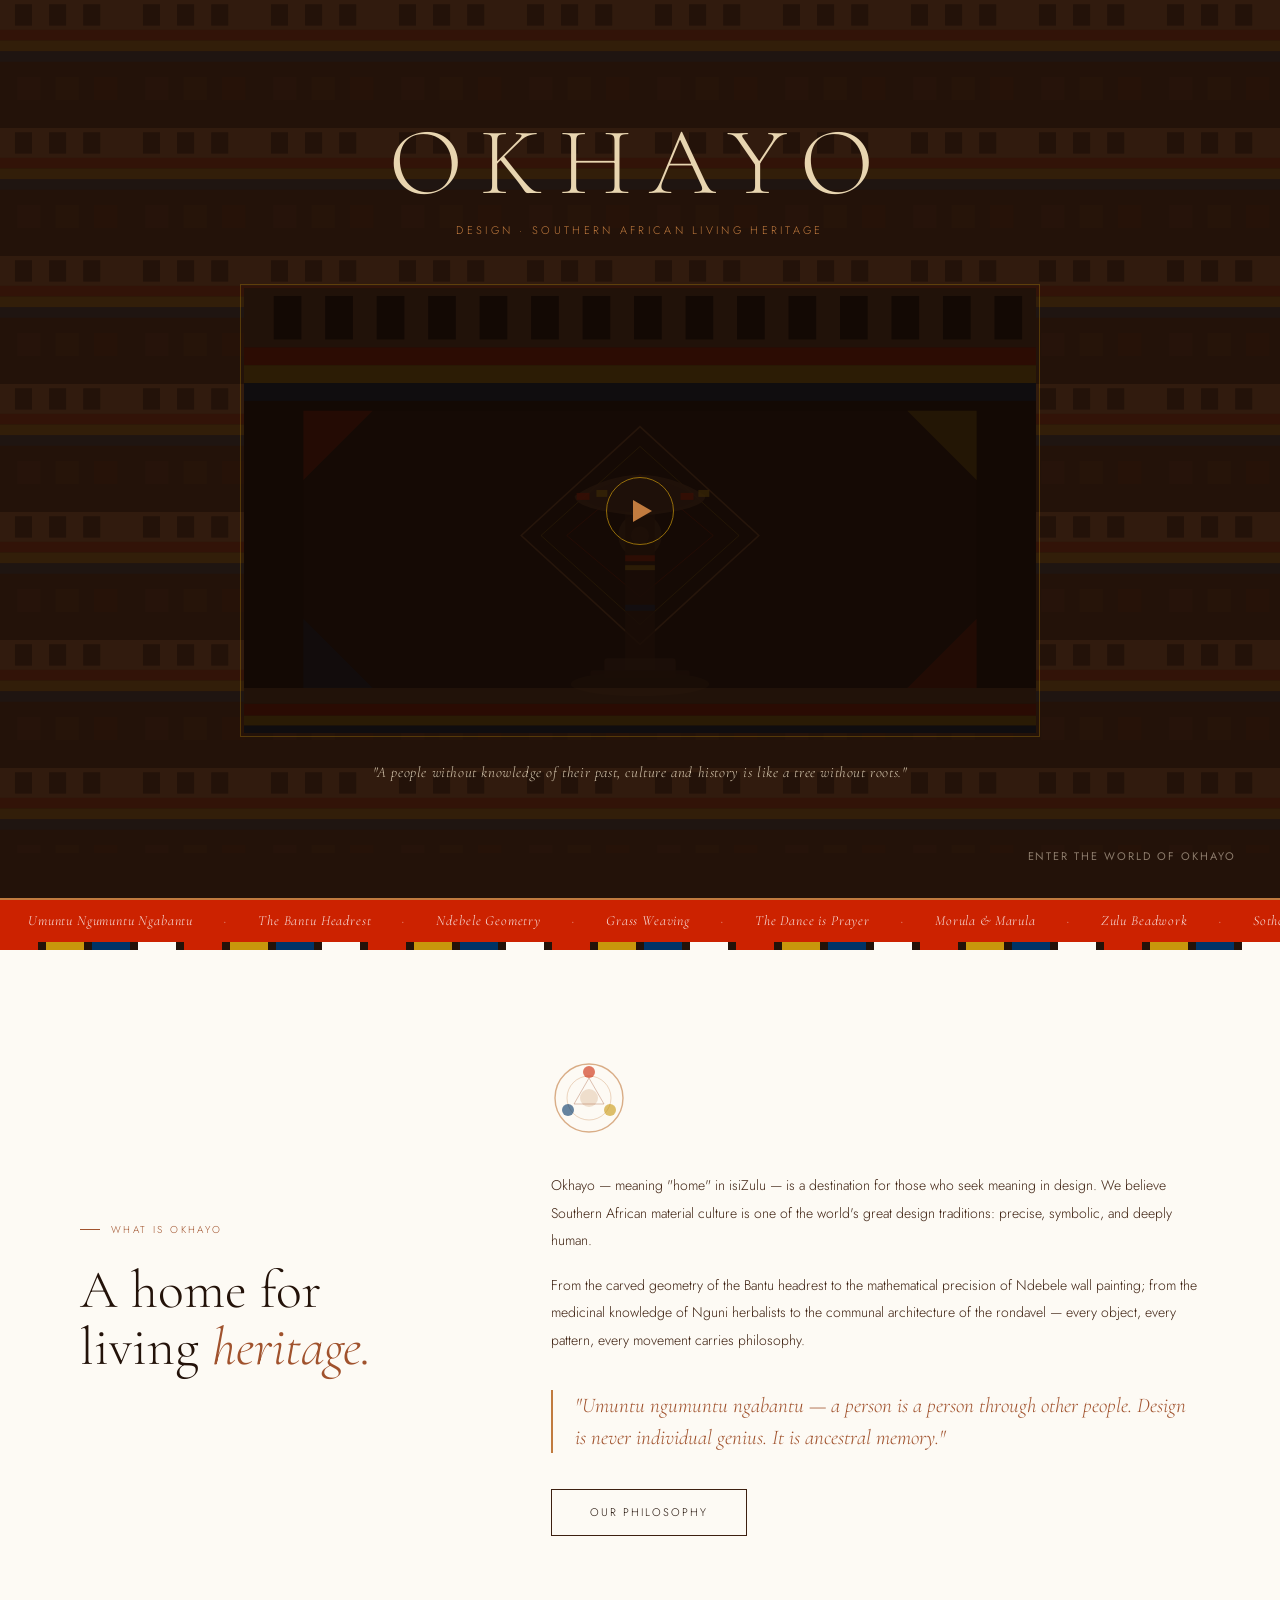
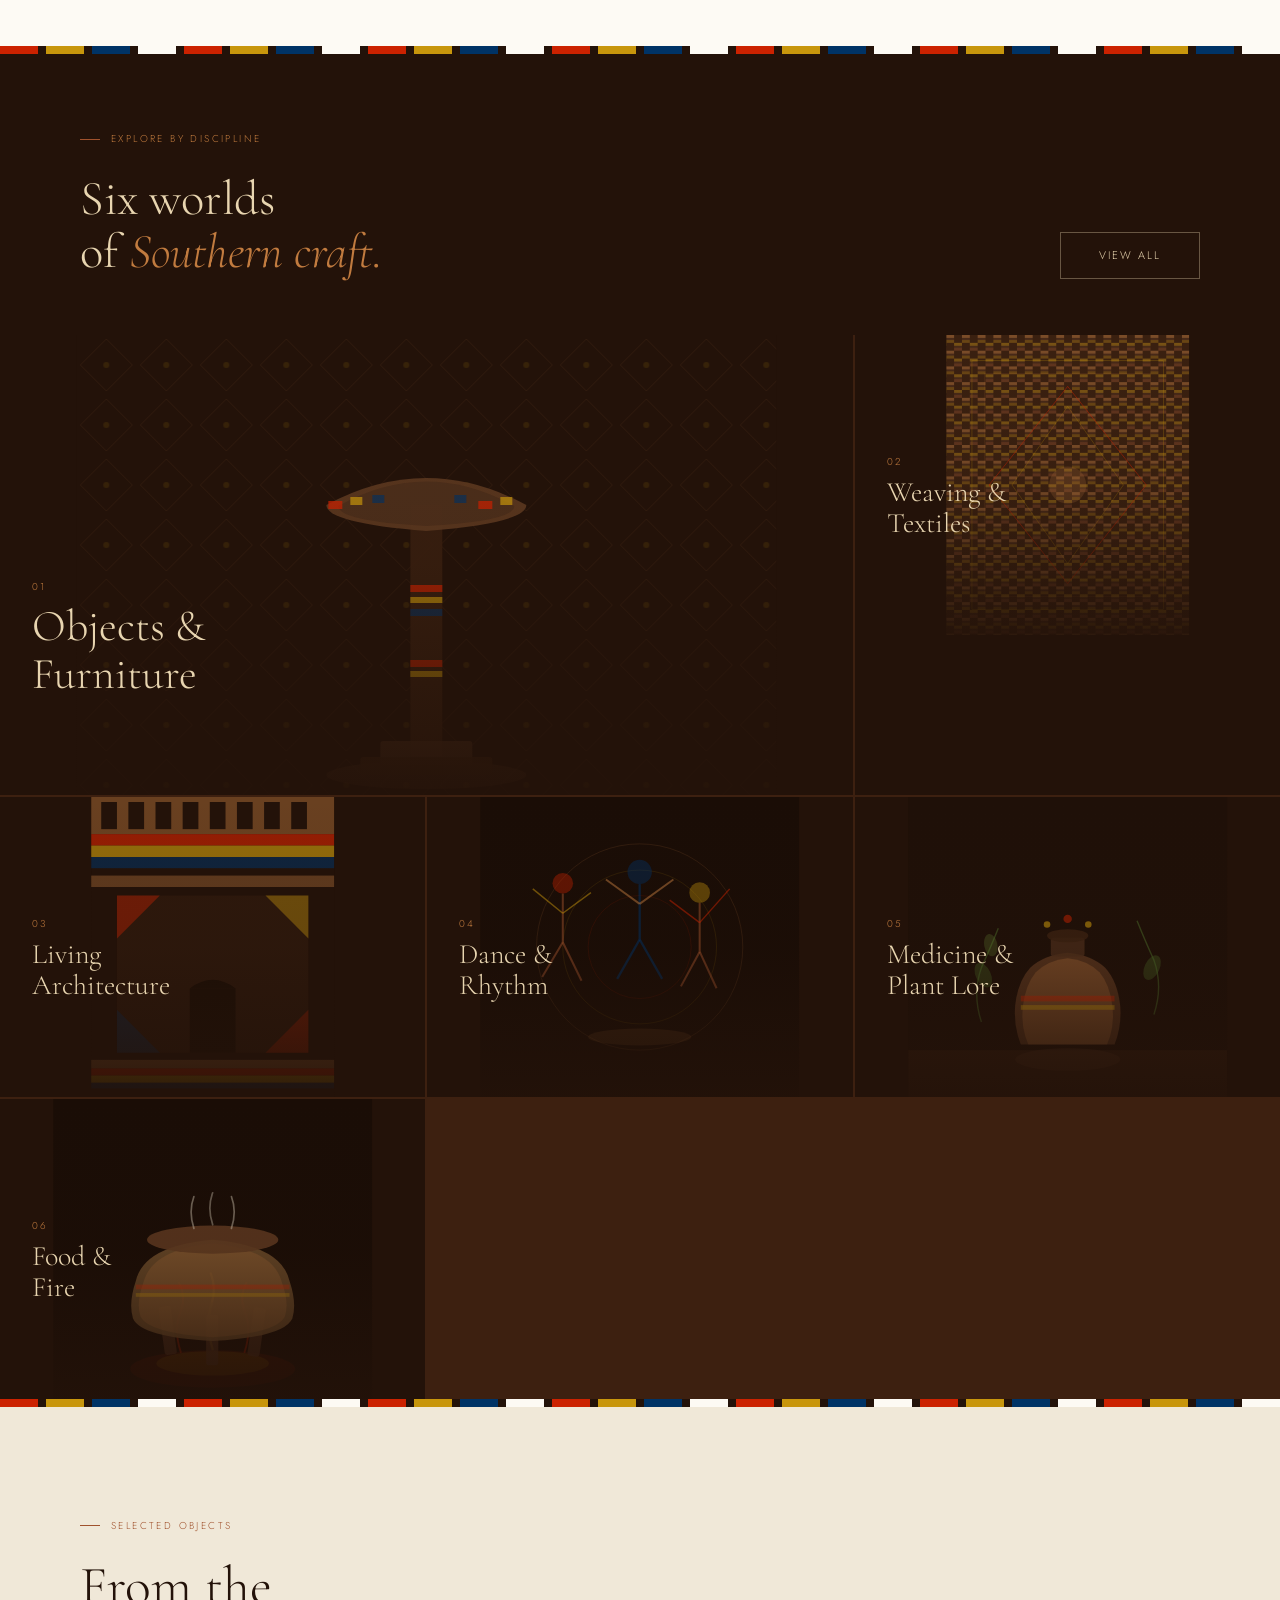
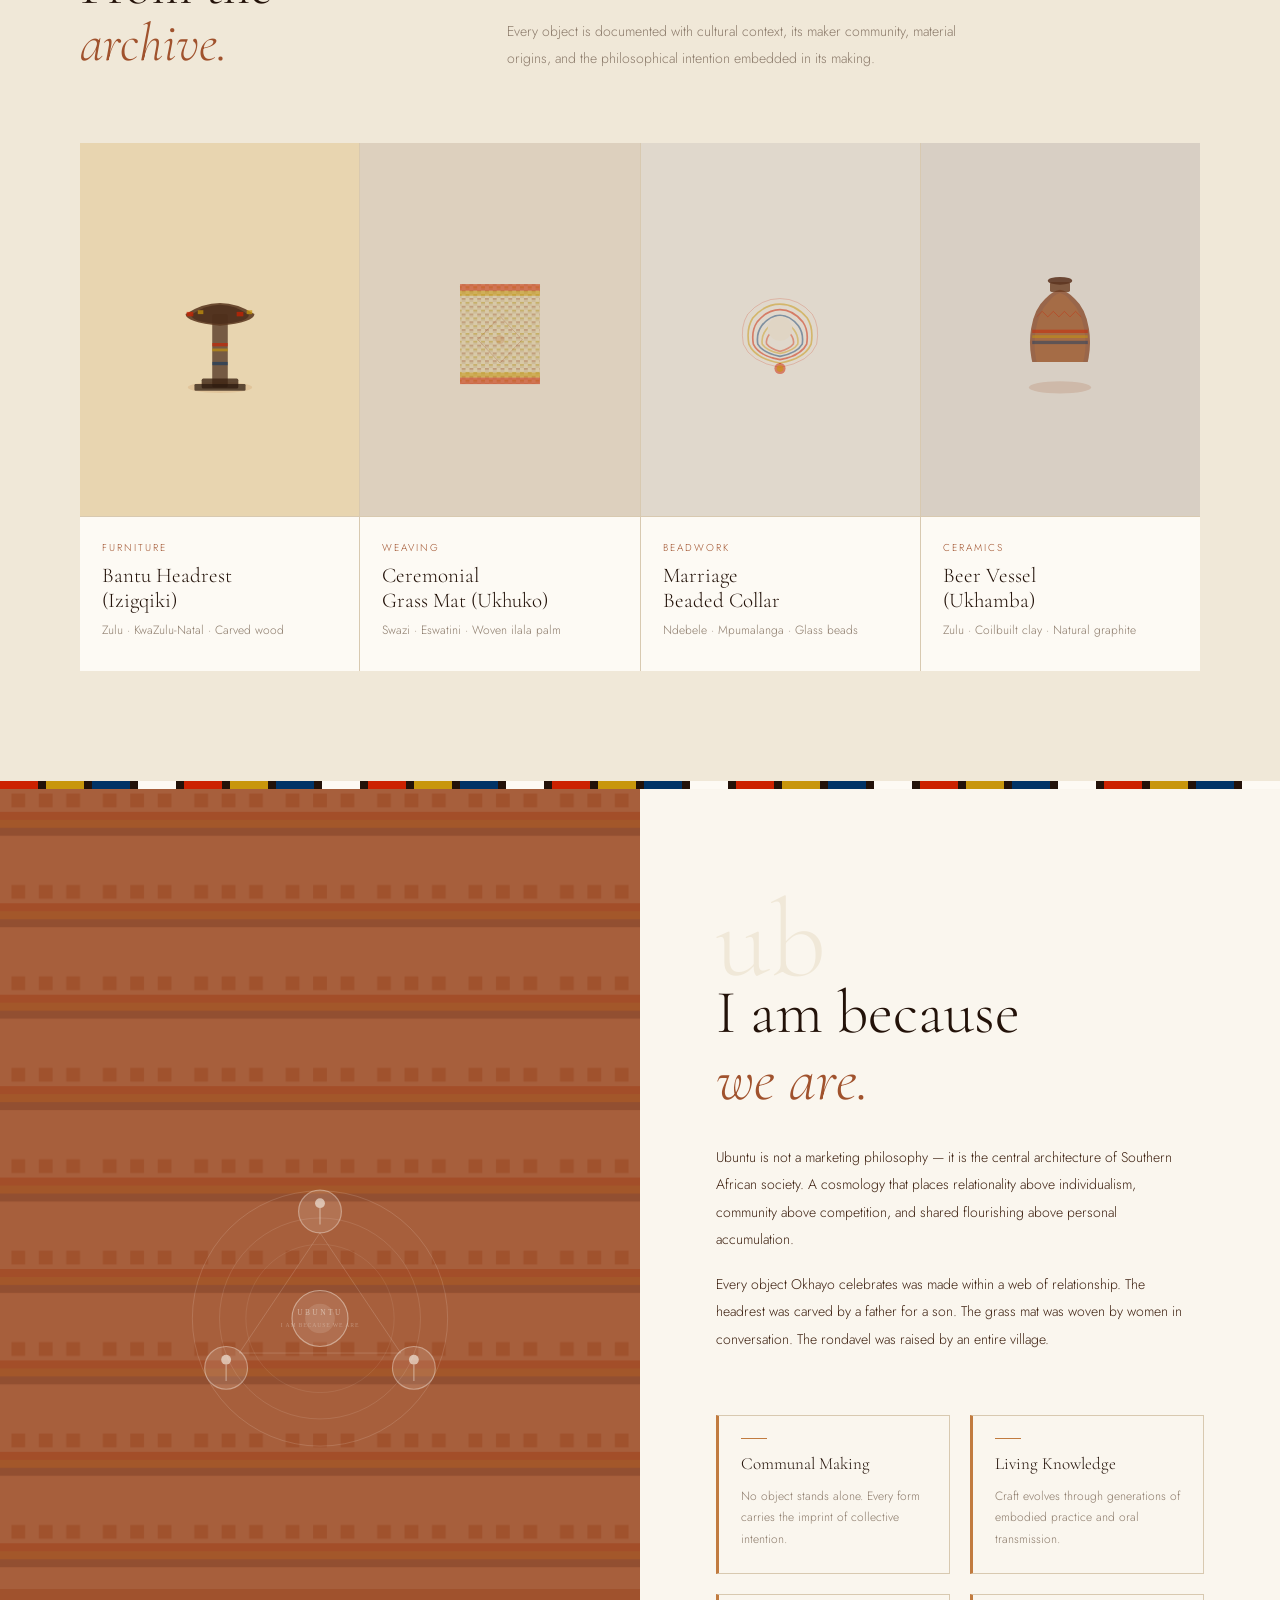
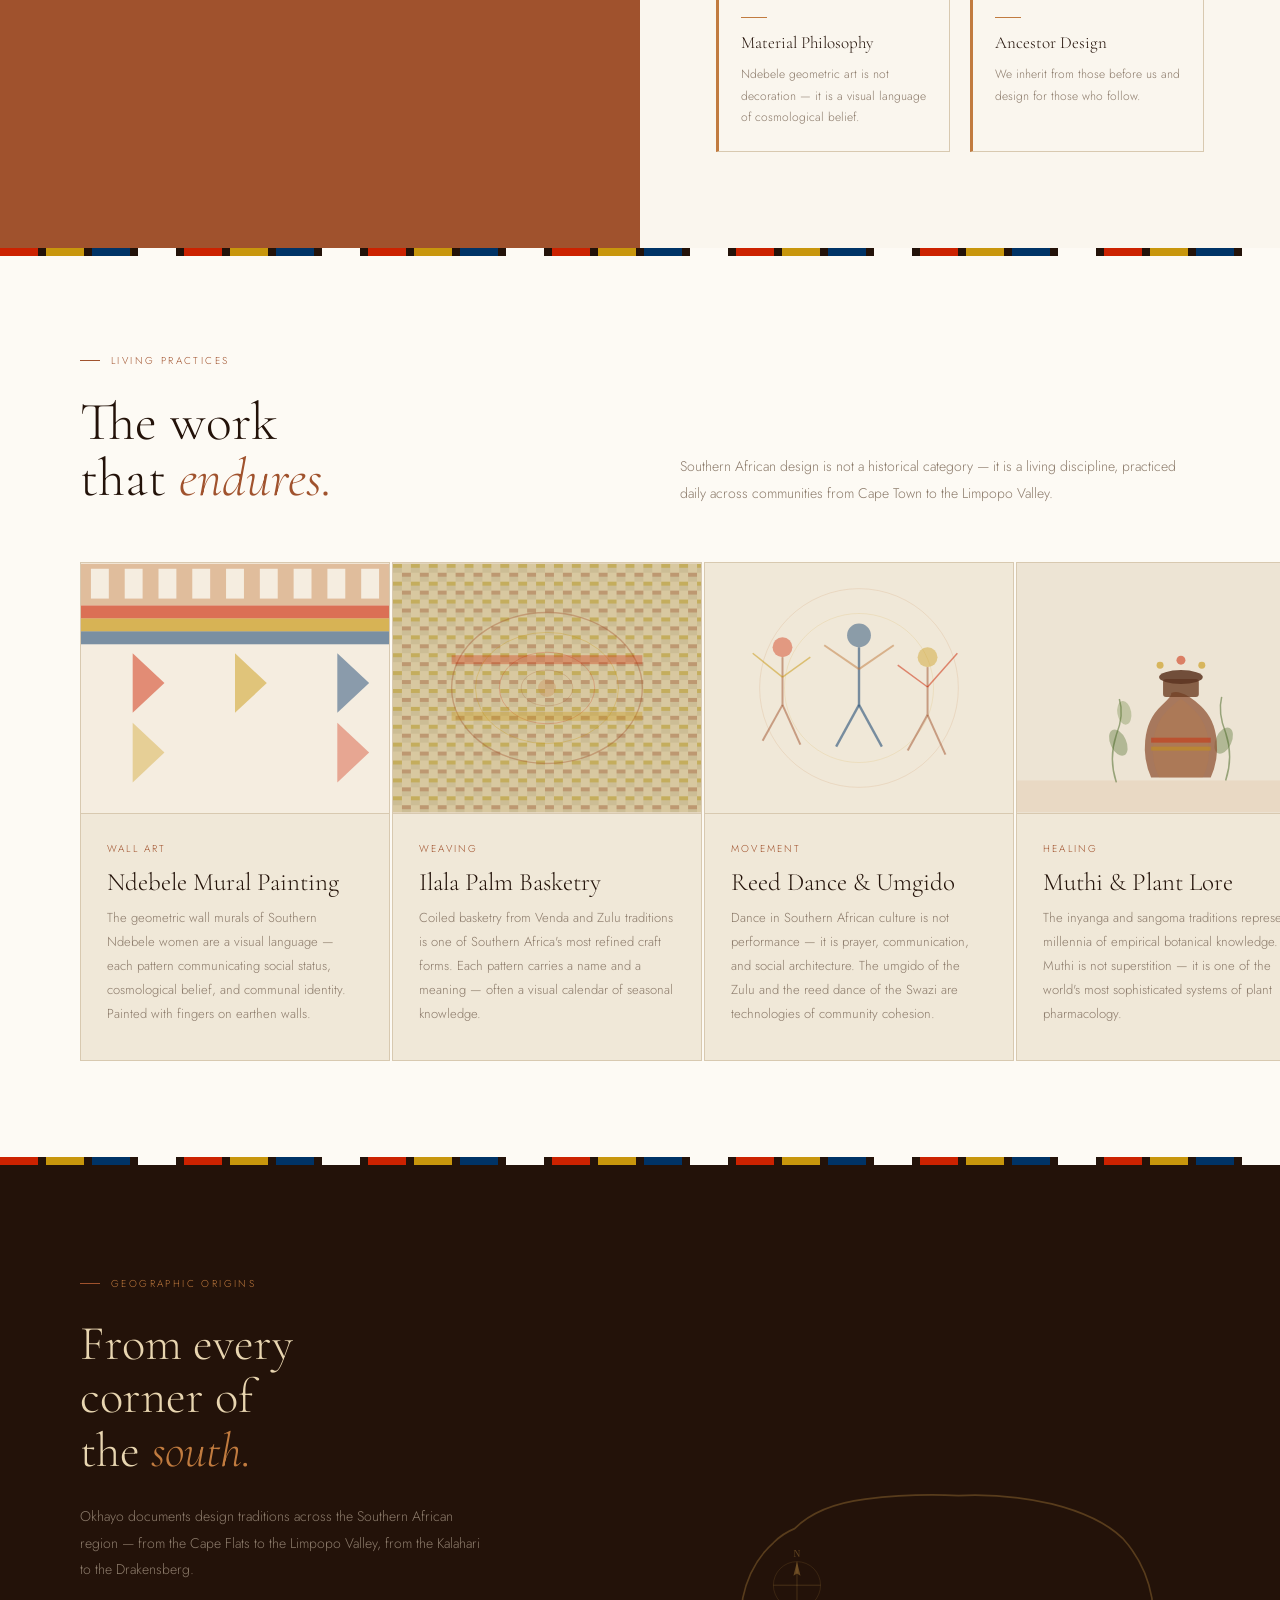
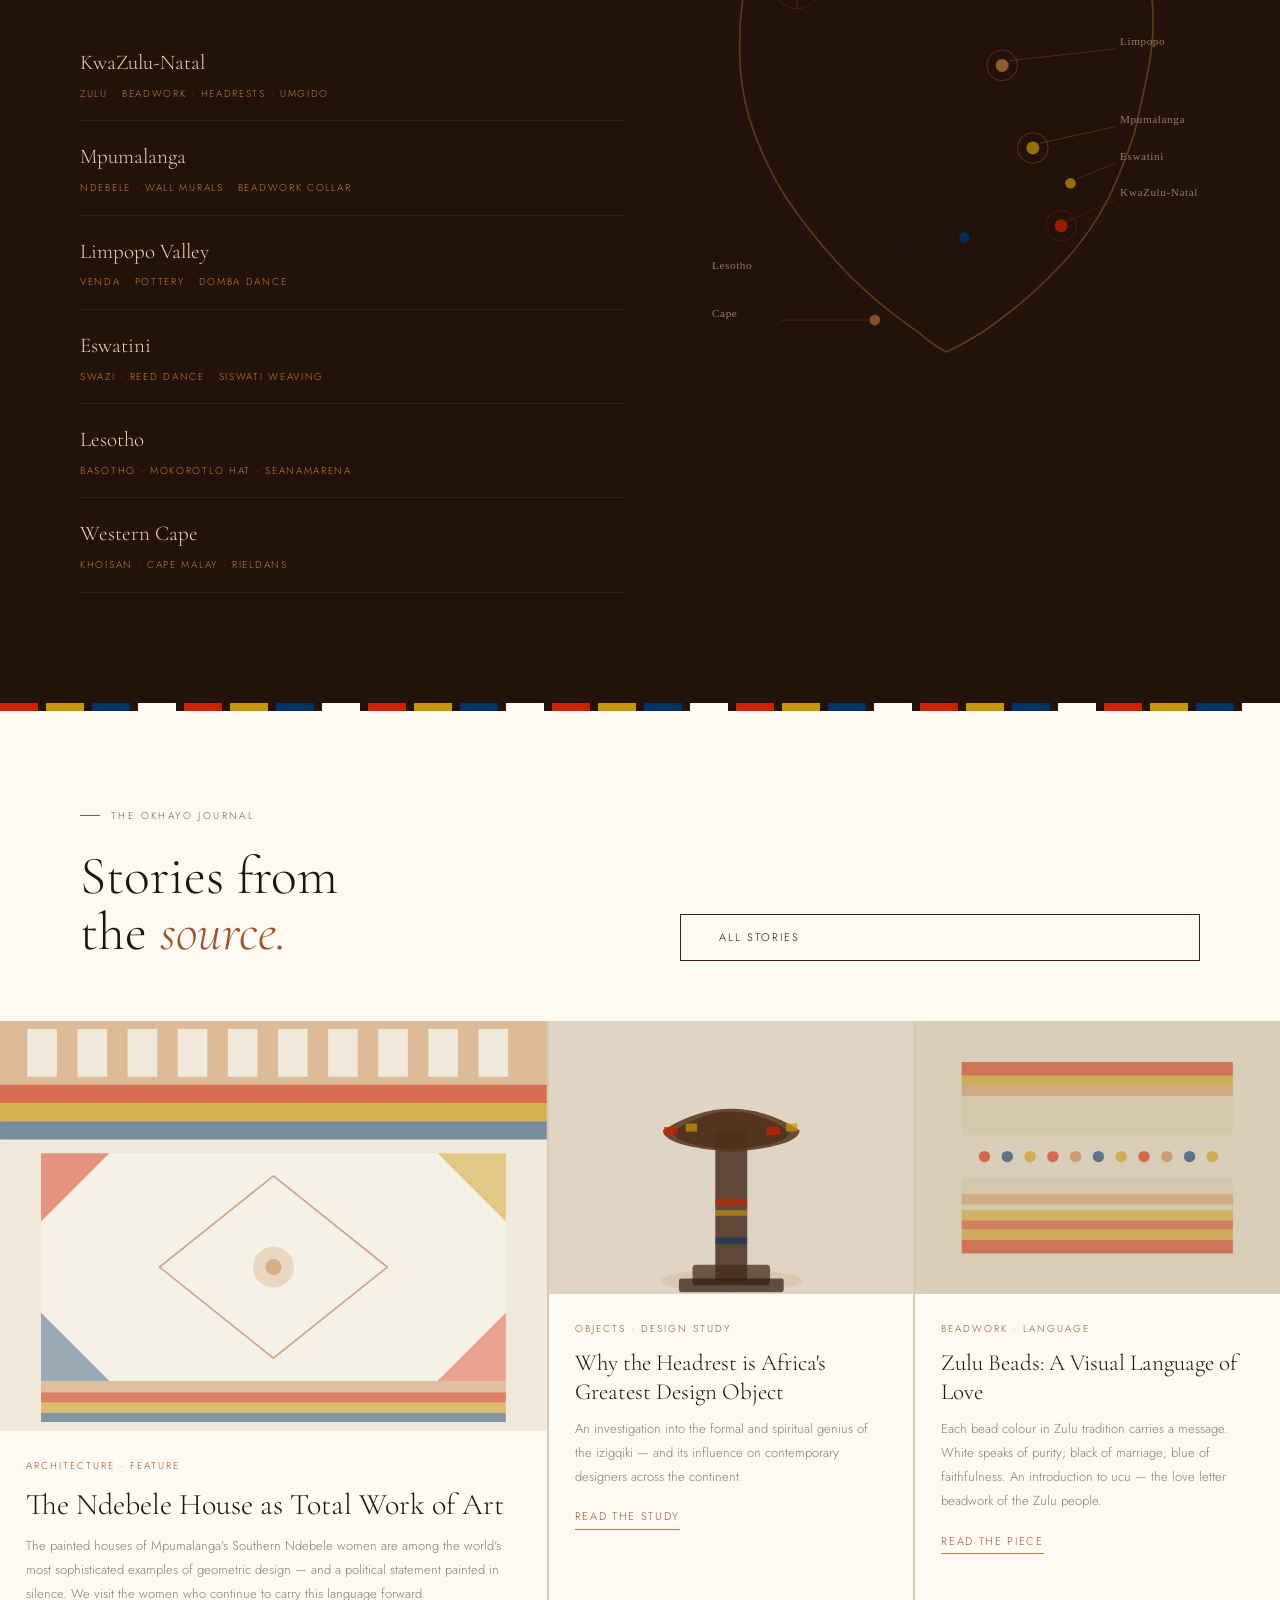
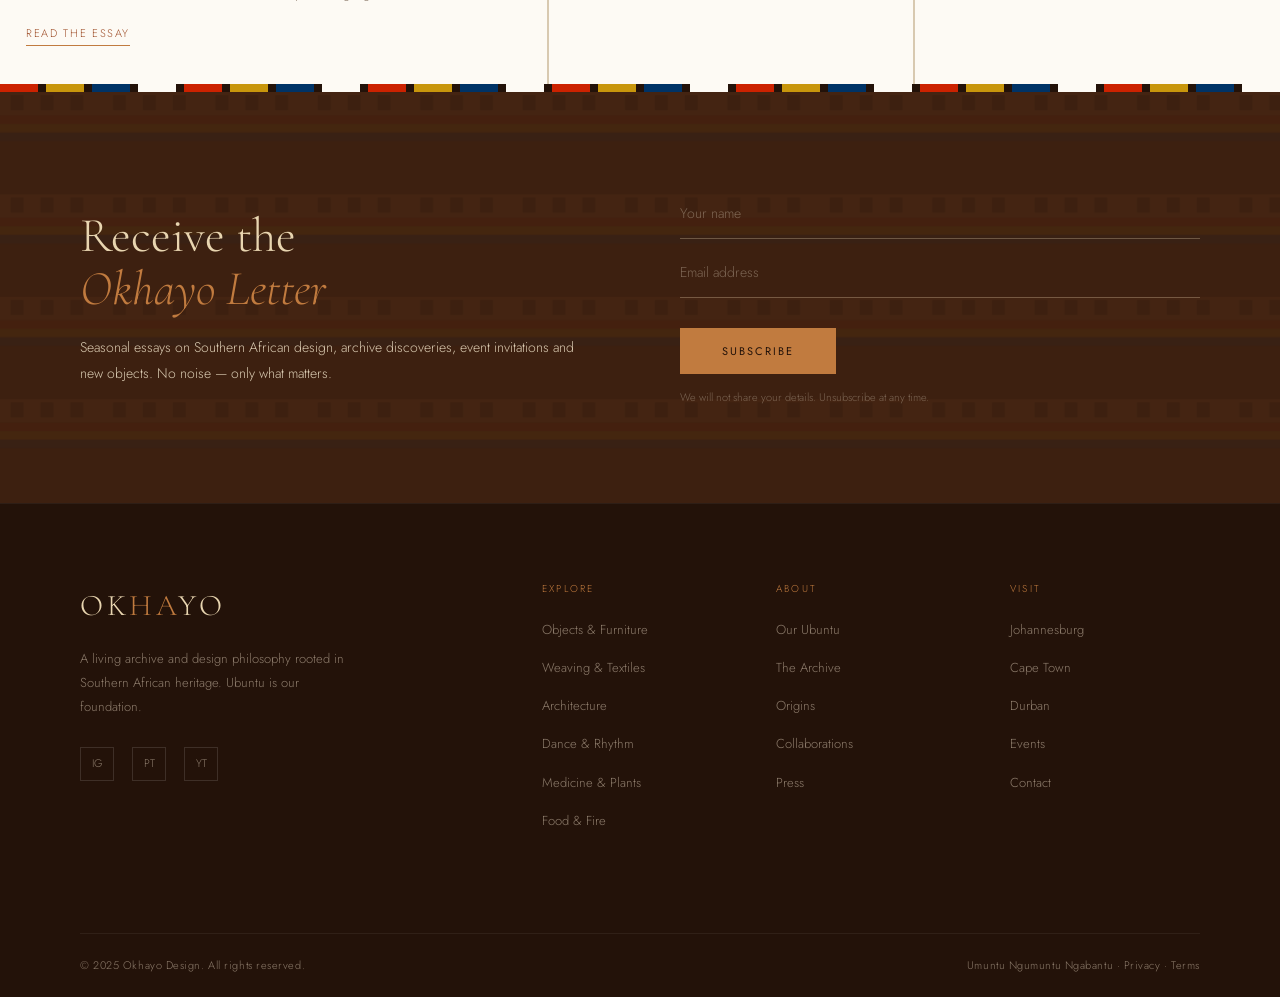
==== index.html @ 0b9585b5 "Initial site" ====
<!DOCTYPE html>
<html lang="en">
<head>
<meta charset="UTF-8">
<meta name="viewport" content="width=device-width, initial-scale=1.0">
<title>Okhayo Design</title>
<link href="https://fonts.googleapis.com/css2?family=Cormorant+Garamond:ital,wght@0,300;0,400;1,300;1,400&family=Jost:wght@200;300;400&display=swap" rel="stylesheet">
<link rel="stylesheet" href="style.css">
</head>
<body>

<!-- ═══════════════════════════════════
     VIDEO OVERLAY
═══════════════════════════════════ -->
<div class="v-overlay" id="vOverlay">
  <div class="v-bar" id="vBar"></div>

  <!-- Ndebele pattern bg -->
  <svg class="v-geo" viewBox="0 0 1200 800" xmlns="http://www.w3.org/2000/svg">
    <defs>
      <pattern id="vgp" x="0" y="0" width="120" height="120" patternUnits="userSpaceOnUse">
        <rect width="120" height="120" fill="transparent"/>
        <rect x="0" y="0" width="120" height="28" fill="#c17b3f"/>
        <rect x="0" y="28" width="120" height="10" fill="#cc2200"/>
        <rect x="0" y="38" width="120" height="10" fill="#c8960c"/>
        <rect x="0" y="48" width="120" height="10" fill="#003366"/>
        <rect x="0" y="58" width="120" height="62" fill="#231209"/>
        <rect x="14" y="4" width="16" height="20" fill="#231209"/>
        <rect x="46" y="4" width="16" height="20" fill="#231209"/>
        <rect x="78" y="4" width="16" height="20" fill="#231209"/>
        <rect x="16" y="72" width="22" height="22" fill="#c17b3f" opacity=".2"/>
        <rect x="52" y="72" width="22" height="22" fill="#c8960c" opacity=".2"/>
        <rect x="88" y="72" width="22" height="22" fill="#cc2200" opacity=".2"/>
      </pattern>
    </defs>
    <rect width="1200" height="800" fill="url(#vgp)"/>
  </svg>

  <div class="v-logo">
    <div class="v-logo-name">Okhayo</div>
    <div class="v-logo-sub">Design · Southern African Living Heritage</div>
  </div>

  <div class="v-frame">
    <div class="v-border">
      <div class="v-screen" id="vScreen">
        <!-- Animated Ndebele scene fills the "video" -->
        <svg class="v-screen-bg" viewBox="0 0 800 450" xmlns="http://www.w3.org/2000/svg" preserveAspectRatio="xMidYMid slice">
          <!-- House wall backdrop -->
          <rect width="800" height="450" fill="#1a0d06"/>
          <rect x="0" y="0" width="800" height="60" fill="#c17b3f" opacity=".4"/>
          <rect x="0" y="60" width="800" height="18" fill="#cc2200" opacity=".65"/>
          <rect x="0" y="78" width="800" height="18" fill="#c8960c" opacity=".65"/>
          <rect x="0" y="96" width="800" height="18" fill="#003366" opacity=".5"/>
          <!-- Window cutouts in top band -->
          <rect x="30" y="8" width="28" height="44" fill="#1a0d06"/>
          <rect x="82" y="8" width="28" height="44" fill="#1a0d06"/>
          <rect x="134" y="8" width="28" height="44" fill="#1a0d06"/>
          <rect x="186" y="8" width="28" height="44" fill="#1a0d06"/>
          <rect x="238" y="8" width="28" height="44" fill="#1a0d06"/>
          <rect x="290" y="8" width="28" height="44" fill="#1a0d06"/>
          <rect x="342" y="8" width="28" height="44" fill="#1a0d06"/>
          <rect x="394" y="8" width="28" height="44" fill="#1a0d06"/>
          <rect x="446" y="8" width="28" height="44" fill="#1a0d06"/>
          <rect x="498" y="8" width="28" height="44" fill="#1a0d06"/>
          <rect x="550" y="8" width="28" height="44" fill="#1a0d06"/>
          <rect x="602" y="8" width="28" height="44" fill="#1a0d06"/>
          <rect x="654" y="8" width="28" height="44" fill="#1a0d06"/>
          <rect x="706" y="8" width="28" height="44" fill="#1a0d06"/>
          <rect x="758" y="8" width="28" height="44" fill="#1a0d06"/>
          <!-- Main wall panel -->
          <rect x="60" y="124" width="680" height="280" fill="#2c1a0e" opacity=".5"/>
          <!-- Diamond grid motif -->
          <polygon points="400,140 520,250 400,360 280,250" fill="none" stroke="#c17b3f" stroke-width="1.5" opacity=".5"/>
          <polygon points="400,160 500,250 400,340 300,250" fill="none" stroke="#c8960c" stroke-width="1" opacity=".4"/>
          <polygon points="400,188 474,250 400,312 326,250" fill="none" stroke="#cc2200" stroke-width="1" opacity=".4"/>
          <circle cx="400" cy="250" r="22" fill="#c17b3f" opacity=".25"/>
          <circle cx="400" cy="250" r="9" fill="#c17b3f" opacity=".5"/>
          <!-- Side step motifs -->
          <polygon points="60,124 130,124 60,194" fill="#cc2200" opacity=".4"/>
          <polygon points="740,124 670,124 740,194" fill="#c8960c" opacity=".4"/>
          <polygon points="60,404 130,404 60,334" fill="#003366" opacity=".35"/>
          <polygon points="740,404 670,404 740,334" fill="#cc2200" opacity=".35"/>
          <!-- Bottom bands -->
          <rect x="0" y="404" width="800" height="16" fill="#c17b3f" opacity=".4"/>
          <rect x="0" y="420" width="800" height="12" fill="#cc2200" opacity=".6"/>
          <rect x="0" y="432" width="800" height="10" fill="#c8960c" opacity=".6"/>
          <rect x="0" y="442" width="800" height="8" fill="#003366" opacity=".5"/>
          <!-- Central headrest silhouette -->
          <g transform="translate(310,100)">
            <ellipse cx="90" cy="300" rx="70" ry="12" fill="#c17b3f" opacity=".12"/>
            <rect x="75" y="110" width="30" height="190" rx="3" fill="#3a2010" opacity=".8"/>
            <rect x="54" y="274" width="72" height="20" rx="3" fill="#4a2c1a" opacity=".75"/>
            <rect x="40" y="286" width="100" height="14" rx="2" fill="#3a2010" opacity=".8"/>
            <rect x="75" y="170" width="30" height="6" fill="#cc2200" opacity=".6"/>
            <rect x="75" y="180" width="30" height="5" fill="#c8960c" opacity=".6"/>
            <rect x="75" y="220" width="30" height="6" fill="#003366" opacity=".5"/>
            <path d="M24 110 Q90 68 156 110 Q156 124 90 130 Q24 124 24 110Z" fill="#5c3820" opacity=".88"/>
            <path d="M34 111 Q90 74 146 111 Q146 123 90 127 Q34 123 34 111Z" fill="#4a2c1a" opacity=".7"/>
            <rect x="26" y="107" width="13" height="7" fill="#cc2200" opacity=".7"/>
            <rect x="46" y="104" width="11" height="7" fill="#c8960c" opacity=".7"/>
            <rect x="131" y="107" width="13" height="7" fill="#cc2200" opacity=".7"/>
            <rect x="149" y="104" width="11" height="7" fill="#c8960c" opacity=".7"/>
          </g>
        </svg>
        <div class="v-play" id="vPlay"></div>
      </div>
    </div>
    <p class="v-caption">"A people without knowledge of their past, culture and history is like a tree without roots."</p>
  </div>

  <button class="v-skip" id="vSkip">Enter the world of Okhayo</button>
</div>

<!-- ═══════════════════════════════════
     NAV
═══════════════════════════════════ -->
<nav id="mainNav">
  <a href="#" class="n-logo">
    <svg class="n-mark" viewBox="0 0 26 26" xmlns="http://www.w3.org/2000/svg">
      <rect x="0" y="0" width="26" height="7" fill="#cc2200" opacity=".8"/>
      <rect x="0" y="8" width="26" height="5" fill="#c8960c" opacity=".8"/>
      <rect x="0" y="14" width="26" height="5" fill="#003366" opacity=".7"/>
      <rect x="4" y="1" width="5" height="5" fill="#231209"/>
      <rect x="12" y="1" width="5" height="5" fill="#231209"/>
      <rect x="20" y="1" width="5" height="5" fill="#231209"/>
    </svg>
    Okhayo
  </a>
  <ul class="n-links">
    <li><a href="#cats">Disciplines</a></li>
    <li><a href="#objects">Objects</a></li>
    <li><a href="#ubuntu">Ubuntu</a></li>
    <li><a href="#origins">Origins</a></li>
    <li><a href="#journal">Journal</a></li>
  </ul>
  <div class="n-right">
    <a href="#">Visits</a>
    <a href="#">Contact</a>
  </div>
</nav>

<!-- ═══════════════════════════════════
     HERO
═══════════════════════════════════ -->
<section class="hero">
  <div class="h-left">
    <!-- Ndebele bg pattern -->
    <svg class="h-ndebele-bg" viewBox="0 0 700 900" xmlns="http://www.w3.org/2000/svg">
      <defs>
        <pattern id="hpat" x="0" y="0" width="140" height="140" patternUnits="userSpaceOnUse">
          <rect width="140" height="140" fill="transparent"/>
          <rect x="0" y="0" width="140" height="30" fill="#c17b3f"/>
          <rect x="0" y="30" width="140" height="11" fill="#cc2200"/>
          <rect x="0" y="41" width="140" height="11" fill="#c8960c"/>
          <rect x="0" y="52" width="140" height="11" fill="#003366"/>
          <rect x="14" y="4" width="16" height="22" fill="#231209"/>
          <rect x="46" y="4" width="16" height="22" fill="#231209"/>
          <rect x="78" y="4" width="16" height="22" fill="#231209"/>
          <rect x="110" y="4" width="16" height="22" fill="#231209"/>
          <rect x="0" y="63" width="140" height="77" fill="#231209"/>
          <rect x="10" y="74" width="22" height="22" fill="#c17b3f" opacity=".2"/>
          <rect x="44" y="74" width="22" height="22" fill="#c8960c" opacity=".2"/>
          <rect x="78" y="74" width="22" height="22" fill="#cc2200" opacity=".2"/>
          <rect x="112" y="74" width="22" height="22" fill="#003366" opacity=".2"/>
        </pattern>
      </defs>
      <rect width="700" height="900" fill="url(#hpat)"/>
    </svg>
    <p class="h-eye">Ubuntu · Ndebele · Zulu · Sotho · Tswana · Venda</p>
    <h1 class="h-title">Design<br>born from<br><em>the earth.</em></h1>
    <p class="h-body">Okhayo — isiZulu for "home" — is a living archive and design philosophy rooted in Southern African heritage. Celebrating the headrest, the grass mat, the dance, the seed, and the story woven into every object our ancestors made.</p>
    <div class="h-btns">
      <a href="#cats" class="btn-p">Explore Disciplines</a>
      <a href="#ubuntu" class="btn-ol">Our Ubuntu</a>
    </div>
  </div>
  <div class="h-right">
    <!-- Hero: Ndebele house-wall art -->
    <svg viewBox="0 0 520 700" xmlns="http://www.w3.org/2000/svg" width="100%" height="100%" style="position:absolute;inset:0">
      <rect width="520" height="700" fill="#f0e8d8"/>
      <!-- Top banded header -->
      <rect x="0" y="0" width="520" height="72" fill="#c17b3f" opacity=".42"/>
      <rect x="0" y="72" width="520" height="20" fill="#cc2200" opacity=".62"/>
      <rect x="0" y="92" width="520" height="20" fill="#c8960c" opacity=".65"/>
      <rect x="0" y="112" width="520" height="20" fill="#003366" opacity=".5"/>
      <rect x="0" y="132" width="520" height="14" fill="#f0e8d8"/>
      <rect x="0" y="146" width="520" height="20" fill="#c17b3f" opacity=".38"/>
      <!-- Window cutouts -->
      <rect x="30" y="8" width="30" height="56" fill="#f0e8d8"/>
      <rect x="80" y="8" width="30" height="56" fill="#f0e8d8"/>
      <rect x="130" y="8" width="30" height="56" fill="#f0e8d8"/>
      <rect x="180" y="8" width="30" height="56" fill="#f0e8d8"/>
      <rect x="230" y="8" width="30" height="56" fill="#f0e8d8"/>
      <rect x="280" y="8" width="30" height="56" fill="#f0e8d8"/>
      <rect x="330" y="8" width="30" height="56" fill="#f0e8d8"/>
      <rect x="380" y="8" width="30" height="56" fill="#f0e8d8"/>
      <rect x="430" y="8" width="30" height="56" fill="#f0e8d8"/>
      <rect x="476" y="8" width="30" height="56" fill="#f0e8d8"/>
      <!-- Main panel -->
      <rect x="36" y="174" width="448" height="400" fill="#faf6ee" opacity=".75"/>
      <rect x="36" y="174" width="448" height="400" fill="none" stroke="#c17b3f" stroke-width="1" opacity=".35"/>
      <!-- Side triangle panels - Ndebele step motifs -->
      <polygon points="36,174 116,174 36,254" fill="#cc2200" opacity=".5"/>
      <polygon points="484,174 404,174 484,254" fill="#c8960c" opacity=".5"/>
      <polygon points="36,574 116,574 36,494" fill="#003366" opacity=".4"/>
      <polygon points="484,574 404,574 484,494" fill="#cc2200" opacity=".4"/>
      <!-- Central large diamond -->
      <polygon points="260,200 380,310 260,420 140,310" fill="none" stroke="#a0522d" stroke-width="1.5" opacity=".55"/>
      <polygon points="260,222 354,310 260,398 166,310" fill="#c17b3f" opacity=".08"/>
      <polygon points="260,250 328,310 260,370 192,310" fill="#c8960c" opacity=".1"/>
      <circle cx="260" cy="310" r="20" fill="#cc2200" opacity=".35"/>
      <circle cx="260" cy="310" r="8" fill="#c17b3f" opacity=".55"/>
      <!-- Step patterns inner sides -->
      <rect x="52" y="310" width="20" height="20" fill="#c8960c" opacity=".42"/>
      <rect x="52" y="334" width="40" height="20" fill="#c8960c" opacity=".35"/>
      <rect x="52" y="358" width="60" height="20" fill="#c8960c" opacity=".28"/>
      <rect x="448" y="310" width="20" height="20" fill="#cc2200" opacity=".42"/>
      <rect x="428" y="334" width="40" height="20" fill="#cc2200" opacity=".35"/>
      <rect x="408" y="358" width="60" height="20" fill="#cc2200" opacity=".28"/>
      <!-- Wordmark -->
      <text x="260" y="466" text-anchor="middle" fill="#2c1a0e" font-family="Georgia,serif" font-size="26" letter-spacing="11" opacity=".5">OKHAYO</text>
      <line x1="130" y1="477" x2="390" y2="477" stroke="#a0522d" stroke-width=".8" opacity=".38"/>
      <text x="260" y="494" text-anchor="middle" fill="#6b4a2a" font-family="Georgia,serif" font-size="10" letter-spacing="4" opacity=".4">DESIGN</text>
      <!-- Bottom bands -->
      <rect x="0" y="574" width="520" height="14" fill="#f0e8d8"/>
      <rect x="0" y="588" width="520" height="24" fill="#003366" opacity=".48"/>
      <rect x="0" y="612" width="520" height="24" fill="#c8960c" opacity=".62"/>
      <rect x="0" y="636" width="520" height="24" fill="#cc2200" opacity=".6"/>
      <rect x="0" y="660" width="520" height="22" fill="#c17b3f" opacity=".38"/>
      <!-- Bottom cutouts -->
      <rect x="30" y="592" width="22" height="18" fill="#f0e8d8"/>
      <rect x="72" y="592" width="22" height="18" fill="#f0e8d8"/>
      <rect x="114" y="592" width="22" height="18" fill="#f0e8d8"/>
      <rect x="156" y="592" width="22" height="18" fill="#f0e8d8"/>
      <rect x="198" y="592" width="22" height="18" fill="#f0e8d8"/>
      <rect x="240" y="592" width="22" height="18" fill="#f0e8d8"/>
      <rect x="282" y="592" width="22" height="18" fill="#f0e8d8"/>
      <rect x="324" y="592" width="22" height="18" fill="#f0e8d8"/>
      <rect x="366" y="592" width="22" height="18" fill="#f0e8d8"/>
      <rect x="408" y="592" width="22" height="18" fill="#f0e8d8"/>
      <rect x="450" y="592" width="22" height="18" fill="#f0e8d8"/>
      <rect x="492" y="592" width="22" height="18" fill="#f0e8d8"/>
    </svg>
    <div class="h-scroll">
      <div class="scroll-ln"></div>
      <span class="scroll-tx">Scroll</span>
    </div>
  </div>
</section>

<!-- MARQUEE -->
<div class="mq">
  <div class="mq-i">
    <span>Umuntu Ngumuntu Ngabantu</span><span class="dot">·</span><span>The Bantu Headrest</span><span class="dot">·</span><span>Ndebele Geometry</span><span class="dot">·</span><span>Grass Weaving</span><span class="dot">·</span><span>The Dance is Prayer</span><span class="dot">·</span><span>Morula &amp; Marula</span><span class="dot">·</span><span>Zulu Beadwork</span><span class="dot">·</span><span>Sotho Blanket</span><span class="dot">·</span><span>Ubuntu is the Root</span><span class="dot">·</span>
    <span>Umuntu Ngumuntu Ngabantu</span><span class="dot">·</span><span>The Bantu Headrest</span><span class="dot">·</span><span>Ndebele Geometry</span><span class="dot">·</span><span>Grass Weaving</span><span class="dot">·</span><span>The Dance is Prayer</span><span class="dot">·</span><span>Morula &amp; Marula</span><span class="dot">·</span><span>Zulu Beadwork</span><span class="dot">·</span><span>Sotho Blanket</span><span class="dot">·</span><span>Ubuntu is the Root</span><span class="dot">·</span>
  </div>
</div>

<div class="ndiv"></div>

<!-- ═══════════════════════════════════
     INTRO
═══════════════════════════════════ -->
<section class="s-intro reveal" id="intro">
  <div>
    <p class="s-label">What is Okhayo</p>
    <h2 class="s-title">A home for<br>living <em>heritage.</em></h2>
  </div>
  <div>
    <!-- Ubuntu symbol -->
    <svg class="ub-sym" viewBox="0 0 76 76" xmlns="http://www.w3.org/2000/svg">
      <circle cx="38" cy="38" r="34" fill="none" stroke="#c17b3f" stroke-width="1.4" opacity=".6"/>
      <circle cx="38" cy="38" r="22" fill="none" stroke="#c17b3f" stroke-width=".9" opacity=".35"/>
      <circle cx="38" cy="38" r="9" fill="#c17b3f" opacity=".22"/>
      <circle cx="38" cy="12" r="6" fill="#cc2200" opacity=".6"/>
      <circle cx="59" cy="50" r="6" fill="#c8960c" opacity=".6"/>
      <circle cx="17" cy="50" r="6" fill="#003366" opacity=".6"/>
      <line x1="38" y1="18" x2="53" y2="44" stroke="#a0522d" stroke-width=".9" opacity=".38"/>
      <line x1="38" y1="18" x2="23" y2="44" stroke="#a0522d" stroke-width=".9" opacity=".38"/>
      <line x1="53" y1="44" x2="23" y2="44" stroke="#a0522d" stroke-width=".9" opacity=".38"/>
    </svg>
    <p class="s-body">Okhayo — meaning "home" in isiZulu — is a destination for those who seek meaning in design. We believe Southern African material culture is one of the world's great design traditions: precise, symbolic, and deeply human.</p>
    <p class="s-body">From the carved geometry of the Bantu headrest to the mathematical precision of Ndebele wall painting; from the medicinal knowledge of Nguni herbalists to the communal architecture of the rondavel — every object, every pattern, every movement carries philosophy.</p>
    <blockquote class="s-quote">"Umuntu ngumuntu ngabantu — a person is a person through other people. Design is never individual genius. It is ancestral memory."</blockquote>
    <a href="#ubuntu" class="btn-dk">Our Philosophy</a>
  </div>
</section>

<div class="ndiv"></div>

<!-- ═══════════════════════════════════
     CATEGORIES / DISCIPLINES
═══════════════════════════════════ -->
<section id="cats">
<div class="s-cats">
  <div class="cats-hd reveal">
    <div>
      <p class="s-label" style="color:var(--clay)">Explore by Discipline</p>
      <h2 class="s-title-lt" style="margin-top:12px">Six worlds<br>of <em>Southern craft.</em></h2>
    </div>
    <a href="#" class="btn-ol">View All</a>
  </div>
  <div class="cats-grid">

    <!-- 1: FURNITURE - spans 2 cols -->
    <div class="cc reveal">
      <div class="cc-vis">
        <svg class="cc-svg" viewBox="0 0 700 460" xmlns="http://www.w3.org/2000/svg">
          <rect width="700" height="460" fill="#231209"/>
          <defs><pattern id="fp" x="0" y="0" width="60" height="60" patternUnits="userSpaceOnUse">
            <polygon points="30,4 56,30 30,56 4,30" fill="none" stroke="#c17b3f" stroke-width=".5" opacity=".18"/>
            <circle cx="30" cy="30" r="3" fill="#c8960c" opacity=".12"/>
          </pattern></defs>
          <rect width="700" height="460" fill="url(#fp)"/>
          <!-- Bantu headrest, large, centred -->
          <g transform="translate(220,40)">
            <ellipse cx="130" cy="400" rx="100" ry="14" fill="#4a2c1a" opacity=".5"/>
            <rect x="114" y="130" width="32" height="270" rx="3" fill="#3a2010" opacity=".9"/>
            <rect x="84" y="366" width="92" height="24" rx="3" fill="#4a2c1a" opacity=".8"/>
            <rect x="64" y="382" width="132" height="18" rx="3" fill="#3a2010" opacity=".85"/>
            <rect x="114" y="210" width="32" height="7" fill="#cc2200" opacity=".7"/>
            <rect x="114" y="222" width="32" height="6" fill="#c8960c" opacity=".7"/>
            <rect x="114" y="234" width="32" height="7" fill="#003366" opacity=".6"/>
            <rect x="114" y="285" width="32" height="7" fill="#cc2200" opacity=".65"/>
            <rect x="114" y="296" width="32" height="6" fill="#c8960c" opacity=".65"/>
            <path d="M30 130 Q130 76 230 130 Q230 148 130 156 Q30 148 30 130Z" fill="#5c3820" opacity=".95"/>
            <path d="M42 131 Q130 82 218 131 Q218 146 130 151 Q42 146 42 131Z" fill="#4a2c1a" opacity=".75"/>
            <rect x="32" y="126" width="14" height="8" fill="#cc2200" opacity=".75"/>
            <rect x="54" y="122" width="12" height="8" fill="#c8960c" opacity=".75"/>
            <rect x="76" y="120" width="12" height="8" fill="#003366" opacity=".65"/>
            <rect x="182" y="126" width="14" height="8" fill="#cc2200" opacity=".75"/>
            <rect x="204" y="122" width="12" height="8" fill="#c8960c" opacity=".75"/>
            <rect x="158" y="120" width="12" height="8" fill="#003366" opacity=".65"/>
          </g>
        </svg>
        <div class="cc-ov"></div>
        <div class="cc-info">
          <p class="cc-num">01</p>
          <h3 class="cc-title">Objects &<br>Furniture</h3>
          <p class="cc-sub">Headrests · Stools · Vessels · Ceremonial objects</p>
          <span class="cc-arr">Explore objects →</span>
        </div>
      </div>
    </div>

    <!-- 2: TEXTILES -->
    <div class="cc reveal">
      <div class="cc-vis">
        <svg class="cc-svg" viewBox="0 0 340 420" xmlns="http://www.w3.org/2000/svg">
          <rect width="340" height="420" fill="#1a0d06"/>
          <defs><pattern id="mp" x="0" y="0" width="22" height="22" patternUnits="userSpaceOnUse">
            <rect width="22" height="22" fill="#3a2010"/>
            <rect x="0" y="0" width="11" height="11" fill="#4a2c1a" opacity=".8"/>
            <rect x="11" y="11" width="11" height="11" fill="#4a2c1a" opacity=".8"/>
            <rect x="0" y="0" width="11" height="4" fill="#c17b3f" opacity=".42"/>
            <rect x="11" y="11" width="11" height="4" fill="#c8960c" opacity=".38"/>
            <rect x="0" y="7" width="11" height="4" fill="#b8860a" opacity=".3"/>
            <rect x="11" y="18" width="11" height="4" fill="#a0522d" opacity=".28"/>
          </pattern></defs>
          <rect width="340" height="420" fill="url(#mp)"/>
          <rect x="36" y="36" width="268" height="348" fill="none" stroke="#c8960c" stroke-width=".9" opacity=".38"/>
          <rect x="54" y="54" width="232" height="312" fill="none" stroke="#c17b3f" stroke-width=".6" opacity=".28"/>
          <polygon points="170,72 280,210 170,348 60,210" fill="none" stroke="#cc2200" stroke-width="1.4" opacity=".48"/>
          <polygon points="170,100 248,210 170,320 92,210" fill="none" stroke="#c8960c" stroke-width=".9" opacity=".38"/>
          <circle cx="170" cy="210" r="26" fill="#c17b3f" opacity=".22"/>
        </svg>
        <div class="cc-ov"></div>
        <div class="cc-info">
          <p class="cc-num">02</p>
          <h3 class="cc-title">Weaving &<br>Textiles</h3>
          <p class="cc-sub">Grass mats · Baskets · Beadwork · Sotho blankets</p>
          <span class="cc-arr">Explore textiles →</span>
        </div>
      </div>
    </div>

    <!-- 3: ARCHITECTURE -->
    <div class="cc reveal">
      <div class="cc-vis">
        <svg class="cc-svg" viewBox="0 0 340 420" xmlns="http://www.w3.org/2000/svg">
          <rect width="340" height="420" fill="#231209"/>
          <rect x="0" y="0" width="340" height="52" fill="#c17b3f" opacity=".44"/>
          <rect x="0" y="52" width="340" height="16" fill="#cc2200" opacity=".68"/>
          <rect x="0" y="68" width="340" height="16" fill="#c8960c" opacity=".68"/>
          <rect x="0" y="84" width="340" height="16" fill="#003366" opacity=".56"/>
          <rect x="0" y="100" width="340" height="10" fill="#231209"/>
          <rect x="0" y="110" width="340" height="16" fill="#c17b3f" opacity=".38"/>
          <rect x="14" y="7" width="22" height="38" fill="#231209"/>
          <rect x="52" y="7" width="22" height="38" fill="#231209"/>
          <rect x="90" y="7" width="22" height="38" fill="#231209"/>
          <rect x="128" y="7" width="22" height="38" fill="#231209"/>
          <rect x="166" y="7" width="22" height="38" fill="#231209"/>
          <rect x="204" y="7" width="22" height="38" fill="#231209"/>
          <rect x="242" y="7" width="22" height="38" fill="#231209"/>
          <rect x="280" y="7" width="22" height="38" fill="#231209"/>
          <rect x="36" y="138" width="268" height="220" fill="#3a2010" opacity=".48"/>
          <polygon points="36,138 96,138 36,198" fill="#cc2200" opacity=".42"/>
          <polygon points="304,138 244,138 304,198" fill="#c8960c" opacity=".42"/>
          <polygon points="36,358 96,358 36,298" fill="#003366" opacity=".35"/>
          <polygon points="304,358 244,358 304,298" fill="#cc2200" opacity=".35"/>
          <rect x="138" y="268" width="64" height="90" fill="#1a0d06" opacity=".8"/>
          <path d="M138,268 Q170,244 202,268" fill="#1a0d06" opacity=".8"/>
          <rect x="0" y="368" width="340" height="12" fill="#c17b3f" opacity=".38"/>
          <rect x="0" y="380" width="340" height="10" fill="#cc2200" opacity=".55"/>
          <rect x="0" y="390" width="340" height="10" fill="#c8960c" opacity=".55"/>
          <rect x="0" y="400" width="340" height="8" fill="#003366" opacity=".48"/>
        </svg>
        <div class="cc-ov"></div>
        <div class="cc-info">
          <p class="cc-num">03</p>
          <h3 class="cc-title">Living<br>Architecture</h3>
          <p class="cc-sub">Rondavel · Ndebele murals · Kraal design</p>
          <span class="cc-arr">Explore spaces →</span>
        </div>
      </div>
    </div>

    <!-- 4: DANCE -->
    <div class="cc reveal">
      <div class="cc-vis">
        <svg class="cc-svg" viewBox="0 0 340 320" xmlns="http://www.w3.org/2000/svg">
          <rect width="340" height="320" fill="#1a0d06"/>
          <circle cx="170" cy="160" r="110" fill="none" stroke="#c17b3f" stroke-width=".7" opacity=".22"/>
          <circle cx="170" cy="160" r="82" fill="none" stroke="#c8960c" stroke-width=".7" opacity=".18"/>
          <circle cx="170" cy="160" r="55" fill="none" stroke="#cc2200" stroke-width=".7" opacity=".18"/>
          <!-- Figure A -->
          <circle cx="88" cy="92" r="11" fill="#cc2200" opacity=".4"/>
          <line x1="88" y1="103" x2="88" y2="155" stroke="#a0522d" stroke-width="2.2" opacity=".52"/>
          <line x1="88" y1="124" x2="56" y2="98" stroke="#c8960c" stroke-width="1.6" opacity=".52"/>
          <line x1="88" y1="124" x2="118" y2="102" stroke="#c8960c" stroke-width="1.6" opacity=".52"/>
          <line x1="88" y1="155" x2="66" y2="192" stroke="#a0522d" stroke-width="2.2" opacity=".52"/>
          <line x1="88" y1="155" x2="108" y2="196" stroke="#a0522d" stroke-width="2.2" opacity=".52"/>
          <!-- Figure B -->
          <circle cx="234" cy="102" r="11" fill="#c8960c" opacity=".4"/>
          <line x1="234" y1="113" x2="234" y2="165" stroke="#a0522d" stroke-width="2.2" opacity=".52"/>
          <line x1="234" y1="134" x2="202" y2="110" stroke="#cc2200" stroke-width="1.6" opacity=".52"/>
          <line x1="234" y1="134" x2="266" y2="98" stroke="#cc2200" stroke-width="1.6" opacity=".52"/>
          <line x1="234" y1="165" x2="214" y2="202" stroke="#a0522d" stroke-width="2.2" opacity=".52"/>
          <line x1="234" y1="165" x2="252" y2="204" stroke="#a0522d" stroke-width="2.2" opacity=".52"/>
          <!-- Figure C centre -->
          <circle cx="170" cy="80" r="13" fill="#003366" opacity=".42"/>
          <line x1="170" y1="93" x2="170" y2="152" stroke="#003366" stroke-width="2.5" opacity=".52"/>
          <line x1="170" y1="114" x2="134" y2="88" stroke="#c17b3f" stroke-width="2" opacity=".52"/>
          <line x1="170" y1="114" x2="206" y2="88" stroke="#c17b3f" stroke-width="2" opacity=".52"/>
          <line x1="170" y1="152" x2="146" y2="194" stroke="#003366" stroke-width="2.5" opacity=".52"/>
          <line x1="170" y1="152" x2="194" y2="194" stroke="#003366" stroke-width="2.5" opacity=".52"/>
          <ellipse cx="170" cy="256" rx="55" ry="9" fill="#c17b3f" opacity=".16"/>
        </svg>
        <div class="cc-ov"></div>
        <div class="cc-info">
          <p class="cc-num">04</p>
          <h3 class="cc-title">Dance &<br>Rhythm</h3>
          <p class="cc-sub">Umgido · Isicathamiya · Reed Dance · Moribane</p>
          <span class="cc-arr">Explore movement →</span>
        </div>
      </div>
    </div>

    <!-- 5: MEDICINE -->
    <div class="cc reveal">
      <div class="cc-vis">
        <svg class="cc-svg" viewBox="0 0 340 320" xmlns="http://www.w3.org/2000/svg">
          <rect width="340" height="320" fill="#1f1008"/>
          <rect x="0" y="270" width="340" height="50" fill="#c17b3f" opacity=".1"/>
          <!-- Clay vessel with plants -->
          <path d="M120 264 Q112 244 114 222 Q117 196 130 182 Q145 168 170 166 Q195 168 210 182 Q223 196 226 222 Q228 244 220 264Z" fill="#5c3820" opacity=".82"/>
          <path d="M128 264 Q120 246 122 224 Q125 200 136 187 Q149 174 170 172 Q191 174 204 187 Q215 200 218 224 Q220 246 212 264Z" fill="#c17b3f" opacity=".28"/>
          <rect x="152" y="150" width="36" height="20" rx="3" fill="#4a2c1a" opacity=".8"/>
          <ellipse cx="170" cy="148" rx="22" ry="7" fill="#3a2010" opacity=".88"/>
          <rect x="120" y="212" width="100" height="6" fill="#cc2200" opacity=".48"/>
          <rect x="120" y="222" width="100" height="5" fill="#c8960c" opacity=".48"/>
          <ellipse cx="170" cy="280" rx="56" ry="12" fill="#4a2c1a" opacity=".5"/>
          <!-- Botanical sprigs -->
          <path d="M78 240 Q68 210 78 182 Q88 160 96 140" stroke="#4a6828" stroke-width="1.5" fill="none" opacity=".55"/>
          <ellipse cx="80" cy="190" rx="8" ry="14" fill="#4a6828" opacity=".38" transform="rotate(-25 80 190)"/>
          <ellipse cx="88" cy="158" rx="7" ry="12" fill="#5c7a30" opacity=".32" transform="rotate(-10 88 158)"/>
          <path d="M262 232 Q272 202 262 174 Q252 152 244 132" stroke="#4a6828" stroke-width="1.5" fill="none" opacity=".55"/>
          <ellipse cx="260" cy="182" rx="8" ry="14" fill="#4a6828" opacity=".38" transform="rotate(25 260 182)"/>
          <circle cx="148" cy="136" r="3.5" fill="#c8960c" opacity=".6"/>
          <circle cx="170" cy="130" r="4.5" fill="#cc2200" opacity=".52"/>
          <circle cx="192" cy="136" r="3.5" fill="#c8960c" opacity=".6"/>
        </svg>
        <div class="cc-ov"></div>
        <div class="cc-info">
          <p class="cc-num">05</p>
          <h3 class="cc-title">Medicine &<br>Plant Lore</h3>
          <p class="cc-sub">Muthi · Nguni herbalism · Sacred plants</p>
          <span class="cc-arr">Explore healing →</span>
        </div>
      </div>
    </div>

    <!-- 6: FOOD -->
    <div class="cc reveal">
      <div class="cc-vis">
        <svg class="cc-svg" viewBox="0 0 340 320" xmlns="http://www.w3.org/2000/svg">
          <rect width="340" height="320" fill="#1a0d06"/>
          <ellipse cx="170" cy="288" rx="88" ry="20" fill="#cc2200" opacity=".12"/>
          <ellipse cx="170" cy="282" rx="60" ry="13" fill="#c8960c" opacity=".16"/>
          <!-- Flames -->
          <path d="M136 270 Q128 246 136 226 Q142 210 134 196" stroke="#cc2200" stroke-width="2" fill="none" opacity=".38" stroke-linecap="round"/>
          <path d="M170 267 Q162 240 169 218 Q174 202 168 186" stroke="#c8960c" stroke-width="2.5" fill="none" opacity=".46" stroke-linecap="round"/>
          <path d="M204 270 Q212 246 204 226 Q198 210 206 196" stroke="#cc2200" stroke-width="2" fill="none" opacity=".38" stroke-linecap="round"/>
          <!-- Three-legged pot -->
          <ellipse cx="170" cy="236" rx="78" ry="19" fill="#3a2010" opacity=".6"/>
          <rect x="112" y="222" width="13" height="52" rx="3" fill="#4a2c1a" opacity=".8" transform="rotate(-8 112 222)"/>
          <rect x="163" y="230" width="13" height="54" rx="3" fill="#4a2c1a" opacity=".8"/>
          <rect x="214" y="222" width="13" height="52" rx="3" fill="#4a2c1a" opacity=".8" transform="rotate(8 214 222)"/>
          <path d="M88 194 Q80 218 85 234 Q94 254 170 258 Q246 254 255 234 Q260 218 252 194 Q243 156 170 150 Q97 156 88 194Z" fill="#6b4a2a" opacity=".88"/>
          <path d="M96 196 Q88 218 93 232 Q102 250 170 254 Q238 250 247 232 Q252 218 244 196 Q235 160 170 154 Q105 160 96 196Z" fill="#c17b3f" opacity=".2"/>
          <ellipse cx="170" cy="150" rx="70" ry="15" fill="#5c3820" opacity=".9"/>
          <path d="M150 138 Q144 120 150 104" stroke="#d8cdb8" stroke-width="1.8" fill="none" opacity=".45" stroke-linecap="round"/>
          <path d="M170 134 Q164 116 170 100" stroke="#d8cdb8" stroke-width="1.8" fill="none" opacity=".4" stroke-linecap="round"/>
          <path d="M190 138 Q196 120 190 104" stroke="#d8cdb8" stroke-width="1.8" fill="none" opacity=".45" stroke-linecap="round"/>
          <rect x="88" y="198" width="164" height="5" fill="#cc2200" opacity=".38"/>
          <rect x="88" y="207" width="164" height="4" fill="#c8960c" opacity=".38"/>
        </svg>
        <div class="cc-ov"></div>
        <div class="cc-info">
          <p class="cc-num">06</p>
          <h3 class="cc-title">Food &<br>Fire</h3>
          <p class="cc-sub">Umngqusho · Morogo · Braai · Umqombothi</p>
          <span class="cc-arr">Explore food →</span>
        </div>
      </div>
    </div>

  </div>
</div>
</section>

<div class="ndiv"></div>

<!-- ═══════════════════════════════════
     OBJECTS
═══════════════════════════════════ -->
<section class="s-obj" id="objects">
  <div class="obj-hd reveal">
    <div>
      <p class="s-label">Selected Objects</p>
      <h2 class="s-title" style="margin-top:10px">From the<br><em>archive.</em></h2>
    </div>
    <p style="font-size:14px;color:var(--ash);line-height:1.9;max-width:460px;align-self:end">Every object is documented with cultural context, its maker community, material origins, and the philosophical intention embedded in its making.</p>
  </div>
  <div class="obj-grid">
    <!-- 1 Headrest -->
    <div class="oc reveal">
      <div class="oc-img ob1">
        <svg viewBox="0 0 180 240" width="100" xmlns="http://www.w3.org/2000/svg">
          <ellipse cx="90" cy="224" rx="58" ry="10" fill="#c17b3f" opacity=".18"/>
          <rect x="76" y="92" width="28" height="132" rx="3" fill="#4a2c1a" opacity=".72"/>
          <rect x="57" y="208" width="66" height="18" rx="3" fill="#3a2010" opacity=".78"/>
          <rect x="44" y="218" width="92" height="12" rx="2" fill="#2c1a0e" opacity=".72"/>
          <rect x="76" y="144" width="28" height="6" fill="#cc2200" opacity=".64"/>
          <rect x="76" y="154" width="28" height="5" fill="#c8960c" opacity=".64"/>
          <rect x="76" y="178" width="28" height="6" fill="#003366" opacity=".52"/>
          <path d="M28 92 Q90 52 152 92 Q152 107 90 113 Q28 107 28 92Z" fill="#5c3820" opacity=".88"/>
          <path d="M38 93 Q90 57 142 93 Q142 106 90 110 Q38 106 38 93Z" fill="#4a2c1a" opacity=".72"/>
          <rect x="30" y="88" width="12" height="8" fill="#cc2200" opacity=".72"/>
          <rect x="50" y="85" width="10" height="7" fill="#c8960c" opacity=".72"/>
          <rect x="120" y="88" width="12" height="8" fill="#cc2200" opacity=".72"/>
          <rect x="138" y="85" width="10" height="7" fill="#c8960c" opacity=".72"/>
        </svg>
      </div>
      <div class="oc-info">
        <p class="oc-cat">Furniture</p>
        <h3 class="oc-name">Bantu Headrest<br>(Izigqiki)</h3>
        <p class="oc-orig">Zulu · KwaZulu-Natal · Carved wood</p>
      </div>
    </div>
    <!-- 2 Grass Mat -->
    <div class="oc reveal">
      <div class="oc-img ob2">
        <svg viewBox="0 0 180 240" width="100" xmlns="http://www.w3.org/2000/svg">
          <defs><pattern id="mato" x="0" y="0" width="14" height="14" patternUnits="userSpaceOnUse">
            <rect width="14" height="14" fill="#d8c9a8"/>
            <rect x="0" y="0" width="7" height="7" fill="#c8b490" opacity=".6"/>
            <rect x="7" y="7" width="7" height="7" fill="#c8b490" opacity=".6"/>
            <rect x="0" y="0" width="7" height="3" fill="#b8960a" opacity=".35"/>
            <rect x="7" y="7" width="7" height="3" fill="#a0522d" opacity=".3"/>
          </pattern></defs>
          <rect x="18" y="38" width="144" height="180" rx="4" fill="url(#mato)"/>
          <rect x="18" y="38" width="144" height="12" fill="#cc2200" opacity=".5"/>
          <rect x="18" y="206" width="144" height="12" fill="#cc2200" opacity=".5"/>
          <rect x="18" y="50" width="144" height="9" fill="#c8960c" opacity=".5"/>
          <rect x="18" y="197" width="144" height="9" fill="#c8960c" opacity=".5"/>
          <polygon points="90,96 130,138 90,180 50,138" fill="none" stroke="#a0522d" stroke-width="1" opacity=".5"/>
          <circle cx="90" cy="138" r="8" fill="#c17b3f" opacity=".28"/>
        </svg>
      </div>
      <div class="oc-info">
        <p class="oc-cat">Weaving</p>
        <h3 class="oc-name">Ceremonial<br>Grass Mat (Ukhuko)</h3>
        <p class="oc-orig">Swazi · Eswatini · Woven ilala palm</p>
      </div>
    </div>
    <!-- 3 Beadwork -->
    <div class="oc reveal">
      <div class="oc-img ob3">
        <svg viewBox="0 0 180 240" width="100" xmlns="http://www.w3.org/2000/svg">
          <path d="M90 64 Q124 64 148 92 Q162 114 156 146 Q144 178 90 188 Q36 178 24 146 Q18 114 32 92 Q56 64 90 64Z" fill="none" stroke="#cc2200" stroke-width=".9" opacity=".4"/>
          <path d="M90 74 Q118 74 139 99 Q151 118 146 146 Q135 172 90 180 Q45 172 34 146 Q29 118 41 99 Q62 74 90 74Z" fill="none" stroke="#c8960c" stroke-width="3" opacity=".5"/>
          <path d="M90 84 Q113 84 131 106 Q142 122 138 146 Q128 167 90 174 Q52 167 42 146 Q38 122 49 106 Q67 84 90 84Z" fill="none" stroke="#cc2200" stroke-width="3" opacity=".5"/>
          <path d="M90 94 Q108 94 123 113 Q133 127 130 146 Q121 162 90 168 Q59 162 50 146 Q47 127 57 113 Q72 94 90 94Z" fill="none" stroke="#003366" stroke-width="3" opacity=".44"/>
          <path d="M90 104 Q103 104 115 120 Q124 132 122 146 Q114 158 90 163 Q66 158 58 146 Q56 132 65 120 Q77 104 90 104Z" fill="none" stroke="#c8960c" stroke-width="3" opacity=".44"/>
          <path d="M90 114 Q100 114 108 127 Q116 137 114 146 Q107 155 90 159 Q73 155 66 146 Q64 137 72 127 Q80 114 90 114Z" fill="none" stroke="#cc2200" stroke-width="3" opacity=".4"/>
          <circle cx="90" cy="118" r="22" fill="#e0d5c4"/>
          <circle cx="90" cy="190" r="10" fill="#cc2200" opacity=".5"/>
          <circle cx="90" cy="190" r="6" fill="#c8960c" opacity=".6"/>
          <line x1="90" y1="180" x2="90" y2="182" stroke="#cc2200" stroke-width="2" opacity=".5"/>
        </svg>
      </div>
      <div class="oc-info">
        <p class="oc-cat">Beadwork</p>
        <h3 class="oc-name">Marriage<br>Beaded Collar</h3>
        <p class="oc-orig">Ndebele · Mpumalanga · Glass beads</p>
      </div>
    </div>
    <!-- 4 Clay Pot -->
    <div class="oc reveal">
      <div class="oc-img ob4">
        <svg viewBox="0 0 180 240" width="100" xmlns="http://www.w3.org/2000/svg">
          <ellipse cx="90" cy="224" rx="56" ry="11" fill="#a0522d" opacity=".18"/>
          <path d="M40 178 Q33 148 38 118 Q44 82 63 65 Q76 50 90 48 Q104 50 117 65 Q136 82 142 118 Q147 148 140 178Z" fill="#8c5030" opacity=".82"/>
          <path d="M48 178 Q41 150 46 121 Q52 86 69 70 Q80 56 90 54 Q100 56 111 70 Q128 86 134 121 Q139 150 132 178Z" fill="#c17b3f" opacity=".28"/>
          <rect x="72" y="34" width="36" height="18" rx="3" fill="#6b3c20" opacity=".8"/>
          <ellipse cx="90" cy="32" rx="22" ry="7" fill="#5c3420" opacity=".88"/>
          <rect x="40" y="120" width="100" height="6" fill="#cc2200" opacity=".5"/>
          <rect x="40" y="130" width="100" height="5" fill="#c8960c" opacity=".5"/>
          <rect x="40" y="140" width="100" height="6" fill="#003366" opacity=".42"/>
          <path d="M48 97 L58 87 L68 97 L78 87 L88 97 L98 87 L108 97 L118 87 L128 97" stroke="#cc2200" stroke-width="1.4" fill="none" opacity=".48"/>
        </svg>
      </div>
      <div class="oc-info">
        <p class="oc-cat">Ceramics</p>
        <h3 class="oc-name">Beer Vessel<br>(Ukhamba)</h3>
        <p class="oc-orig">Zulu · Coilbuilt clay · Natural graphite</p>
      </div>
    </div>
  </div>
</section>

<div class="ndiv"></div>

<!-- ═══════════════════════════════════
     UBUNTU
═══════════════════════════════════ -->
<section class="s-ubuntu" id="ubuntu">
  <div class="ub-vis">
    <svg class="ub-geo" viewBox="0 0 560 700" xmlns="http://www.w3.org/2000/svg">
      <defs><pattern id="ubpat" x="0" y="0" width="80" height="80" patternUnits="userSpaceOnUse">
        <rect x="0" y="0" width="80" height="20" fill="#faf6ee"/>
        <rect x="0" y="20" width="80" height="7" fill="#cc2200"/>
        <rect x="0" y="27" width="80" height="7" fill="#c8960c"/>
        <rect x="0" y="34" width="80" height="7" fill="#003366"/>
        <rect x="0" y="41" width="80" height="39" fill="#faf6ee"/>
        <rect x="10" y="4" width="12" height="12" fill="#a0522d"/>
        <rect x="34" y="4" width="12" height="12" fill="#a0522d"/>
        <rect x="58" y="4" width="12" height="12" fill="#a0522d"/>
      </pattern></defs>
      <rect width="560" height="700" fill="url(#ubpat)"/>
    </svg>
    <!-- Large Ubuntu symbol -->
    <svg viewBox="0 0 340 380" width="280" style="position:relative;z-index:1" xmlns="http://www.w3.org/2000/svg">
      <circle cx="170" cy="190" r="155" fill="none" stroke="rgba(250,246,238,.18)" stroke-width="1"/>
      <circle cx="170" cy="190" r="122" fill="none" stroke="rgba(250,246,238,.14)" stroke-width="1"/>
      <circle cx="170" cy="190" r="90" fill="none" stroke="rgba(250,246,238,.1)" stroke-width="1"/>
      <circle cx="170" cy="60" r="26" fill="rgba(250,246,238,.13)" stroke="rgba(250,246,238,.4)" stroke-width="1.4"/>
      <circle cx="56" cy="250" r="26" fill="rgba(250,246,238,.13)" stroke="rgba(250,246,238,.4)" stroke-width="1.4"/>
      <circle cx="284" cy="250" r="26" fill="rgba(250,246,238,.13)" stroke="rgba(250,246,238,.4)" stroke-width="1.4"/>
      <line x1="170" y1="86" x2="72" y2="232" stroke="rgba(250,246,238,.22)" stroke-width=".9"/>
      <line x1="170" y1="86" x2="268" y2="232" stroke="rgba(250,246,238,.22)" stroke-width=".9"/>
      <line x1="72" y1="232" x2="268" y2="232" stroke="rgba(250,246,238,.22)" stroke-width=".9"/>
      <circle cx="170" cy="190" r="34" fill="rgba(250,246,238,.1)" stroke="rgba(250,246,238,.45)" stroke-width="1.4"/>
      <circle cx="170" cy="190" r="18" fill="rgba(250,246,238,.13)"/>
      <circle cx="170" cy="50" r="6" fill="rgba(250,246,238,.6)"/>
      <line x1="170" y1="56" x2="170" y2="76" stroke="rgba(250,246,238,.45)" stroke-width="1.4"/>
      <circle cx="56" cy="240" r="6" fill="rgba(250,246,238,.6)"/>
      <line x1="56" y1="246" x2="56" y2="266" stroke="rgba(250,246,238,.45)" stroke-width="1.4"/>
      <circle cx="284" cy="240" r="6" fill="rgba(250,246,238,.6)"/>
      <line x1="284" y1="246" x2="284" y2="266" stroke="rgba(250,246,238,.45)" stroke-width="1.4"/>
      <text x="170" y="186" text-anchor="middle" fill="rgba(250,246,238,.5)" font-family="Georgia,serif" font-size="9" letter-spacing="3">UBUNTU</text>
      <text x="170" y="200" text-anchor="middle" fill="rgba(250,246,238,.32)" font-family="Georgia,serif" font-size="7" letter-spacing="1">I AM BECAUSE WE ARE</text>
    </svg>
  </div>
  <div class="ub-txt reveal">
    <div class="ub-big">ub</div>
    <h2 class="ub-head">I am because<br><em>we are.</em></h2>
    <p class="ub-body">Ubuntu is not a marketing philosophy — it is the central architecture of Southern African society. A cosmology that places relationality above individualism, community above competition, and shared flourishing above personal accumulation.</p>
    <p class="ub-body">Every object Okhayo celebrates was made within a web of relationship. The headrest was carved by a father for a son. The grass mat was woven by women in conversation. The rondavel was raised by an entire village.</p>
    <div class="ub-pillars">
      <div class="ub-p"><div class="ub-p-ln"></div><h4 class="ub-p-t">Communal Making</h4><p class="ub-p-b">No object stands alone. Every form carries the imprint of collective intention.</p></div>
      <div class="ub-p"><div class="ub-p-ln"></div><h4 class="ub-p-t">Living Knowledge</h4><p class="ub-p-b">Craft evolves through generations of embodied practice and oral transmission.</p></div>
      <div class="ub-p"><div class="ub-p-ln"></div><h4 class="ub-p-t">Material Philosophy</h4><p class="ub-p-b">Ndebele geometric art is not decoration — it is a visual language of cosmological belief.</p></div>
      <div class="ub-p"><div class="ub-p-ln"></div><h4 class="ub-p-t">Ancestor Design</h4><p class="ub-p-b">We inherit from those before us and design for those who follow.</p></div>
    </div>
  </div>
</section>

<div class="ndiv"></div>

<!-- ═══════════════════════════════════
     DISCIPLINES HORIZONTAL SCROLL
═══════════════════════════════════ -->
<section class="s-disc">
  <div class="disc-hd reveal">
    <div>
      <p class="s-label">Living Practices</p>
      <h2 class="s-title" style="margin-top:10px">The work<br>that <em>endures.</em></h2>
    </div>
    <p style="font-size:14px;color:var(--ash);line-height:1.9;align-self:end">Southern African design is not a historical category — it is a living discipline, practiced daily across communities from Cape Town to the Limpopo Valley.</p>
  </div>
  <div class="disc-scroll">

    <div class="dc">
      <div class="dc-vis" style="background:#f5ede0">
        <svg viewBox="0 0 310 250" width="100%" height="100%" xmlns="http://www.w3.org/2000/svg">
          <rect width="310" height="250" fill="#f5ede0"/>
          <rect x="0" y="0" width="310" height="42" fill="#c17b3f" opacity=".42"/>
          <rect x="0" y="42" width="310" height="13" fill="#cc2200" opacity=".62"/>
          <rect x="0" y="55" width="310" height="13" fill="#c8960c" opacity=".65"/>
          <rect x="0" y="68" width="310" height="13" fill="#003366" opacity=".5"/>
          <rect x="10" y="5" width="18" height="30" fill="#f5ede0"/>
          <rect x="44" y="5" width="18" height="30" fill="#f5ede0"/>
          <rect x="78" y="5" width="18" height="30" fill="#f5ede0"/>
          <rect x="112" y="5" width="18" height="30" fill="#f5ede0"/>
          <rect x="146" y="5" width="18" height="30" fill="#f5ede0"/>
          <rect x="180" y="5" width="18" height="30" fill="#f5ede0"/>
          <rect x="214" y="5" width="18" height="30" fill="#f5ede0"/>
          <rect x="248" y="5" width="18" height="30" fill="#f5ede0"/>
          <rect x="282" y="5" width="18" height="30" fill="#f5ede0"/>
          <polygon points="52,90 84,120 52,150" fill="#cc2200" opacity=".48"/>
          <polygon points="155,90 187,120 155,150" fill="#c8960c" opacity=".48"/>
          <polygon points="258,90 290,120 258,150" fill="#003366" opacity=".44"/>
          <polygon points="52,220 84,190 52,160" fill="#c8960c" opacity=".35"/>
          <polygon points="258,220 290,190 258,160" fill="#cc2200" opacity=".35"/>
        </svg>
      </div>
      <div class="dc-info">
        <p class="dc-tag">Wall Art</p>
        <h3 class="dc-title">Ndebele Mural Painting</h3>
        <p class="dc-desc">The geometric wall murals of Southern Ndebele women are a visual language — each pattern communicating social status, cosmological belief, and communal identity. Painted with fingers on earthen walls.</p>
      </div>
    </div>

    <div class="dc">
      <div class="dc-vis" style="background:#e8dbc8">
        <svg viewBox="0 0 310 250" width="100%" height="100%" xmlns="http://www.w3.org/2000/svg">
          <defs><pattern id="gw" x="0" y="0" width="18" height="18" patternUnits="userSpaceOnUse">
            <rect width="18" height="18" fill="#d8c8a0"/>
            <rect x="0" y="0" width="9" height="9" fill="#c8b890" opacity=".7"/>
            <rect x="9" y="9" width="9" height="9" fill="#c8b890" opacity=".7"/>
            <rect x="0" y="0" width="9" height="4" fill="#b8960a" opacity=".4"/>
            <rect x="9" y="9" width="9" height="4" fill="#a0522d" opacity=".35"/>
          </pattern></defs>
          <rect width="310" height="250" fill="url(#gw)"/>
          <ellipse cx="155" cy="125" rx="96" ry="76" fill="none" stroke="#a0522d" stroke-width="1.4" opacity=".38"/>
          <ellipse cx="155" cy="125" rx="72" ry="56" fill="none" stroke="#c8960c" stroke-width=".9" opacity=".32"/>
          <ellipse cx="155" cy="125" rx="48" ry="36" fill="none" stroke="#cc2200" stroke-width=".8" opacity=".28"/>
          <ellipse cx="155" cy="125" rx="26" ry="18" fill="none" stroke="#a0522d" stroke-width=".8" opacity=".28"/>
          <circle cx="155" cy="125" r="9" fill="#c17b3f" opacity=".28"/>
          <rect x="59" y="92" width="192" height="9" fill="#cc2200" opacity=".32"/>
          <rect x="59" y="149" width="192" height="9" fill="#c8960c" opacity=".32"/>
        </svg>
      </div>
      <div class="dc-info">
        <p class="dc-tag">Weaving</p>
        <h3 class="dc-title">Ilala Palm Basketry</h3>
        <p class="dc-desc">Coiled basketry from Venda and Zulu traditions is one of Southern Africa's most refined craft forms. Each pattern carries a name and a meaning — often a visual calendar of seasonal knowledge.</p>
      </div>
    </div>

    <div class="dc">
      <div class="dc-vis" style="background:#f0e8d8">
        <svg viewBox="0 0 310 250" width="100%" height="100%" xmlns="http://www.w3.org/2000/svg">
          <rect width="310" height="250" fill="#f0e8d8"/>
          <circle cx="155" cy="125" r="100" fill="none" stroke="#c17b3f" stroke-width=".7" opacity=".22"/>
          <circle cx="155" cy="125" r="75" fill="none" stroke="#c8960c" stroke-width=".7" opacity=".18"/>
          <!-- Dancer B -->
          <circle cx="78" cy="84" r="10" fill="#cc2200" opacity=".4"/>
          <line x1="78" y1="94" x2="78" y2="142" stroke="#a0522d" stroke-width="2" opacity=".5"/>
          <line x1="78" y1="114" x2="48" y2="90" stroke="#c8960c" stroke-width="1.5" opacity=".5"/>
          <line x1="78" y1="114" x2="106" y2="94" stroke="#c8960c" stroke-width="1.5" opacity=".5"/>
          <line x1="78" y1="142" x2="58" y2="178" stroke="#a0522d" stroke-width="2" opacity=".5"/>
          <line x1="78" y1="142" x2="96" y2="182" stroke="#a0522d" stroke-width="2" opacity=".5"/>
          <!-- Dancer C -->
          <circle cx="224" cy="94" r="10" fill="#c8960c" opacity=".4"/>
          <line x1="224" y1="104" x2="224" y2="152" stroke="#a0522d" stroke-width="2" opacity=".5"/>
          <line x1="224" y1="124" x2="194" y2="102" stroke="#cc2200" stroke-width="1.5" opacity=".5"/>
          <line x1="224" y1="124" x2="254" y2="90" stroke="#cc2200" stroke-width="1.5" opacity=".5"/>
          <line x1="224" y1="152" x2="204" y2="188" stroke="#a0522d" stroke-width="2" opacity=".5"/>
          <line x1="224" y1="152" x2="242" y2="192" stroke="#a0522d" stroke-width="2" opacity=".5"/>
          <!-- Lead dancer -->
          <circle cx="155" cy="72" r="12" fill="#003366" opacity=".42"/>
          <line x1="155" y1="84" x2="155" y2="142" stroke="#003366" stroke-width="2.4" opacity=".5"/>
          <line x1="155" y1="106" x2="120" y2="82" stroke="#c17b3f" stroke-width="2" opacity=".5"/>
          <line x1="155" y1="106" x2="190" y2="82" stroke="#c17b3f" stroke-width="2" opacity=".5"/>
          <line x1="155" y1="142" x2="132" y2="184" stroke="#003366" stroke-width="2.4" opacity=".5"/>
          <line x1="155" y1="142" x2="178" y2="184" stroke="#003366" stroke-width="2.4" opacity=".5"/>
        </svg>
      </div>
      <div class="dc-info">
        <p class="dc-tag">Movement</p>
        <h3 class="dc-title">Reed Dance & Umgido</h3>
        <p class="dc-desc">Dance in Southern African culture is not performance — it is prayer, communication, and social architecture. The umgido of the Zulu and the reed dance of the Swazi are technologies of community cohesion.</p>
      </div>
    </div>

    <div class="dc">
      <div class="dc-vis" style="background:#ede4d4">
        <svg viewBox="0 0 310 250" width="100%" height="100%" xmlns="http://www.w3.org/2000/svg">
          <rect width="310" height="250" fill="#ede4d4"/>
          <rect x="0" y="218" width="310" height="32" fill="#c17b3f" opacity=".1"/>
          <path d="M100 220 Q92 196 100 172 Q108 152 103 136" stroke="#4a6828" stroke-width="1.5" fill="none" opacity=".52"/>
          <ellipse cx="102" cy="180" rx="8" ry="14" fill="#4a6828" opacity=".36" transform="rotate(-25 102 180)"/>
          <ellipse cx="108" cy="150" rx="7" ry="12" fill="#5c7a30" opacity=".3" transform="rotate(-10 108 150)"/>
          <path d="M210 218 Q218 194 210 170 Q202 150 206 134" stroke="#4a6828" stroke-width="1.5" fill="none" opacity=".52"/>
          <ellipse cx="208" cy="178" rx="8" ry="14" fill="#4a6828" opacity=".36" transform="rotate(25 208 178)"/>
          <!-- Vessel -->
          <path d="M135 215 Q127 197 129 178 Q131 156 145 143 Q157 132 155 130 Q160 128 165 130 Q173 132 185 143 Q199 156 201 178 Q203 197 195 215Z" fill="#8c5030" opacity=".72"/>
          <path d="M143 215 Q135 199 137 180 Q139 160 151 148 Q161 138 165 136 Q169 138 179 148 Q191 160 193 180 Q195 199 187 215Z" fill="#c17b3f" opacity=".22"/>
          <rect x="147" y="116" width="36" height="18" rx="3" fill="#6b3c20" opacity=".78"/>
          <ellipse cx="165" cy="114" rx="22" ry="7" fill="#5c3420" opacity=".85"/>
          <rect x="135" y="175" width="60" height="5" fill="#cc2200" opacity=".45"/>
          <rect x="135" y="184" width="60" height="4" fill="#c8960c" opacity=".45"/>
          <circle cx="144" cy="102" r="3.5" fill="#c8960c" opacity=".6"/>
          <circle cx="165" cy="97" r="4.5" fill="#cc2200" opacity=".52"/>
          <circle cx="186" cy="102" r="3.5" fill="#c8960c" opacity=".6"/>
        </svg>
      </div>
      <div class="dc-info">
        <p class="dc-tag">Healing</p>
        <h3 class="dc-title">Muthi & Plant Lore</h3>
        <p class="dc-desc">The inyanga and sangoma traditions represent millennia of empirical botanical knowledge. Muthi is not superstition — it is one of the world's most sophisticated systems of plant pharmacology.</p>
      </div>
    </div>

    <div class="dc">
      <div class="dc-vis" style="background:#f0e8d8">
        <svg viewBox="0 0 310 250" width="100%" height="100%" xmlns="http://www.w3.org/2000/svg">
          <rect width="310" height="250" fill="#f0e8d8"/>
          <ellipse cx="155" cy="234" rx="86" ry="18" fill="#cc2200" opacity=".1"/>
          <path d="M126 222 Q118 200 126 182 Q132 166 124 152" stroke="#cc2200" stroke-width="2" fill="none" opacity=".36" stroke-linecap="round"/>
          <path d="M155 219 Q147 196 154 174 Q159 158 153 142" stroke="#c8960c" stroke-width="2.4" fill="none" opacity=".44" stroke-linecap="round"/>
          <path d="M184 222 Q192 200 184 182 Q178 166 186 152" stroke="#cc2200" stroke-width="2" fill="none" opacity=".36" stroke-linecap="round"/>
          <ellipse cx="155" cy="192" rx="76" ry="18" fill="#3a2010" opacity=".55"/>
          <rect x="106" y="178" width="12" height="50" rx="3" fill="#4a2c1a" opacity=".78" transform="rotate(-8 106 178)"/>
          <rect x="149" y="186" width="12" height="52" rx="3" fill="#4a2c1a" opacity=".78"/>
          <rect x="192" y="178" width="12" height="50" rx="3" fill="#4a2c1a" opacity=".78" transform="rotate(8 192 178)"/>
          <path d="M80 152 Q72 174 77 188 Q86 206 155 210 Q224 206 233 188 Q238 174 230 152 Q221 117 155 112 Q89 117 80 152Z" fill="#6b4a2a" opacity=".85"/>
          <path d="M88 154 Q80 174 85 187 Q94 204 155 207 Q216 204 225 187 Q230 174 222 154 Q213 120 155 116 Q97 120 88 154Z" fill="#c17b3f" opacity=".19"/>
          <ellipse cx="155" cy="112" rx="68" ry="14" fill="#5c3820" opacity=".88"/>
          <path d="M138 100 Q132 84 138 70" stroke="#d8cdb8" stroke-width="1.7" fill="none" opacity=".42" stroke-linecap="round"/>
          <path d="M155 97 Q149 81 155 67" stroke="#d8cdb8" stroke-width="1.7" fill="none" opacity=".38" stroke-linecap="round"/>
          <path d="M172 100 Q178 84 172 70" stroke="#d8cdb8" stroke-width="1.7" fill="none" opacity=".42" stroke-linecap="round"/>
          <rect x="80" y="155" width="150" height="5" fill="#cc2200" opacity=".36"/>
          <rect x="80" y="164" width="150" height="4" fill="#c8960c" opacity=".36"/>
        </svg>
      </div>
      <div class="dc-info">
        <p class="dc-tag">Food Culture</p>
        <h3 class="dc-title">The Three-Legged Pot</h3>
        <p class="dc-desc">Umngqusho, morogo, umqombothi — Southern African food culture is a living archive of agricultural knowledge and communal ritual. The three-legged pot is the centre of the home.</p>
      </div>
    </div>

  </div>
</section>

<div class="ndiv"></div>

<!-- ═══════════════════════════════════
     ORIGINS
═══════════════════════════════════ -->
<section class="s-orig reveal" id="origins">
  <div>
    <p class="s-label" style="color:var(--clay)">Geographic Origins</p>
    <h2 class="s-title-lt" style="margin-top:12px">From every<br>corner of<br>the <em>south.</em></h2>
    <p style="font-size:14px;color:var(--ash);line-height:1.9;margin-top:26px;max-width:400px">Okhayo documents design traditions across the Southern African region — from the Cape Flats to the Limpopo Valley, from the Kalahari to the Drakensberg.</p>
    <div class="orig-list">
      <div class="orig-it"><div><div class="orig-nm">KwaZulu-Natal</div><div class="orig-rg">Zulu · Beadwork · Headrests · Umgido</div></div><span class="orig-ar">→</span></div>
      <div class="orig-it"><div><div class="orig-nm">Mpumalanga</div><div class="orig-rg">Ndebele · Wall murals · Beadwork collar</div></div><span class="orig-ar">→</span></div>
      <div class="orig-it"><div><div class="orig-nm">Limpopo Valley</div><div class="orig-rg">Venda · Pottery · Domba dance</div></div><span class="orig-ar">→</span></div>
      <div class="orig-it"><div><div class="orig-nm">Eswatini</div><div class="orig-rg">Swazi · Reed dance · Siswati weaving</div></div><span class="orig-ar">→</span></div>
      <div class="orig-it"><div><div class="orig-nm">Lesotho</div><div class="orig-rg">Basotho · Mokorotlo hat · Seanamarena</div></div><span class="orig-ar">→</span></div>
      <div class="orig-it"><div><div class="orig-nm">Western Cape</div><div class="orig-rg">Khoisan · Cape Malay · Rieldans</div></div><span class="orig-ar">→</span></div>
    </div>
  </div>
  <!-- Stylised map -->
  <svg viewBox="0 0 420 500" width="100%" xmlns="http://www.w3.org/2000/svg">
    <path d="M76 76 Q96 56 136 51 Q176 46 215 48 Q254 46 294 55 Q334 65 354 84 Q374 106 379 135 Q382 165 376 195 Q370 225 364 250 Q354 280 342 305 Q329 330 312 350 Q292 373 272 390 Q252 407 234 419 Q216 430 205 435 Q194 430 182 419 Q164 407 144 390 Q124 373 104 350 Q84 327 68 303 Q52 277 42 250 Q32 223 30 195 Q28 165 32 135 Q38 106 58 88 Q66 80 76 76Z" fill="none" stroke="rgba(200,150,70,.32)" stroke-width="1.4"/>
    <!-- Region markers -->
    <circle cx="302" cy="328" r="5.5" fill="#cc2200" opacity=".7"/>
    <circle cx="302" cy="328" r="13" fill="none" stroke="#cc2200" stroke-width=".7" opacity=".38"/>
    <line x1="308" y1="324" x2="348" y2="306" stroke="#cc2200" stroke-width=".6" opacity=".38"/>
    <text x="352" y="303" fill="rgba(232,213,176,.55)" font-family="Georgia,serif" font-size="9.5" letter-spacing=".5">KwaZulu-Natal</text>
    <circle cx="278" cy="262" r="5.5" fill="#c8960c" opacity=".7"/>
    <circle cx="278" cy="262" r="13" fill="none" stroke="#c8960c" stroke-width=".7" opacity=".38"/>
    <line x1="284" y1="258" x2="348" y2="244" stroke="#c8960c" stroke-width=".6" opacity=".38"/>
    <text x="352" y="241" fill="rgba(232,213,176,.55)" font-family="Georgia,serif" font-size="9.5" letter-spacing=".5">Mpumalanga</text>
    <circle cx="252" cy="192" r="5.5" fill="#c17b3f" opacity=".7"/>
    <circle cx="252" cy="192" r="13" fill="none" stroke="#c17b3f" stroke-width=".7" opacity=".38"/>
    <line x1="258" y1="188" x2="348" y2="178" stroke="#c17b3f" stroke-width=".6" opacity=".38"/>
    <text x="352" y="175" fill="rgba(232,213,176,.55)" font-family="Georgia,serif" font-size="9.5" letter-spacing=".5">Limpopo</text>
    <circle cx="220" cy="338" r="4.5" fill="#003366" opacity=".8"/>
    <circle cx="220" cy="338" r="11" fill="none" stroke="#003366" stroke-width=".7" opacity=".38"/>
    <line x1="214" y1="338" x2="64" y2="368" stroke="#003366" stroke-width=".6" opacity=".32"/>
    <text x="6" y="365" fill="rgba(232,213,176,.55)" font-family="Georgia,serif" font-size="9.5" letter-spacing=".5">Lesotho</text>
    <circle cx="310" cy="292" r="4.5" fill="#c8960c" opacity=".7"/>
    <line x1="316" y1="288" x2="348" y2="275" stroke="#c8960c" stroke-width=".6" opacity=".32"/>
    <text x="352" y="272" fill="rgba(232,213,176,.55)" font-family="Georgia,serif" font-size="9.5" letter-spacing=".5">Eswatini</text>
    <circle cx="144" cy="408" r="4.5" fill="#c17b3f" opacity=".6"/>
    <line x1="138" y1="408" x2="64" y2="408" stroke="#c17b3f" stroke-width=".6" opacity=".32"/>
    <text x="6" y="405" fill="rgba(232,213,176,.55)" font-family="Georgia,serif" font-size="9.5" letter-spacing=".5">Cape</text>
    <!-- Compass -->
    <circle cx="78" cy="124" r="20" fill="none" stroke="rgba(200,150,70,.18)" stroke-width=".7"/>
    <line x1="78" y1="104" x2="78" y2="144" stroke="rgba(200,150,70,.28)" stroke-width=".7"/>
    <line x1="58" y1="124" x2="98" y2="124" stroke="rgba(200,150,70,.28)" stroke-width=".7"/>
    <polygon points="78,104 75,116 78,114 81,116" fill="rgba(200,150,70,.4)"/>
    <text x="75" y="100" fill="rgba(200,150,70,.38)" font-family="Georgia,serif" font-size="8">N</text>
  </svg>
</section>

<div class="ndiv"></div>

<!-- ═══════════════════════════════════
     EDITORIAL
═══════════════════════════════════ -->
<section class="s-ed" id="journal">
  <div class="ed-hd reveal">
    <div>
      <p class="s-label">The Okhayo Journal</p>
      <h2 class="s-title" style="margin-top:10px">Stories from<br>the <em>source.</em></h2>
    </div>
    <a href="#" class="btn-dk" style="align-self:end">All Stories</a>
  </div>
  <div class="ed-grid">
    <div class="edc reveal">
      <div class="edc-vis ed1">
        <svg viewBox="0 0 480 360" width="100%" height="100%" xmlns="http://www.w3.org/2000/svg">
          <rect width="480" height="360" fill="#f0e8d8"/>
          <rect x="0" y="0" width="480" height="56" fill="#c17b3f" opacity=".42"/>
          <rect x="0" y="56" width="480" height="16" fill="#cc2200" opacity=".62"/>
          <rect x="0" y="72" width="480" height="16" fill="#c8960c" opacity=".65"/>
          <rect x="0" y="88" width="480" height="16" fill="#003366" opacity=".5"/>
          <rect x="24" y="7" width="26" height="42" fill="#f0e8d8"/>
          <rect x="68" y="7" width="26" height="42" fill="#f0e8d8"/>
          <rect x="112" y="7" width="26" height="42" fill="#f0e8d8"/>
          <rect x="156" y="7" width="26" height="42" fill="#f0e8d8"/>
          <rect x="200" y="7" width="26" height="42" fill="#f0e8d8"/>
          <rect x="244" y="7" width="26" height="42" fill="#f0e8d8"/>
          <rect x="288" y="7" width="26" height="42" fill="#f0e8d8"/>
          <rect x="332" y="7" width="26" height="42" fill="#f0e8d8"/>
          <rect x="376" y="7" width="26" height="42" fill="#f0e8d8"/>
          <rect x="420" y="7" width="26" height="42" fill="#f0e8d8"/>
          <rect x="36" y="116" width="408" height="200" fill="#faf6ee" opacity=".7"/>
          <polygon points="36,116 96,116 36,176" fill="#cc2200" opacity=".45"/>
          <polygon points="444,116 384,116 444,176" fill="#c8960c" opacity=".45"/>
          <polygon points="36,316 96,316 36,256" fill="#003366" opacity=".38"/>
          <polygon points="444,316 384,316 444,256" fill="#cc2200" opacity=".38"/>
          <polygon points="240,136 340,216 240,296 140,216" fill="none" stroke="#a0522d" stroke-width="1.4" opacity=".5"/>
          <circle cx="240" cy="216" r="18" fill="#c17b3f" opacity=".22"/>
          <circle cx="240" cy="216" r="7" fill="#c17b3f" opacity=".45"/>
          <rect x="36" y="316" width="408" height="10" fill="#c17b3f" opacity=".38"/>
          <rect x="36" y="326" width="408" height="9" fill="#cc2200" opacity=".52"/>
          <rect x="36" y="335" width="408" height="9" fill="#c8960c" opacity=".52"/>
          <rect x="36" y="344" width="408" height="8" fill="#003366" opacity=".46"/>
        </svg>
      </div>
      <div class="edc-info">
        <p class="edc-tag">Architecture · Feature</p>
        <h3 class="edc-title">The Ndebele House as Total Work of Art</h3>
        <p class="edc-ex">The painted houses of Mpumalanga's Southern Ndebele women are among the world's most sophisticated examples of geometric design — and a political statement painted in silence. We visit the women who continue to carry this language forward.</p>
        <a href="#" class="ed-link">Read the essay</a>
      </div>
    </div>
    <div class="edc reveal">
      <div class="edc-vis ed2">
        <svg viewBox="0 0 310 240" width="100%" height="100%" xmlns="http://www.w3.org/2000/svg">
          <rect width="310" height="240" fill="#e0d5c4"/>
          <g transform="translate(78,18)">
            <ellipse cx="77" cy="210" rx="62" ry="10" fill="#c17b3f" opacity=".16"/>
            <rect x="63" y="78" width="28" height="132" rx="3" fill="#3a2010" opacity=".78"/>
            <rect x="43" y="196" width="68" height="18" rx="3" fill="#4a2c1a" opacity=".75"/>
            <rect x="31" y="208" width="92" height="12" rx="2" fill="#2c1a0e" opacity=".7"/>
            <rect x="63" y="138" width="28" height="6" fill="#cc2200" opacity=".64"/>
            <rect x="63" y="148" width="28" height="5" fill="#c8960c" opacity=".64"/>
            <rect x="63" y="172" width="28" height="6" fill="#003366" opacity=".52"/>
            <path d="M17 78 Q77 40 137 78 Q137 92 77 97 Q17 92 17 78Z" fill="#5c3820" opacity=".88"/>
            <path d="M26 79 Q77 44 128 79 Q128 91 77 95 Q26 91 26 79Z" fill="#4a2c1a" opacity=".72"/>
            <rect x="18" y="75" width="12" height="7" fill="#cc2200" opacity=".72"/>
            <rect x="37" y="72" width="10" height="7" fill="#c8960c" opacity=".72"/>
            <rect x="108" y="75" width="12" height="7" fill="#cc2200" opacity=".72"/>
            <rect x="125" y="72" width="10" height="7" fill="#c8960c" opacity=".72"/>
          </g>
        </svg>
      </div>
      <div class="edc-info">
        <p class="edc-tag">Objects · Design Study</p>
        <h3 class="edc-title">Why the Headrest is Africa's Greatest Design Object</h3>
        <p class="edc-ex">An investigation into the formal and spiritual genius of the izigqiki — and its influence on contemporary designers across the continent.</p>
        <a href="#" class="ed-link">Read the study</a>
      </div>
    </div>
    <div class="edc reveal">
      <div class="edc-vis ed3">
        <svg viewBox="0 0 310 240" width="100%" height="100%" xmlns="http://www.w3.org/2000/svg">
          <rect width="310" height="240" fill="#d8cdb8"/>
          <rect x="36" y="36" width="238" height="168" fill="#c8b890" opacity=".28"/>
          <rect x="36" y="36" width="238" height="12" fill="#cc2200" opacity=".5"/>
          <rect x="36" y="192" width="238" height="12" fill="#cc2200" opacity=".5"/>
          <rect x="36" y="48" width="238" height="9" fill="#c8960c" opacity=".5"/>
          <rect x="36" y="183" width="238" height="9" fill="#c8960c" opacity=".5"/>
          <rect x="36" y="100" width="238" height="38" fill="#d8cdb8"/>
          <circle cx="56" cy="119" r="5" fill="#cc2200" opacity=".58"/>
          <circle cx="76" cy="119" r="5" fill="#003366" opacity=".58"/>
          <circle cx="96" cy="119" r="5" fill="#c8960c" opacity=".58"/>
          <circle cx="116" cy="119" r="5" fill="#cc2200" opacity=".58"/>
          <circle cx="136" cy="119" r="5" fill="#c17b3f" opacity=".58"/>
          <circle cx="156" cy="119" r="5" fill="#003366" opacity=".58"/>
          <circle cx="176" cy="119" r="5" fill="#c8960c" opacity=".58"/>
          <circle cx="196" cy="119" r="5" fill="#cc2200" opacity=".58"/>
          <circle cx="216" cy="119" r="5" fill="#c17b3f" opacity=".58"/>
          <circle cx="236" cy="119" r="5" fill="#003366" opacity=".58"/>
          <circle cx="256" cy="119" r="5" fill="#c8960c" opacity=".58"/>
          <rect x="36" y="57" width="238" height="9" fill="#c17b3f" opacity=".38"/>
          <rect x="36" y="152" width="238" height="9" fill="#c17b3f" opacity=".38"/>
          <rect x="36" y="166" width="238" height="9" fill="#c8960c" opacity=".44"/>
          <rect x="36" y="175" width="238" height="8" fill="#cc2200" opacity=".44"/>
        </svg>
      </div>
      <div class="edc-info">
        <p class="edc-tag">Beadwork · Language</p>
        <h3 class="edc-title">Zulu Beads: A Visual Language of Love</h3>
        <p class="edc-ex">Each bead colour in Zulu tradition carries a message. White speaks of purity; black of marriage; blue of faithfulness. An introduction to ucu — the love letter beadwork of the Zulu people.</p>
        <a href="#" class="ed-link">Read the piece</a>
      </div>
    </div>
  </div>
</section>

<div class="ndiv"></div>

<!-- ═══════════════════════════════════
     NEWSLETTER
═══════════════════════════════════ -->
<section class="s-nl reveal">
  <svg class="nl-bg" viewBox="0 0 1200 380" xmlns="http://www.w3.org/2000/svg">
    <defs><pattern id="nlp" x="0" y="0" width="96" height="96" patternUnits="userSpaceOnUse">
      <rect x="0" y="0" width="96" height="22" fill="#c17b3f"/>
      <rect x="0" y="22" width="96" height="8" fill="#cc2200"/>
      <rect x="0" y="30" width="96" height="8" fill="#c8960c"/>
      <rect x="0" y="38" width="96" height="8" fill="#003366"/>
      <rect x="10" y="3" width="12" height="14" fill="#3d2010"/>
      <rect x="38" y="3" width="12" height="14" fill="#3d2010"/>
      <rect x="66" y="3" width="12" height="14" fill="#3d2010"/>
    </pattern></defs>
    <rect width="1200" height="380" fill="url(#nlp)"/>
  </svg>
  <div>
    <h2 class="nl-title">Receive the<br><em>Okhayo Letter</em></h2>
    <p class="nl-body">Seasonal essays on Southern African design, archive discoveries, event invitations and new objects. No noise — only what matters.</p>
  </div>
  <div class="nl-form">
    <input type="text" class="nl-in" placeholder="Your name">
    <input type="email" class="nl-in" placeholder="Email address" style="margin-top:4px">
    <button class="nl-btn">Subscribe</button>
    <p class="nl-legal">We will not share your details. Unsubscribe at any time.</p>
  </div>
</section>

<!-- ═══════════════════════════════════
     FOOTER
═══════════════════════════════════ -->
<footer>
  <div>
    <div class="f-brand">Ok<span>ha</span>yo</div>
    <p class="f-tag">A living archive and design philosophy rooted in Southern African heritage. Ubuntu is our foundation.</p>
    <div class="f-soc">
      <a href="#" class="f-sl">IG</a>
      <a href="#" class="f-sl">PT</a>
      <a href="#" class="f-sl">YT</a>
    </div>
  </div>
  <div class="f-col">
    <p class="f-ct">Explore</p>
    <ul>
      <li><a href="#">Objects & Furniture</a></li>
      <li><a href="#">Weaving & Textiles</a></li>
      <li><a href="#">Architecture</a></li>
      <li><a href="#">Dance & Rhythm</a></li>
      <li><a href="#">Medicine & Plants</a></li>
      <li><a href="#">Food & Fire</a></li>
    </ul>
  </div>
  <div class="f-col">
    <p class="f-ct">About</p>
    <ul>
      <li><a href="#">Our Ubuntu</a></li>
      <li><a href="#">The Archive</a></li>
      <li><a href="#">Origins</a></li>
      <li><a href="#">Collaborations</a></li>
      <li><a href="#">Press</a></li>
    </ul>
  </div>
  <div class="f-col">
    <p class="f-ct">Visit</p>
    <ul>
      <li><a href="#">Johannesburg</a></li>
      <li><a href="#">Cape Town</a></li>
      <li><a href="#">Durban</a></li>
      <li><a href="#">Events</a></li>
      <li><a href="#">Contact</a></li>
    </ul>
  </div>
  <div class="f-bot">
    <p>© 2025 Okhayo Design. All rights reserved.</p>
    <p>Umuntu Ngumuntu Ngabantu · Privacy · Terms</p>
  </div>
</footer>

<script src="script.js"></script>
</body>
</html>
---- style.css ----
*,*::before,*::after{box-sizing:border-box;margin:0;padding:0}
:root{
  --soil:#231209;--bark:#3d2010;--terra:#a0522d;--clay:#c17b3f;
  --ochre:#c8960c;--sand:#e8d5b0;--linen:#f0e8d8;--cream:#faf6ee;
  --warm:#fdfaf4;--ash:#8c7b6b;--mist:#d8c9b0;--gold:#b8960a;
  --nred:#cc2200;--nblue:#003366;--ngold:#c8960c;
  --fd:'Cormorant Garamond',Georgia,serif;--fb:'Jost',system-ui,sans-serif;
}
html{scroll-behavior:smooth;overflow-x:hidden}
body{font-family:var(--fb);background:var(--warm);color:var(--soil);font-size:15px;line-height:1.75;font-weight:300;overflow-x:hidden}

/* ── VIDEO OVERLAY ── */
.v-overlay{position:fixed;inset:0;z-index:2000;background:var(--soil);display:flex;flex-direction:column;align-items:center;justify-content:center;transition:opacity 1.4s,visibility 1.4s}
.v-overlay.gone{opacity:0;visibility:hidden;pointer-events:none}
.v-geo{position:absolute;inset:0;opacity:.09;pointer-events:none}
.v-logo{position:relative;z-index:2;text-align:center;margin-bottom:44px;animation:fadeUp .9s ease .2s both}
.v-logo-name{font-family:var(--fd);font-size:clamp(44px,8vw,96px);font-weight:300;letter-spacing:.18em;color:var(--sand);text-transform:uppercase;line-height:1}
.v-logo-sub{font-family:var(--fb);font-size:11px;letter-spacing:.3em;text-transform:uppercase;color:var(--clay);margin-top:10px}
.v-frame{position:relative;z-index:2;width:min(800px,88vw);animation:fadeUp .9s ease .55s both}
.v-border{border:1px solid rgba(200,150,12,.3);padding:3px}
.v-screen{background:#110804;aspect-ratio:16/9;position:relative;overflow:hidden;display:flex;align-items:center;justify-content:center;cursor:pointer}
.v-screen-bg{position:absolute;inset:0;width:100%;height:100%;opacity:.22}
.v-play{width:68px;height:68px;border:1.5px solid rgba(200,150,12,.7);border-radius:50%;display:flex;align-items:center;justify-content:center;transition:all .3s;position:relative;z-index:2}
.v-play:hover{background:rgba(200,150,12,.15);border-color:var(--clay)}
.v-play::after{content:'';width:0;height:0;border-top:11px solid transparent;border-bottom:11px solid transparent;border-left:19px solid var(--clay);margin-left:4px}
.v-caption{font-family:var(--fd);font-style:italic;font-size:15px;color:var(--mist);margin-top:22px;text-align:center;position:relative;z-index:2;letter-spacing:.04em}
.v-skip{position:absolute;bottom:36px;right:44px;font-family:var(--fb);font-size:11px;letter-spacing:.18em;text-transform:uppercase;color:var(--ash);cursor:pointer;z-index:3;border:none;background:transparent;transition:color .3s;animation:fadeUp .9s ease 1.6s both}
.v-skip:hover{color:var(--sand)}
.v-bar{position:absolute;bottom:0;left:0;height:2px;background:var(--clay);animation:bar 8s linear .5s forwards}
@keyframes bar{from{width:0}to{width:100%}}

/* ── NAV ── */
nav{position:fixed;top:0;left:0;right:0;z-index:500;background:var(--warm);border-bottom:1px solid var(--mist);height:60px;display:flex;align-items:center;justify-content:space-between;padding:0 48px;transition:background .4s,border-color .4s}
nav.dark{background:var(--soil);border-color:rgba(255,255,255,.07)}
.n-logo{font-family:var(--fd);font-size:21px;font-weight:300;letter-spacing:.15em;text-transform:uppercase;color:var(--soil);text-decoration:none;display:flex;align-items:center;gap:9px}
nav.dark .n-logo{color:var(--sand)}
.n-mark{width:26px;height:26px;flex-shrink:0}
.n-links{display:flex;gap:38px;list-style:none}
.n-links a{font-size:11px;letter-spacing:.16em;text-transform:uppercase;color:var(--ash);text-decoration:none;transition:color .3s}
.n-links a:hover{color:var(--terra)}
nav.dark .n-links a{color:var(--mist)}
nav.dark .n-links a:hover{color:var(--clay)}
.n-right{display:flex;gap:24px;align-items:center}
.n-right a{font-size:11px;letter-spacing:.14em;text-transform:uppercase;color:var(--ash);text-decoration:none;transition:color .3s}
nav.dark .n-right a{color:var(--mist)}

/* ── HERO ── */
.hero{margin-top:60px;display:grid;grid-template-columns:56% 44%;min-height:calc(100vh - 60px)}
.h-left{background:var(--soil);display:flex;flex-direction:column;justify-content:flex-end;padding:80px 68px;position:relative;overflow:hidden}
.h-ndebele-bg{position:absolute;inset:0;opacity:.07;pointer-events:none}
.h-eye{font-size:10px;letter-spacing:.26em;text-transform:uppercase;color:var(--clay);margin-bottom:26px;position:relative;z-index:1;display:flex;align-items:center;gap:13px;animation:fadeUp .9s ease .3s both}
.h-eye::before{content:'';width:26px;height:1px;background:var(--clay)}
.h-title{font-family:var(--fd);font-size:clamp(56px,7.2vw,100px);font-weight:300;line-height:.95;color:var(--sand);margin-bottom:34px;position:relative;z-index:1;animation:fadeUp .9s ease .5s both}
.h-title em{font-style:italic;color:var(--clay)}
.h-body{font-size:14px;color:var(--mist);line-height:1.9;max-width:400px;margin-bottom:52px;position:relative;z-index:1;animation:fadeUp .9s ease .7s both}
.h-btns{display:flex;gap:14px;position:relative;z-index:1;animation:fadeUp .9s ease .9s both}
.btn-p{display:inline-block;padding:14px 38px;background:var(--clay);color:var(--soil);font-family:var(--fb);font-size:11px;font-weight:400;letter-spacing:.18em;text-transform:uppercase;text-decoration:none;transition:background .3s;cursor:pointer;border:none}
.btn-p:hover{background:var(--ochre)}
.btn-ol{display:inline-block;padding:13px 38px;border:1px solid rgba(232,213,176,.35);color:var(--sand);font-family:var(--fb);font-size:11px;letter-spacing:.18em;text-transform:uppercase;text-decoration:none;transition:all .3s;cursor:pointer;background:transparent}
.btn-ol:hover{background:rgba(232,213,176,.1);border-color:var(--sand)}
.btn-dk{display:inline-block;padding:13px 38px;border:1px solid var(--bark);color:var(--soil);font-family:var(--fb);font-size:11px;letter-spacing:.18em;text-transform:uppercase;text-decoration:none;transition:all .3s;cursor:pointer;background:transparent}
.btn-dk:hover{background:var(--soil);color:var(--cream)}
.h-right{background:var(--linen);position:relative;overflow:hidden;display:flex;align-items:center;justify-content:center}
.h-scroll{position:absolute;bottom:36px;left:50%;transform:translateX(-50%);display:flex;flex-direction:column;align-items:center;gap:9px;z-index:2;animation:fadeUp .9s ease 1.2s both}
.scroll-ln{width:1px;height:44px;background:var(--ash);position:relative;overflow:hidden}
.scroll-ln::after{content:'';position:absolute;top:-100%;left:0;width:100%;height:100%;background:var(--clay);animation:scrollD 2.2s ease-in-out infinite}
@keyframes scrollD{0%{top:-100%}100%{top:100%}}
.scroll-tx{font-size:9px;letter-spacing:.22em;text-transform:uppercase;color:var(--ash);writing-mode:vertical-rl}

/* ── MARQUEE ── */
.mq{background:var(--nred);overflow:hidden;white-space:nowrap;height:42px;display:flex;align-items:center}
.mq-i{display:inline-flex;align-items:center;animation:mq 32s linear infinite}
.mq-i span{font-family:var(--fd);font-size:14px;font-style:italic;color:rgba(255,255,255,.88);letter-spacing:.06em;margin:0 28px}
.mq-i .dot{font-style:normal;color:rgba(255,255,255,.35);font-size:18px;margin:0 2px}
@keyframes mq{0%{transform:translateX(0)}100%{transform:translateX(-50%)}}

/* ── NDEBELE DIVIDER ── */
.ndiv{height:8px;background:repeating-linear-gradient(90deg,var(--nred) 0,var(--nred) 38px,var(--soil) 38px,var(--soil) 46px,var(--ngold) 46px,var(--ngold) 84px,var(--soil) 84px,var(--soil) 92px,var(--nblue) 92px,var(--nblue) 130px,var(--soil) 130px,var(--soil) 138px,var(--warm) 138px,var(--warm) 176px,var(--soil) 176px,var(--soil) 184px)}

/* ── INTRO ── */
.s-intro{padding:110px 80px;background:var(--warm);display:grid;grid-template-columns:1fr 1.7fr;gap:90px;align-items:center}
.s-label{font-size:10px;letter-spacing:.24em;text-transform:uppercase;color:var(--terra);display:flex;align-items:center;gap:11px;margin-bottom:24px}
.s-label::before{content:'';width:20px;height:1px;background:var(--terra)}
.s-title{font-family:var(--fd);font-size:clamp(38px,4.2vw,58px);font-weight:300;line-height:1.05;color:var(--soil)}
.s-title em{font-style:italic;color:var(--terra)}
.ub-sym{width:76px;height:76px;margin-bottom:28px}
.s-body{font-size:14px;color:var(--bark);line-height:1.95;margin-bottom:18px}
.s-quote{font-family:var(--fd);font-size:21px;font-style:italic;color:var(--terra);border-left:2px solid var(--clay);padding-left:22px;margin:36px 0;line-height:1.5}

/* ── CATEGORIES ── */
.s-cats{background:var(--soil)}
.cats-hd{padding:76px 80px 56px;display:flex;align-items:flex-end;justify-content:space-between}
.s-title-lt{font-family:var(--fd);font-size:clamp(36px,3.8vw,52px);font-weight:300;color:var(--sand);line-height:1.1}
.s-title-lt em{color:var(--clay);font-style:italic}
.cats-grid{display:grid;grid-template-columns:repeat(3,1fr);grid-template-rows:auto auto;gap:2px;background:var(--bark)}
.cc{background:var(--soil);overflow:hidden;position:relative;cursor:pointer}
.cc:nth-child(1){grid-column:span 2}
.cc-vis{min-height:300px;display:flex;align-items:center;justify-content:center;position:relative;overflow:hidden}
.cc:nth-child(1) .cc-vis{min-height:460px}
.cc-ov{position:absolute;inset:0;background:linear-gradient(to top,rgba(35,18,9,.88) 0%,rgba(35,18,9,.1) 50%,transparent 100%);z-index:1;transition:background .5s}
.cc:hover .cc-ov{background:linear-gradient(to top,rgba(35,18,9,.96) 0%,rgba(35,18,9,.35) 60%,rgba(35,18,9,.06) 100%)}
.cc-svg{position:absolute;inset:0;width:100%;height:100%}
.cc-info{position:absolute;bottom:0;left:0;right:0;padding:32px;z-index:2;transform:translateY(0);transition:transform .4s}
.cc:hover .cc-info{transform:translateY(-6px)}
.cc-num{font-size:10px;letter-spacing:.2em;text-transform:uppercase;color:var(--clay);margin-bottom:6px}
.cc-title{font-family:var(--fd);font-size:28px;font-weight:300;color:var(--sand);line-height:1.1;margin-bottom:8px}
.cc:nth-child(1) .cc-title{font-size:44px}
.cc-sub{font-size:12px;color:var(--mist);letter-spacing:.05em;opacity:0;transform:translateY(7px);transition:all .4s .04s}
.cc:hover .cc-sub{opacity:1;transform:translateY(0)}
.cc-arr{display:inline-block;margin-top:14px;font-size:11px;letter-spacing:.14em;text-transform:uppercase;color:var(--clay);opacity:0;transition:opacity .4s}
.cc:hover .cc-arr{opacity:1}

/* ── OBJECTS ── */
.s-obj{padding:110px 80px;background:var(--linen)}
.obj-hd{display:grid;grid-template-columns:1fr 2fr;gap:80px;margin-bottom:72px;align-items:end}
.obj-grid{display:grid;grid-template-columns:repeat(4,1fr);gap:1px;background:var(--mist)}
.oc{background:var(--warm);overflow:hidden;cursor:pointer;transition:transform .4s}
.oc:hover{transform:translateY(-5px)}
.oc-img{aspect-ratio:3/4;display:flex;align-items:center;justify-content:center;position:relative;overflow:hidden}
.ob1{background:#e8d5b0}.ob2{background:#ddd0be}.ob3{background:#e0d8cc}.ob4{background:#d8cfc4}
.oc-info{padding:22px 22px 30px;border-top:1px solid var(--mist)}
.oc-cat{font-size:10px;letter-spacing:.2em;text-transform:uppercase;color:var(--terra);margin-bottom:7px}
.oc-name{font-family:var(--fd);font-size:21px;font-weight:300;color:var(--soil);margin-bottom:7px;line-height:1.2}
.oc-orig{font-size:12px;color:var(--ash);line-height:1.7}

/* ── UBUNTU ── */
.s-ubuntu{display:grid;grid-template-columns:1fr 1fr;min-height:88vh}
.ub-vis{background:var(--terra);position:relative;overflow:hidden;display:flex;align-items:center;justify-content:center;padding:80px}
.ub-geo{position:absolute;inset:0;opacity:.08}
.ub-txt{background:var(--cream);padding:96px 76px;display:flex;flex-direction:column;justify-content:center}
.ub-big{font-family:var(--fd);font-size:110px;font-weight:300;color:var(--linen);line-height:1;margin-bottom:-16px}
.ub-head{font-family:var(--fd);font-size:clamp(40px,4.8vw,62px);font-weight:300;color:var(--soil);line-height:1.1;margin-bottom:30px}
.ub-head em{font-style:italic;color:var(--terra)}
.ub-body{font-size:14px;color:var(--bark);line-height:1.95;margin-bottom:18px;max-width:480px}
.ub-pillars{display:grid;grid-template-columns:1fr 1fr;gap:20px;margin-top:44px}
.ub-p{padding:22px;border:1px solid var(--mist);border-left:3px solid var(--clay)}
.ub-p-ln{width:26px;height:1px;background:var(--clay);margin-bottom:10px}
.ub-p-t{font-family:var(--fd);font-size:17px;font-weight:300;color:var(--soil);margin-bottom:7px}
.ub-p-b{font-size:12px;color:var(--ash);line-height:1.8}

/* ── DISCIPLINES SCROLL ── */
.s-disc{padding:0;background:var(--warm)}
.disc-hd{padding:96px 80px 56px;display:grid;grid-template-columns:1fr 1fr;gap:80px;align-items:end}
.disc-scroll{display:flex;gap:2px;overflow-x:auto;scrollbar-width:none;padding:0 80px 96px}
.disc-scroll::-webkit-scrollbar{display:none}
.dc{flex:0 0 310px;background:var(--linen);border:1px solid var(--mist);overflow:hidden;cursor:pointer;transition:transform .4s}
.dc:hover{transform:translateY(-7px)}
.dc-vis{height:250px;display:flex;align-items:center;justify-content:center;position:relative;overflow:hidden}
.dc-info{padding:26px 26px 34px;border-top:1px solid var(--mist)}
.dc-tag{font-size:10px;letter-spacing:.22em;text-transform:uppercase;color:var(--terra);margin-bottom:9px}
.dc-title{font-family:var(--fd);font-size:25px;font-weight:300;color:var(--soil);margin-bottom:9px;line-height:1.2}
.dc-desc{font-size:13px;color:var(--ash);line-height:1.85}

/* ── ORIGINS ── */
.s-orig{background:var(--soil);padding:110px 80px;display:grid;grid-template-columns:1.1fr 1fr;gap:80px;align-items:center}
.orig-list{display:flex;flex-direction:column;gap:0;margin-top:44px}
.orig-it{display:grid;grid-template-columns:1fr auto;align-items:center;padding:18px 0;border-bottom:1px solid rgba(255,255,255,.07);cursor:pointer;transition:padding .3s}
.orig-it:hover{padding-left:10px}
.orig-nm{font-family:var(--fd);font-size:21px;font-weight:300;color:var(--sand)}
.orig-rg{font-size:10px;letter-spacing:.17em;text-transform:uppercase;color:var(--clay);margin-top:3px}
.orig-ar{color:var(--clay);font-size:17px;opacity:0;transition:opacity .3s}
.orig-it:hover .orig-ar{opacity:1}

/* ── EDITORIAL ── */
.s-ed{background:var(--warm);padding:0}
.ed-hd{padding:96px 80px 0;display:grid;grid-template-columns:1fr 1fr;gap:80px;align-items:end;margin-bottom:60px}
.ed-grid{display:grid;grid-template-columns:1.5fr 1fr 1fr;gap:2px;background:var(--mist)}
.edc{background:var(--warm);overflow:hidden;cursor:pointer}
.edc-vis{aspect-ratio:4/3;display:flex;align-items:center;justify-content:center;overflow:hidden;position:relative}
.ed1{background:var(--linen)}.ed2{background:#e0d5c4}.ed3{background:#d8cdb8}
.edc-info{padding:26px 26px 38px}
.edc-tag{font-size:10px;letter-spacing:.2em;text-transform:uppercase;color:var(--terra);margin-bottom:11px}
.edc-title{font-family:var(--fd);font-size:23px;font-weight:300;color:var(--soil);line-height:1.25;margin-bottom:11px}
.edc:first-child .edc-title{font-size:30px}
.edc-ex{font-size:13px;color:var(--ash);line-height:1.85}
.ed-link{display:inline-block;margin-top:18px;font-size:11px;letter-spacing:.15em;text-transform:uppercase;color:var(--terra);text-decoration:none;border-bottom:1px solid var(--clay);padding-bottom:2px;transition:color .3s}
.ed-link:hover{color:var(--bark)}

/* ── NEWSLETTER ── */
.s-nl{background:var(--bark);padding:96px 80px;display:grid;grid-template-columns:1fr 1fr;gap:80px;align-items:center;position:relative;overflow:hidden}
.nl-bg{position:absolute;inset:0;opacity:.05;pointer-events:none}
.nl-title{font-family:var(--fd);font-size:clamp(34px,3.8vw,50px);font-weight:300;color:var(--sand);line-height:1.1;position:relative;z-index:1}
.nl-title em{color:var(--clay);font-style:italic}
.nl-body{font-size:14px;color:var(--mist);line-height:1.9;margin-top:18px;position:relative;z-index:1}
.nl-form{display:flex;flex-direction:column;position:relative;z-index:1}
.nl-in{background:transparent;border:none;border-bottom:1px solid rgba(232,213,176,.3);padding:15px 0;font-family:var(--fb);font-size:14px;font-weight:300;color:var(--sand);outline:none;transition:border-color .3s;margin-bottom:4px}
.nl-in::placeholder{color:rgba(200,185,165,.45)}
.nl-in:focus{border-color:var(--clay)}
.nl-btn{margin-top:26px;padding:15px 42px;background:var(--clay);color:var(--soil);font-family:var(--fb);font-size:11px;font-weight:400;letter-spacing:.18em;text-transform:uppercase;border:none;cursor:pointer;transition:background .3s;align-self:flex-start}
.nl-btn:hover{background:var(--ochre)}
.nl-legal{font-size:11px;color:rgba(200,185,165,.45);margin-top:14px;line-height:1.7}

/* ── FOOTER ── */
footer{background:var(--soil);padding:76px 80px 0;display:grid;grid-template-columns:2.2fr 1fr 1fr 1fr;gap:44px;border-top:1px solid rgba(255,255,255,.05)}
.f-brand{font-family:var(--fd);font-size:30px;font-weight:300;letter-spacing:.12em;color:var(--sand);text-transform:uppercase;margin-bottom:14px}
.f-brand span{color:var(--clay)}
.f-tag{font-size:13px;color:var(--ash);line-height:1.85;max-width:270px;margin-bottom:28px}
.f-soc{display:flex;gap:18px}
.f-sl{width:34px;height:34px;border:1px solid rgba(255,255,255,.12);display:flex;align-items:center;justify-content:center;cursor:pointer;transition:border-color .3s;font-size:11px;color:var(--ash);text-decoration:none}
.f-sl:hover{border-color:var(--clay);color:var(--clay)}
.f-ct{font-size:10px;letter-spacing:.22em;text-transform:uppercase;color:var(--clay);margin-bottom:18px}
.f-col ul{list-style:none;display:flex;flex-direction:column;gap:12px}
.f-col ul li a{font-size:13px;color:var(--ash);text-decoration:none;transition:color .3s}
.f-col ul li a:hover{color:var(--sand)}
.f-bot{margin-top:56px;border-top:1px solid rgba(255,255,255,.06);padding:22px 0;display:flex;justify-content:space-between;align-items:center;grid-column:1/-1}
.f-bot p{font-size:11px;color:var(--ash);letter-spacing:.05em}

/* ── ANIMATIONS ── */
@keyframes fadeUp{from{opacity:0;transform:translateY(26px)}to{opacity:1;transform:translateY(0)}}
.reveal{opacity:0;transform:translateY(28px);transition:opacity .85s ease,transform .85s ease}
.reveal.vis{opacity:1;transform:translateY(0)}

/* ── RESPONSIVE ── */
@media (max-width: 900px) {
  nav { padding: 0 24px; }
  .n-links { display: none; }
  .hero { grid-template-columns: 1fr; }
  .h-right { display: none; }
  .s-intro, .s-ubuntu, .s-orig, .s-nl { grid-template-columns: 1fr; }
  .ed-grid, .obj-grid { grid-template-columns: 1fr; }
  .cats-grid { grid-template-columns: 1fr; }
  .cc:nth-child(1) { grid-column: span 1; }
  footer { grid-template-columns: 1fr 1fr; }
  .s-intro, .s-obj, .s-ubuntu, .s-disc, .s-orig, .s-ed, .s-nl, .cats-hd, .obj-hd, .disc-hd, .ed-hd { padding-left: 24px !important; padding-right: 24px !important; }
}
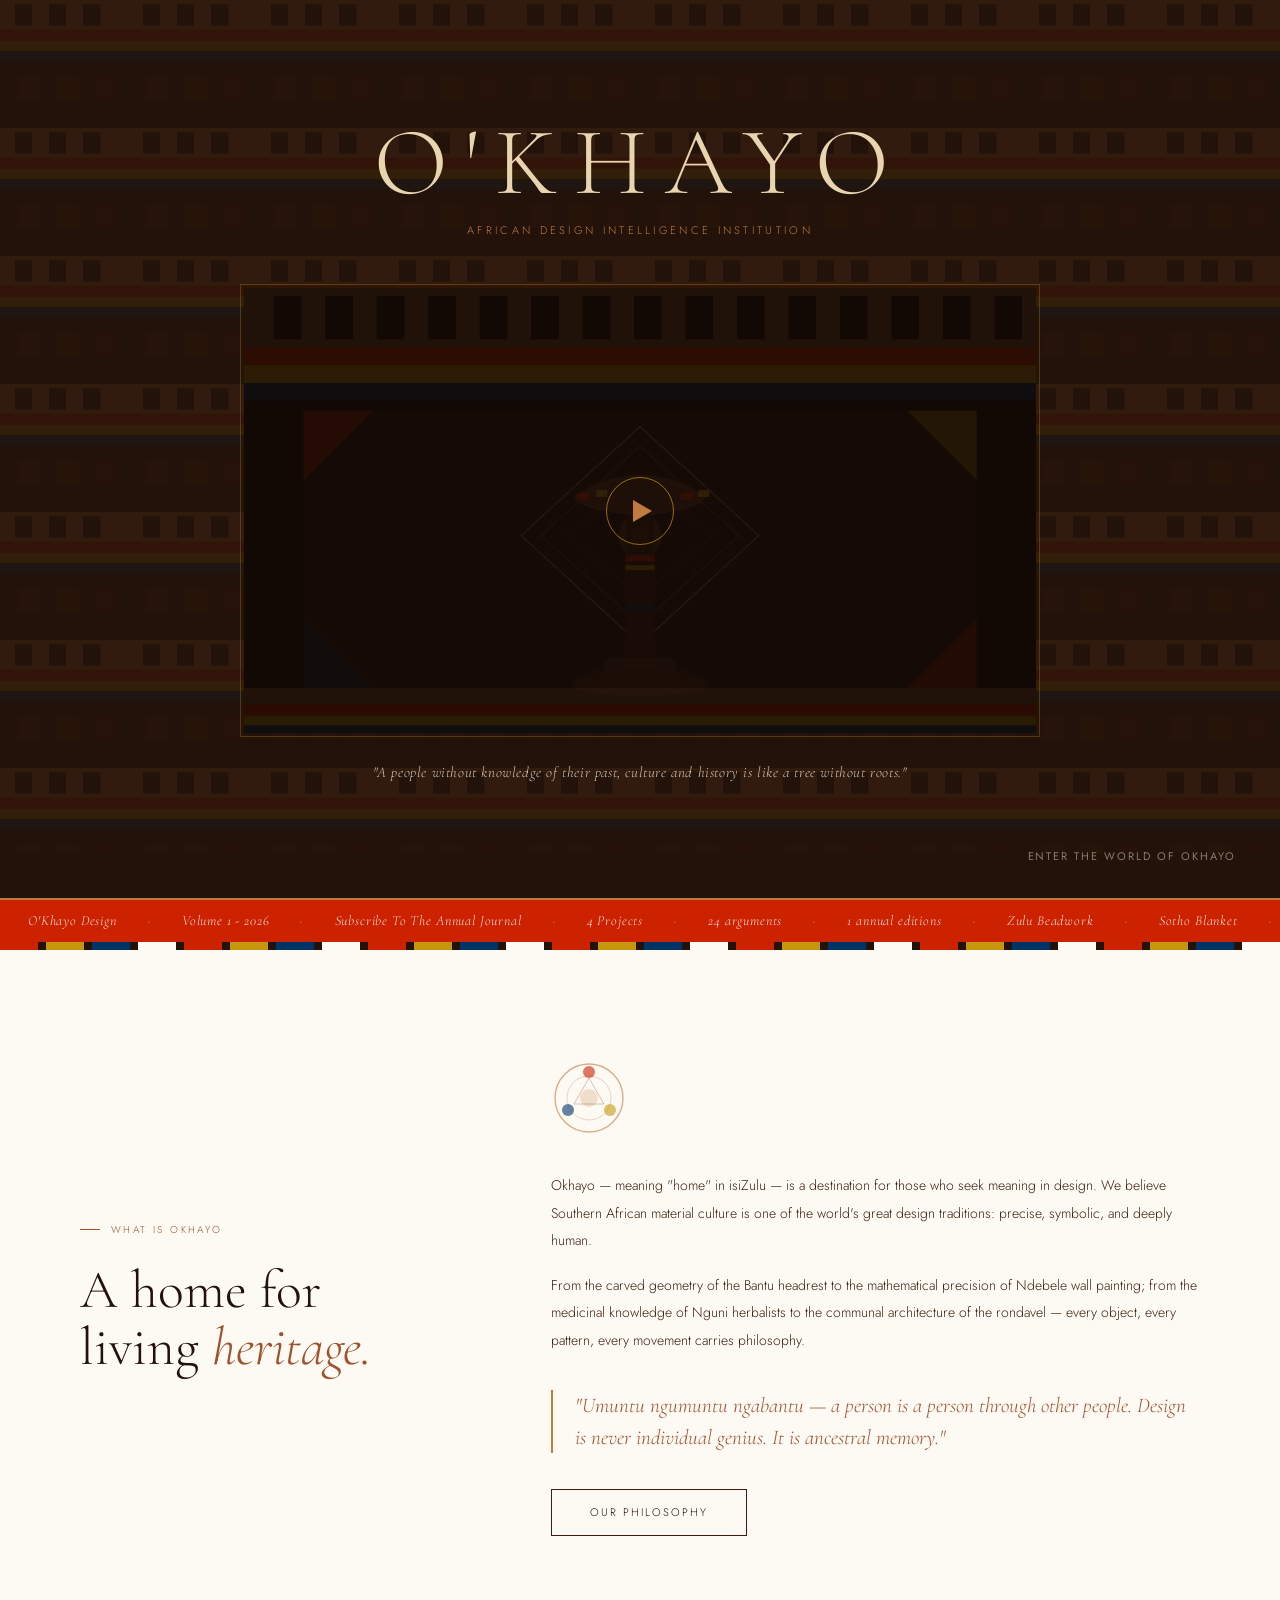
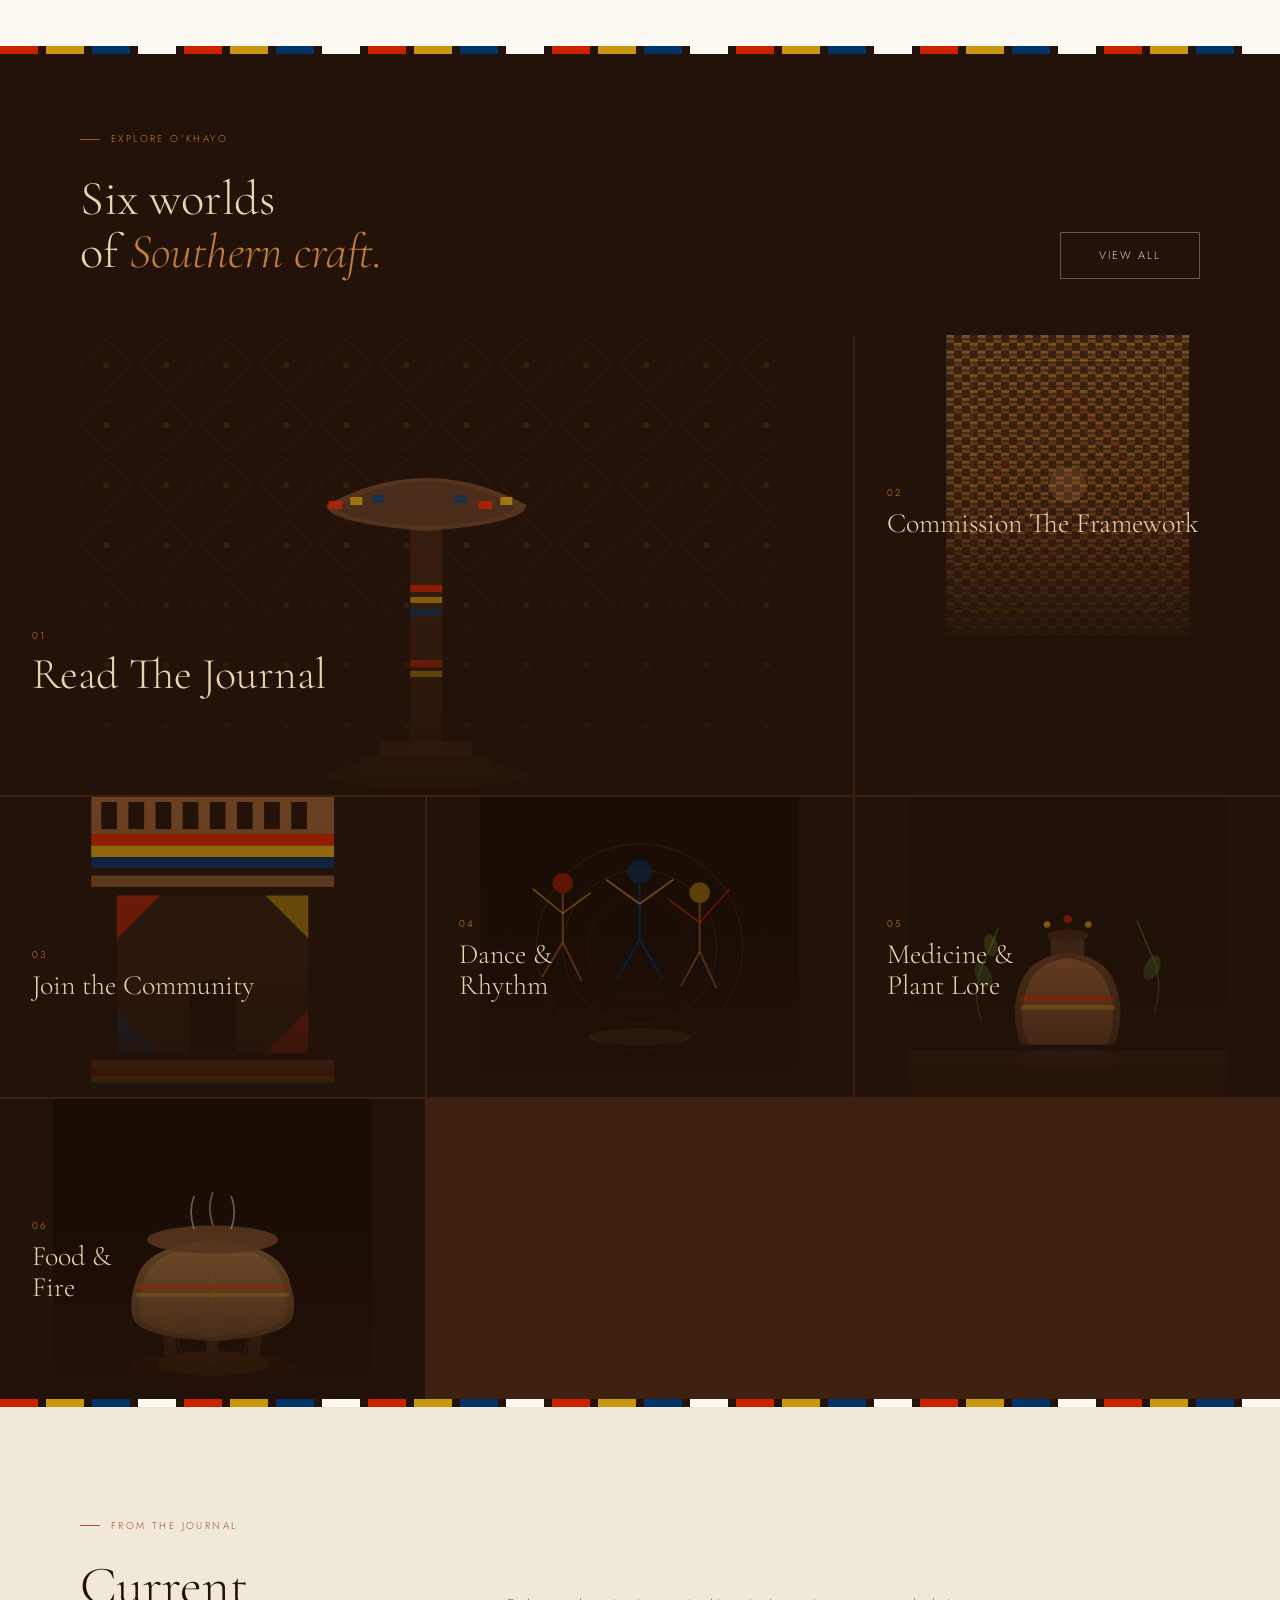
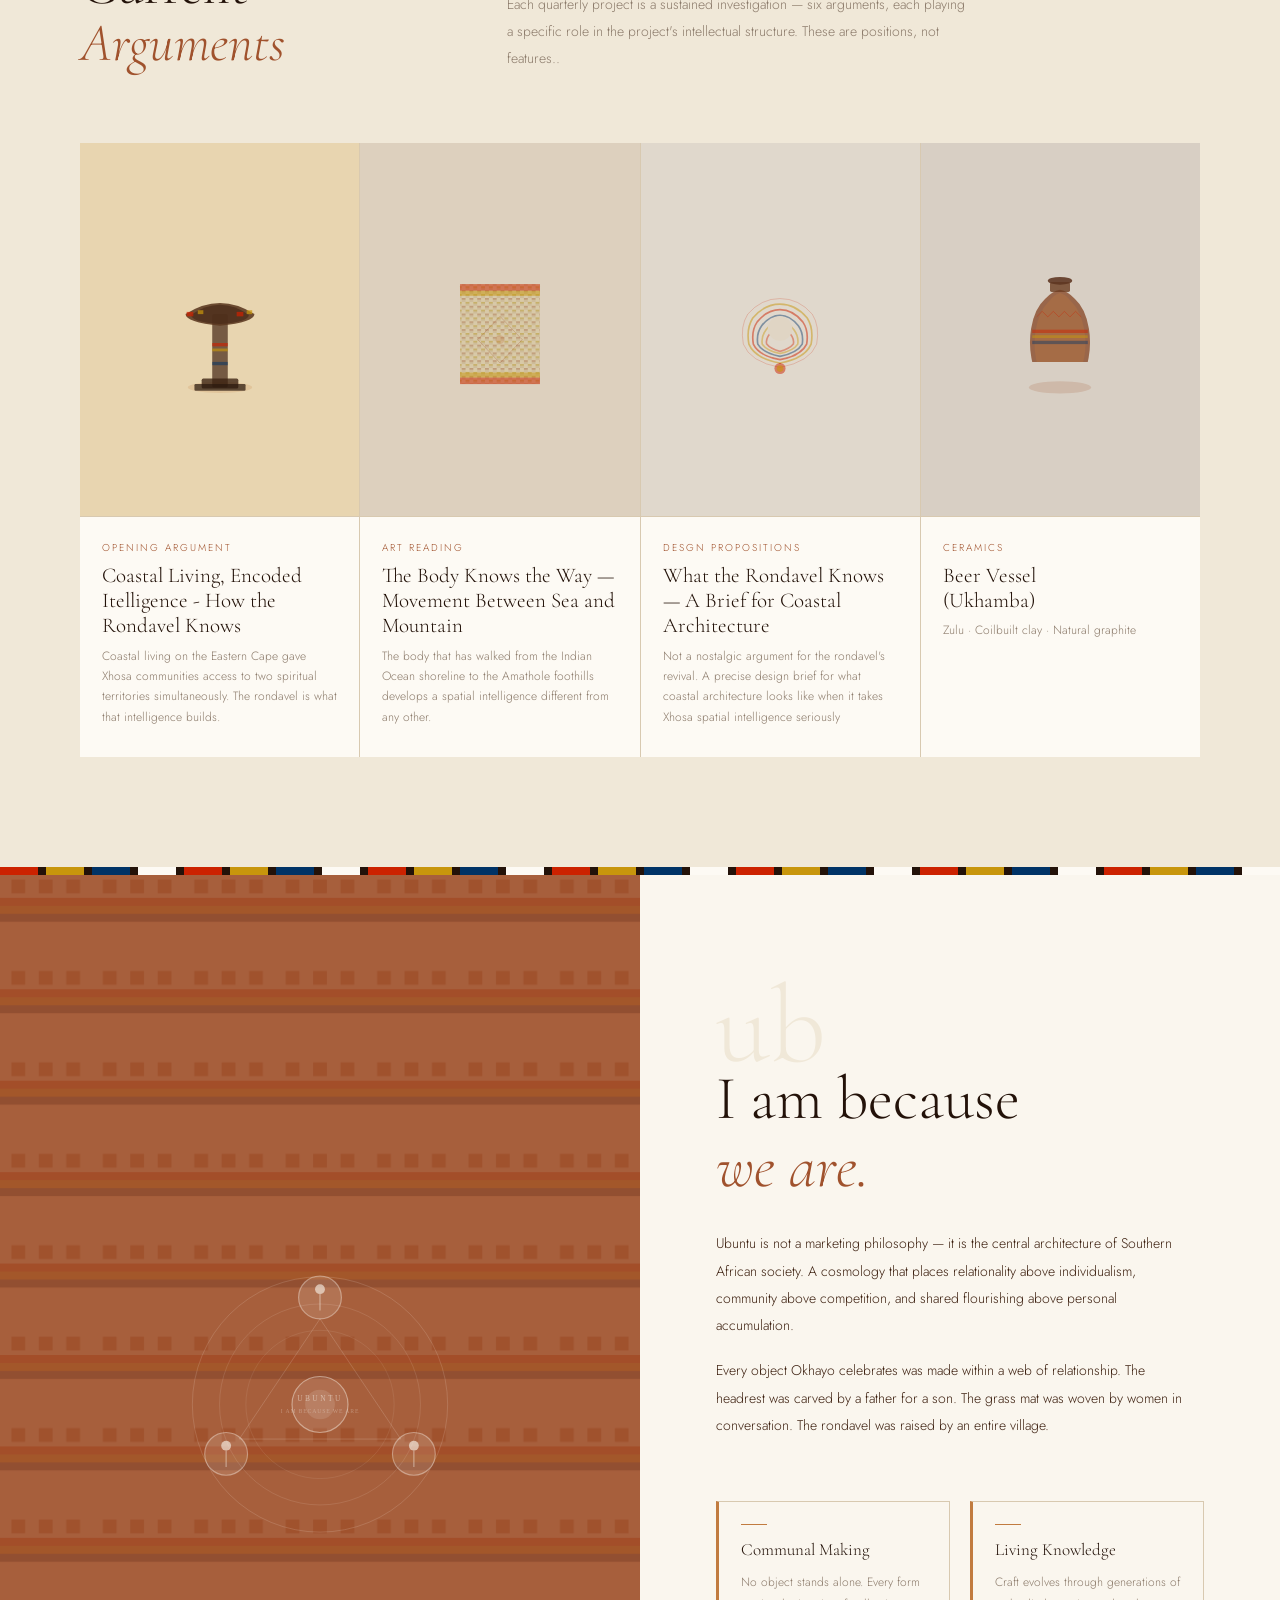
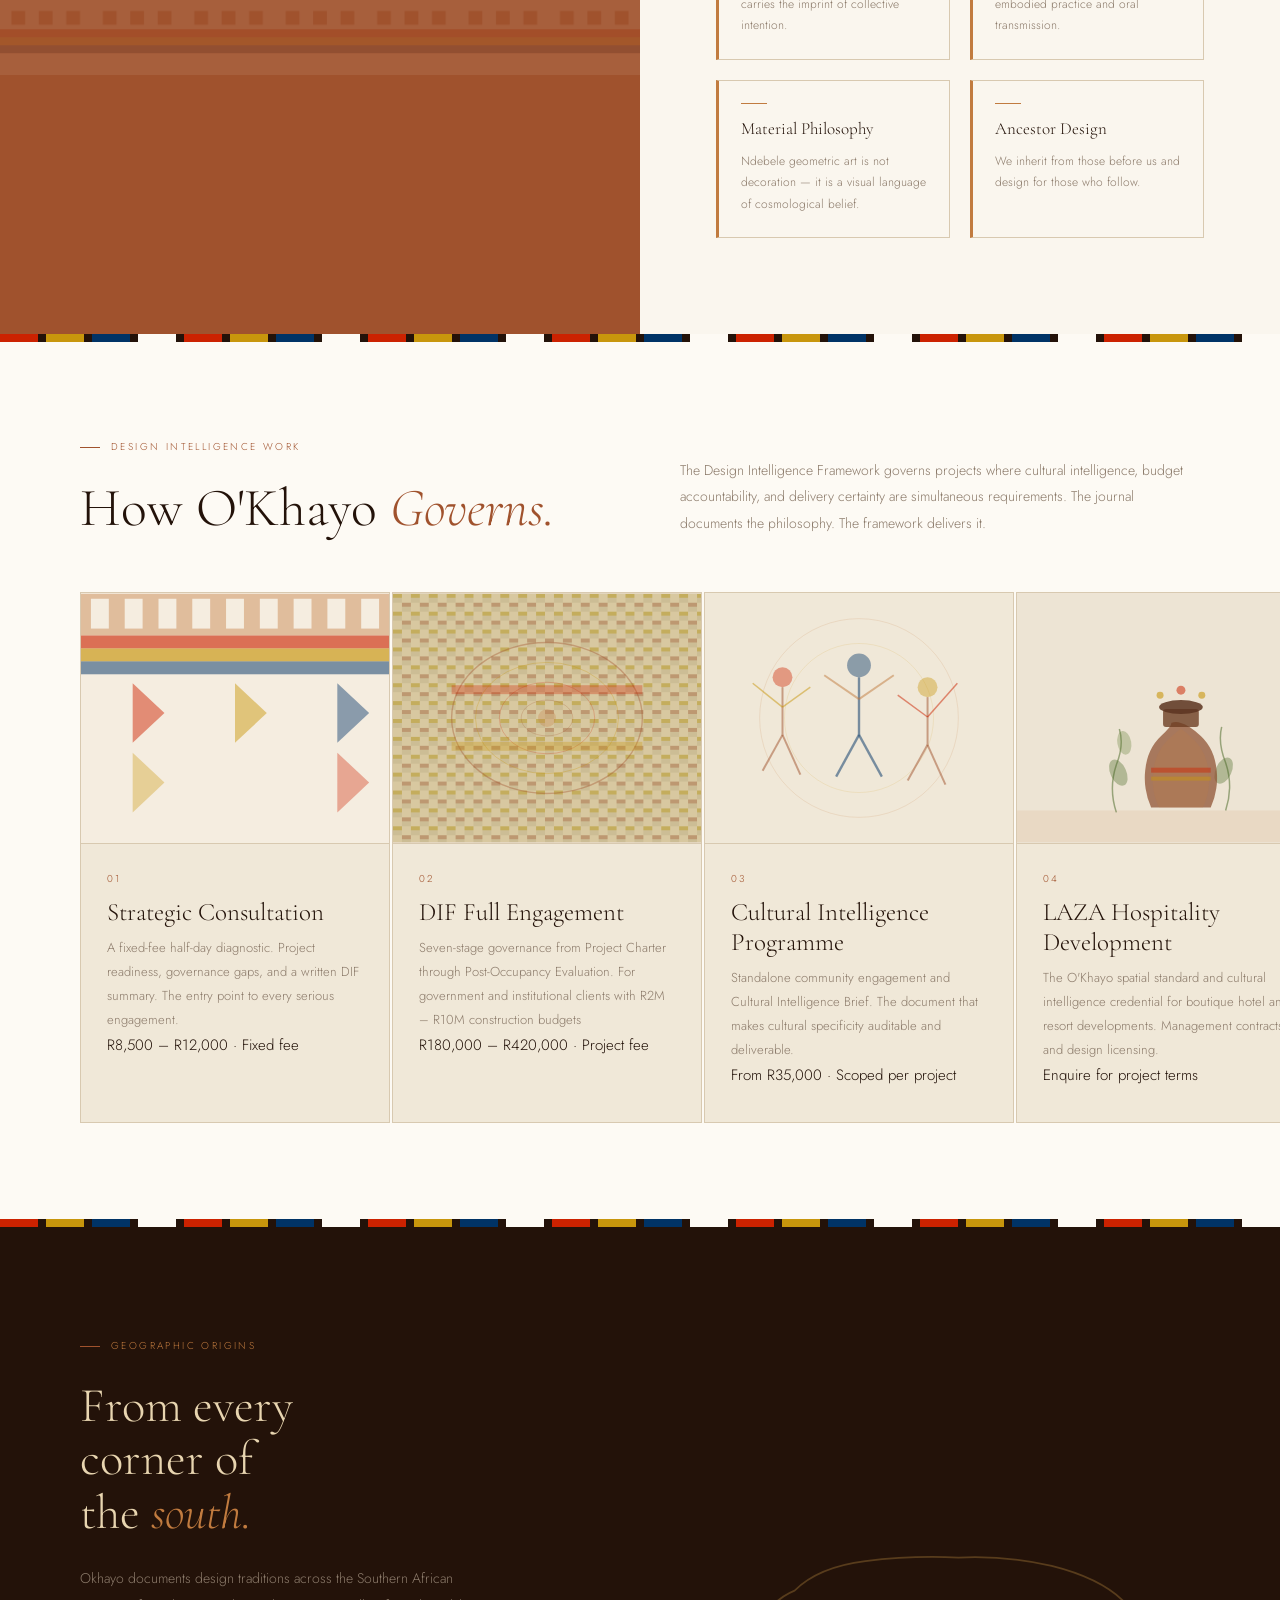
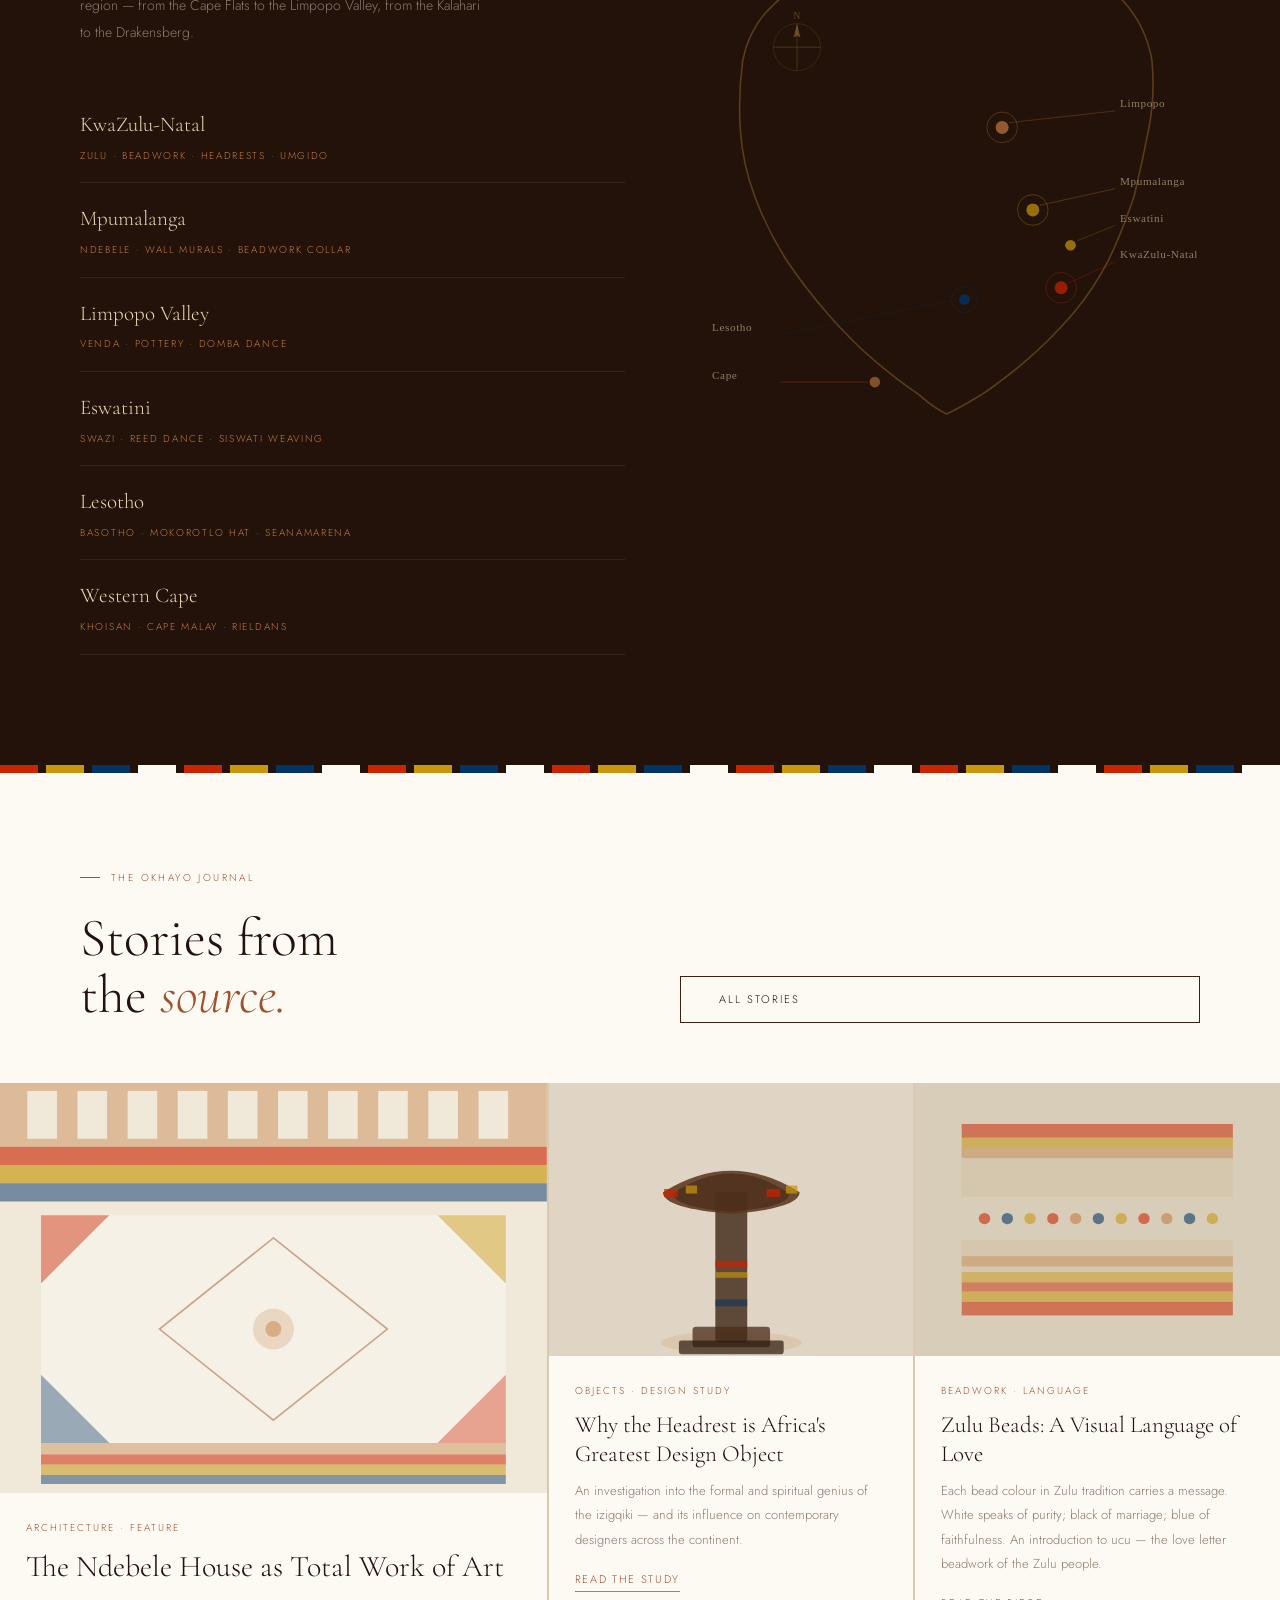
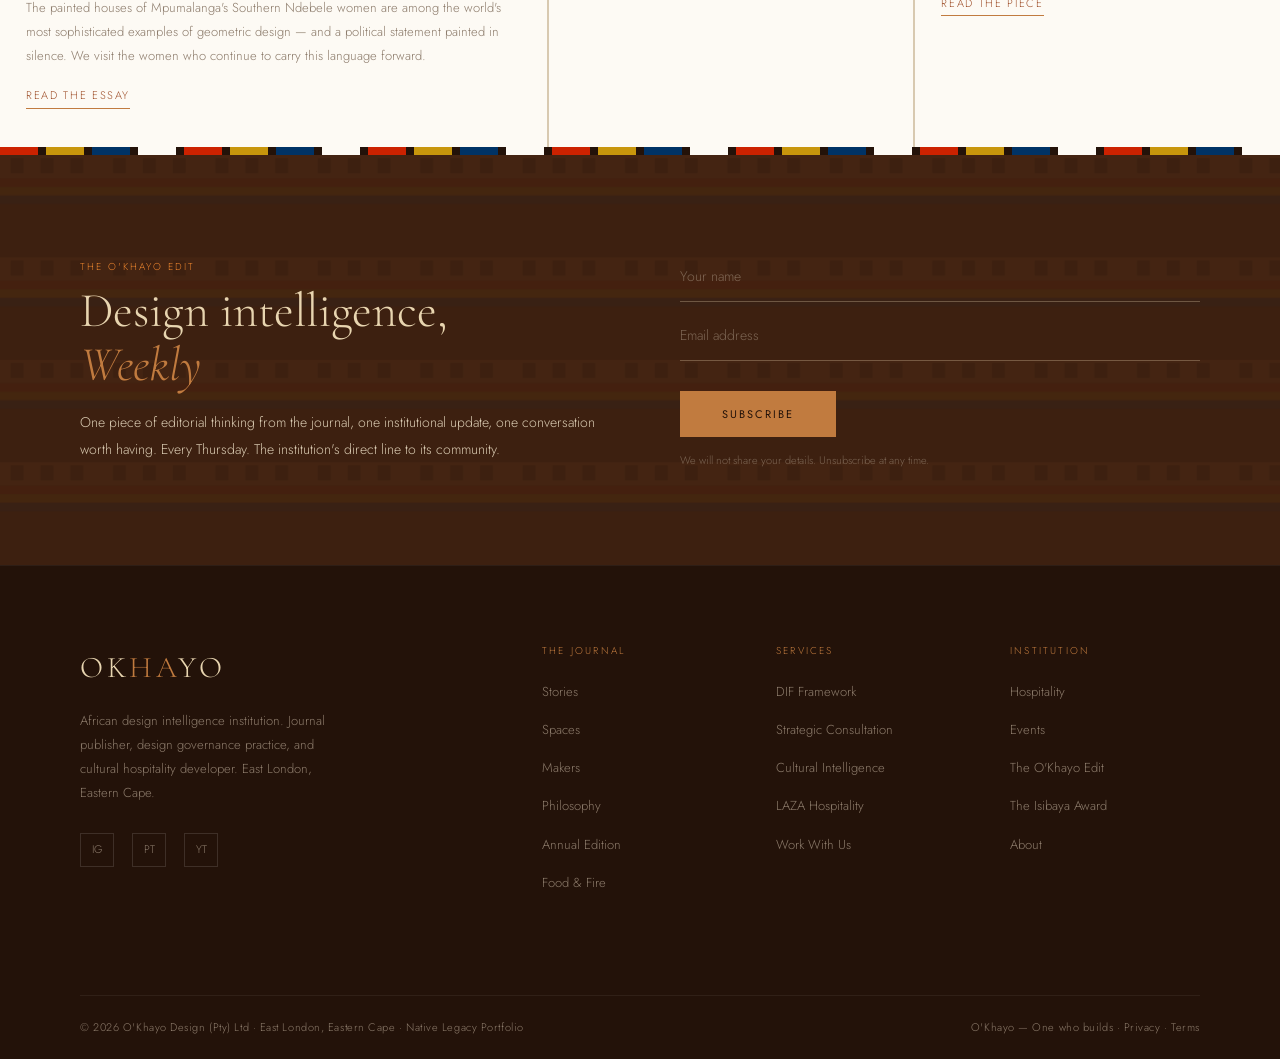
==== commit 2e2e9c2a: "Add Decap CMS admin panel and content folders" ====
--- a/index.html
+++ b/index.html
@@ -37,8 +37,8 @@
   </svg>
 
   <div class="v-logo">
-    <div class="v-logo-name">Okhayo</div>
-    <div class="v-logo-sub">Design · Southern African Living Heritage</div>
+    <div class="v-logo-name">O'Khayo </div>
+    <div class="v-logo-sub">African Design Intelligence Institution</div>
   </div>
 
   <div class="v-frame">
@@ -125,18 +125,18 @@
       <rect x="12" y="1" width="5" height="5" fill="#231209"/>
       <rect x="20" y="1" width="5" height="5" fill="#231209"/>
     </svg>
-    Okhayo
+    O'Khayo
   </a>
   <ul class="n-links">
-    <li><a href="#cats">Disciplines</a></li>
-    <li><a href="#objects">Objects</a></li>
-    <li><a href="#ubuntu">Ubuntu</a></li>
-    <li><a href="#origins">Origins</a></li>
-    <li><a href="#journal">Journal</a></li>
+    <li><a href="#cats">Journal</a></li>
+    <li><a href="#objects">Spaces</a></li>
+    <li><a href="#ubuntu">Makers</a></li>
+    <li><a href="#origins">Philsophy</a></li>
+    <li><a href="#journal">Hospitality</a></li>
+    <li><a href="#journal">Community</a></li>
   </ul>
   <div class="n-right">
-    <a href="#">Visits</a>
-    <a href="#">Contact</a>
+    <a href="#">Work With Us</a>
   </div>
 </nav>
 
@@ -167,12 +167,12 @@
       </defs>
       <rect width="700" height="900" fill="url(#hpat)"/>
     </svg>
-    <p class="h-eye">Ubuntu · Ndebele · Zulu · Sotho · Tswana · Venda</p>
-    <h1 class="h-title">Design<br>born from<br><em>the earth.</em></h1>
-    <p class="h-body">Okhayo — isiZulu for "home" — is a living archive and design philosophy rooted in Southern African heritage. Celebrating the headrest, the grass mat, the dance, the seed, and the story woven into every object our ancestors made.</p>
+    <p class="h-eye">African Design Intelligence Institution</p>
+    <h1 class="h-title">We publish.<br>We govern.<br><em>We build.</em></h1>
+    <p class="h-body">O'Khayo is the institution documenting, governing, and developing African spatial intelligence - through editorial, methodology, and hospitality.</p>
     <div class="h-btns">
-      <a href="#cats" class="btn-p">Explore Disciplines</a>
-      <a href="#ubuntu" class="btn-ol">Our Ubuntu</a>
+      <a href="#cats" class="btn-p">Read The Journal</a>
+      <a href="#ubuntu" class="btn-ol">Work With Us</a>
     </div>
   </div>
   <div class="h-right">
@@ -252,10 +252,10 @@
 <!-- MARQUEE -->
 <div class="mq">
   <div class="mq-i">
-    <span>Umuntu Ngumuntu Ngabantu</span><span class="dot">·</span><span>The Bantu Headrest</span><span class="dot">·</span><span>Ndebele Geometry</span><span class="dot">·</span><span>Grass Weaving</span><span class="dot">·</span><span>The Dance is Prayer</span><span class="dot">·</span><span>Morula &amp; Marula</span><span class="dot">·</span><span>Zulu Beadwork</span><span class="dot">·</span><span>Sotho Blanket</span><span class="dot">·</span><span>Ubuntu is the Root</span><span class="dot">·</span>
-    <span>Umuntu Ngumuntu Ngabantu</span><span class="dot">·</span><span>The Bantu Headrest</span><span class="dot">·</span><span>Ndebele Geometry</span><span class="dot">·</span><span>Grass Weaving</span><span class="dot">·</span><span>The Dance is Prayer</span><span class="dot">·</span><span>Morula &amp; Marula</span><span class="dot">·</span><span>Zulu Beadwork</span><span class="dot">·</span><span>Sotho Blanket</span><span class="dot">·</span><span>Ubuntu is the Root</span><span class="dot">·</span>
-  </div>
-</div>
+    <span>O'Khayo Design</span><span class="dot">·</span><span>Volume 1 - 2026</span><span class="dot">·</span><span>Subscribe To The Annual Journal</span><span class="dot">·</span><span>4 Projects</span><span class="dot">·</span><span>24 arguments</span><span class="dot">·</span><span>1 annual editions</span><span class="dot">·</span><span>Zulu Beadwork</span><span class="dot">·</span><span>Sotho Blanket</span><span class="dot">·</span><span>Ubuntu is the Root</span><span class="dot">·</span>
+    <span>O'Khayo Design</span><span class="dot">·</span><span>Volume 1 - 2026</span><span class="dot">·</span><span>Subscribe To The Annual Journal</span><span class="dot">·</span><span>4 Projects</span><span class="dot">·</span><span>24 arguments</span><span class="dot">·</span><span> 1 annual editions</span><span class="dot">·</span><span>Zulu Beadwork</span><span class="dot">·</span><span>Sotho Blanket</span><span class="dot">·</span><span>Ubuntu is the Root</span><span class="dot">·</span>
+  </div>
+</div> 
 
 <div class="ndiv"></div>
 
@@ -296,7 +296,7 @@
 <div class="s-cats">
   <div class="cats-hd reveal">
     <div>
-      <p class="s-label" style="color:var(--clay)">Explore by Discipline</p>
+      <p class="s-label" style="color:var(--clay)">Explore O'Khayo</p>
       <h2 class="s-title-lt" style="margin-top:12px">Six worlds<br>of <em>Southern craft.</em></h2>
     </div>
     <a href="#" class="btn-ol">View All</a>
@@ -337,9 +337,9 @@
         <div class="cc-ov"></div>
         <div class="cc-info">
           <p class="cc-num">01</p>
-          <h3 class="cc-title">Objects &<br>Furniture</h3>
-          <p class="cc-sub">Headrests · Stools · Vessels · Ceremonial objects</p>
-          <span class="cc-arr">Explore objects →</span>
+          <h3 class="cc-title">Read The Journal</h3>
+          <p class="cc-sub">Design · Art · Science · Communal Spaces</p>
+          <span class="cc-arr">Browse Current Project  →</span>
         </div>
       </div>
     </div>
@@ -368,9 +368,9 @@
         <div class="cc-ov"></div>
         <div class="cc-info">
           <p class="cc-num">02</p>
-          <h3 class="cc-title">Weaving &<br>Textiles</h3>
-          <p class="cc-sub">Grass mats · Baskets · Beadwork · Sotho blankets</p>
-          <span class="cc-arr">Explore textiles →</span>
+          <h3 class="cc-title">Commission The Framework</h3>
+          <p class="cc-sub">Hospitality · Cultural · Design Intellegence · Civic</p>
+          <span class="cc-arr">View The Dif →</span>
         </div>
       </div>
     </div>
@@ -409,9 +409,9 @@
         <div class="cc-ov"></div>
         <div class="cc-info">
           <p class="cc-num">03</p>
-          <h3 class="cc-title">Living<br>Architecture</h3>
-          <p class="cc-sub">Rondavel · Ndebele murals · Kraal design</p>
-          <span class="cc-arr">Explore spaces →</span>
+          <h3 class="cc-title">Join the Community</h3>
+          <p class="cc-sub">isiGcawu · Design Salons · Intellectual Community</p>
+          <span class="cc-arr">Upcoming Events →</span>
         </div>
       </div>
     </div>
@@ -538,10 +538,10 @@
 <section class="s-obj" id="objects">
   <div class="obj-hd reveal">
     <div>
-      <p class="s-label">Selected Objects</p>
-      <h2 class="s-title" style="margin-top:10px">From the<br><em>archive.</em></h2>
-    </div>
-    <p style="font-size:14px;color:var(--ash);line-height:1.9;max-width:460px;align-self:end">Every object is documented with cultural context, its maker community, material origins, and the philosophical intention embedded in its making.</p>
+      <p class="s-label">From The Journal </p>
+      <h2 class="s-title" style="margin-top:10px">Current<br><em>Arguments</em></h2>
+    </div>
+    <p style="font-size:14px;color:var(--ash);line-height:1.9;max-width:460px;align-self:end">Each quarterly project is a sustained investigation — six arguments, each playing a specific role in the project's intellectual structure. These are positions, not features..</p>
   </div>
   <div class="obj-grid">
     <!-- 1 Headrest -->
@@ -564,9 +564,9 @@
         </svg>
       </div>
       <div class="oc-info">
-        <p class="oc-cat">Furniture</p>
-        <h3 class="oc-name">Bantu Headrest<br>(Izigqiki)</h3>
-        <p class="oc-orig">Zulu · KwaZulu-Natal · Carved wood</p>
+        <p class="oc-cat">Opening Argument</p>
+        <h3 class="oc-name">Coastal Living, Encoded Itelligence - How the Rondavel Knows</h3>
+        <p class="oc-orig">Coastal living on the Eastern Cape gave Xhosa communities access to two spiritual territories simultaneously. The rondavel is what that intelligence builds.</p>
       </div>
     </div>
     <!-- 2 Grass Mat -->
@@ -590,9 +590,9 @@
         </svg>
       </div>
       <div class="oc-info">
-        <p class="oc-cat">Weaving</p>
-        <h3 class="oc-name">Ceremonial<br>Grass Mat (Ukhuko)</h3>
-        <p class="oc-orig">Swazi · Eswatini · Woven ilala palm</p>
+        <p class="oc-cat">Art Reading</p>
+        <h3 class="oc-name">The Body Knows the Way — Movement Between Sea and Mountain</h3>
+        <p class="oc-orig">The body that has walked from the Indian Ocean shoreline to the Amathole foothills develops a spatial intelligence different from any other.</p>
       </div>
     </div>
     <!-- 3 Beadwork -->
@@ -612,9 +612,9 @@
         </svg>
       </div>
       <div class="oc-info">
-        <p class="oc-cat">Beadwork</p>
-        <h3 class="oc-name">Marriage<br>Beaded Collar</h3>
-        <p class="oc-orig">Ndebele · Mpumalanga · Glass beads</p>
+        <p class="oc-cat">Desgn Propositions</p>
+        <h3 class="oc-name">What the Rondavel Knows — A Brief for Coastal Architecture</h3>
+        <p class="oc-orig">Not a nostalgic argument for the rondavel's revival. A precise design brief for what coastal architecture looks like when it takes Xhosa spatial intelligence seriously</p>
       </div>
     </div>
     <!-- 4 Clay Pot -->
@@ -706,10 +706,10 @@
 <section class="s-disc">
   <div class="disc-hd reveal">
     <div>
-      <p class="s-label">Living Practices</p>
-      <h2 class="s-title" style="margin-top:10px">The work<br>that <em>endures.</em></h2>
-    </div>
-    <p style="font-size:14px;color:var(--ash);line-height:1.9;align-self:end">Southern African design is not a historical category — it is a living discipline, practiced daily across communities from Cape Town to the Limpopo Valley.</p>
+      <p class="s-label">Design Intelligence Work</p>
+      <h2 class="s-title" style="margin-top:10px">How O'Khayo <em>Governs.</em></h2>
+    </div>
+    <p style="font-size:14px;color:var(--ash);line-height:1.9;align-self:end">The Design Intelligence Framework governs projects where cultural intelligence, budget accountability, and delivery certainty are simultaneous requirements. The journal documents the philosophy. The framework delivers it.</p>
   </div>
   <div class="disc-scroll">
 
@@ -738,9 +738,10 @@
         </svg>
       </div>
       <div class="dc-info">
-        <p class="dc-tag">Wall Art</p>
-        <h3 class="dc-title">Ndebele Mural Painting</h3>
-        <p class="dc-desc">The geometric wall murals of Southern Ndebele women are a visual language — each pattern communicating social status, cosmological belief, and communal identity. Painted with fingers on earthen walls.</p>
+        <p class="dc-tag">01</p>
+        <h3 class="dc-title">Strategic Consultation</h3>
+        <p class="dc-desc">A fixed-fee half-day diagnostic. Project readiness, governance gaps, and a written DIF summary. The entry point to every serious engagement.</p>
+        <span class="svc-fee">R8,500 – R12,000 · Fixed fee</span>
       </div>
     </div>
 
@@ -765,9 +766,10 @@
         </svg>
       </div>
       <div class="dc-info">
-        <p class="dc-tag">Weaving</p>
-        <h3 class="dc-title">Ilala Palm Basketry</h3>
-        <p class="dc-desc">Coiled basketry from Venda and Zulu traditions is one of Southern Africa's most refined craft forms. Each pattern carries a name and a meaning — often a visual calendar of seasonal knowledge.</p>
+        <p class="dc-tag">02</p>
+        <h3 class="dc-title">DIF Full Engagement</h3>
+        <p class="dc-desc">Seven-stage governance from Project Charter through Post-Occupancy Evaluation. For government and institutional clients with R2M – R10M construction budgets</p>
+        <span class="svc-fee">R180,000 – R420,000 · Project fee</span>
       </div>
     </div>
 
@@ -801,9 +803,10 @@
         </svg>
       </div>
       <div class="dc-info">
-        <p class="dc-tag">Movement</p>
-        <h3 class="dc-title">Reed Dance & Umgido</h3>
-        <p class="dc-desc">Dance in Southern African culture is not performance — it is prayer, communication, and social architecture. The umgido of the Zulu and the reed dance of the Swazi are technologies of community cohesion.</p>
+        <p class="dc-tag">03</p>
+        <h3 class="dc-title">Cultural Intelligence Programme</h3>
+        <p class="dc-desc">Standalone community engagement and Cultural Intelligence Brief. The document that makes cultural specificity auditable and deliverable.</p>
+        <span class="svc-fee">From R35,000 · Scoped per project</span>
       </div>
     </div>
 
@@ -830,9 +833,10 @@
         </svg>
       </div>
       <div class="dc-info">
-        <p class="dc-tag">Healing</p>
-        <h3 class="dc-title">Muthi & Plant Lore</h3>
-        <p class="dc-desc">The inyanga and sangoma traditions represent millennia of empirical botanical knowledge. Muthi is not superstition — it is one of the world's most sophisticated systems of plant pharmacology.</p>
+        <p class="dc-tag">04</p>
+        <h3 class="dc-title">LAZA Hospitality Development</h3>
+        <p class="dc-desc">The O'Khayo spatial standard and cultural intelligence credential for boutique hotel and resort developments. Management contracts and design licensing.</p>
+         <span class="svc-fee">Enquire for project terms</span>
       </div>
     </div>
 
@@ -859,10 +863,12 @@
         </svg>
       </div>
       <div class="dc-info">
-        <p class="dc-tag">Food Culture</p>
-        <h3 class="dc-title">The Three-Legged Pot</h3>
-        <p class="dc-desc">Umngqusho, morogo, umqombothi — Southern African food culture is a living archive of agricultural knowledge and communal ritual. The three-legged pot is the centre of the home.</p>
-      </div>
+        <p class="dc-tag">04</p>
+        <h3 class="dc-title">LAZA Hospitality Development</h3>
+        <p class="dc-desc">The O'Khayo spatial standard and cultural intelligence credential for boutique hotel and resort developments. Management contracts and design licensing.</p>
+         <span class="svc-fee">Enquire for project terms</span>
+        
+    </div>
     </div>
 
   </div>
@@ -1059,8 +1065,9 @@
     <rect width="1200" height="380" fill="url(#nlp)"/>
   </svg>
   <div>
-    <h2 class="nl-title">Receive the<br><em>Okhayo Letter</em></h2>
-    <p class="nl-body">Seasonal essays on Southern African design, archive discoveries, event invitations and new objects. No noise — only what matters.</p>
+    <p class="nl-eye">The O'Khayo Edit</p>
+    <h2 class="nl-title"> Design intelligence,<br><em>Weekly</em></h2>
+    <p class="nl-body">One piece of editorial thinking from the journal, one institutional update, one conversation worth having. Every Thursday. The institution's direct line to its community.</p>
   </div>
   <div class="nl-form">
     <input type="text" class="nl-in" placeholder="Your name">
@@ -1076,7 +1083,7 @@
 <footer>
   <div>
     <div class="f-brand">Ok<span>ha</span>yo</div>
-    <p class="f-tag">A living archive and design philosophy rooted in Southern African heritage. Ubuntu is our foundation.</p>
+    <p class="f-tag">African design intelligence institution. Journal publisher, design governance practice, and cultural hospitality developer. East London, Eastern Cape.</p>
     <div class="f-soc">
       <a href="#" class="f-sl">IG</a>
       <a href="#" class="f-sl">PT</a>
@@ -1084,39 +1091,39 @@
     </div>
   </div>
   <div class="f-col">
-    <p class="f-ct">Explore</p>
+    <p class="f-ct">The Journal</p>
     <ul>
-      <li><a href="#">Objects & Furniture</a></li>
-      <li><a href="#">Weaving & Textiles</a></li>
-      <li><a href="#">Architecture</a></li>
-      <li><a href="#">Dance & Rhythm</a></li>
-      <li><a href="#">Medicine & Plants</a></li>
+      <li><a href="#">Stories</a></li>
+      <li><a href="#">Spaces</a></li>
+      <li><a href="#">Makers</a></li>
+      <li><a href="#">Philosophy</a></li>
+      <li><a href="#">Annual Edition</a></li>
       <li><a href="#">Food & Fire</a></li>
     </ul>
   </div>
   <div class="f-col">
-    <p class="f-ct">About</p>
+    <p class="f-ct">Services</p>
     <ul>
-      <li><a href="#">Our Ubuntu</a></li>
-      <li><a href="#">The Archive</a></li>
-      <li><a href="#">Origins</a></li>
-      <li><a href="#">Collaborations</a></li>
-      <li><a href="#">Press</a></li>
+      <li><a href="#">DIF Framework</a></li>
+      <li><a href="#">Strategic Consultation</a></li>
+      <li><a href="#">Cultural Intelligence</a></li>
+      <li><a href="#">LAZA Hospitality</a></li>
+      <li><a href="#">Work With Us</a></li>
     </ul>
   </div>
   <div class="f-col">
-    <p class="f-ct">Visit</p>
+    <p class="f-ct">Institution</p>
     <ul>
-      <li><a href="#">Johannesburg</a></li>
-      <li><a href="#">Cape Town</a></li>
-      <li><a href="#">Durban</a></li>
+      <li><a href="#">Hospitality</a></li>
       <li><a href="#">Events</a></li>
-      <li><a href="#">Contact</a></li>
+      <li><a href="#">The O'Khayo Edit</a></li>
+      <li><a href="#">The Isibaya Award</a></li>
+      <li><a href="#">About</a></li>
     </ul>
   </div>
   <div class="f-bot">
-    <p>© 2025 Okhayo Design. All rights reserved.</p>
-    <p>Umuntu Ngumuntu Ngabantu · Privacy · Terms</p>
+    <p>© 2026 O'Khayo Design (Pty) Ltd · East London, Eastern Cape · Native Legacy Portfolio</p>
+    <p>O'Khayo — One who builds · Privacy · Terms</p>
   </div>
 </footer>
 
--- a/style.css
+++ b/style.css
@@ -178,6 +178,7 @@
 
 /* ── NEWSLETTER ── */
 .s-nl{background:var(--bark);padding:96px 80px;display:grid;grid-template-columns:1fr 1fr;gap:80px;align-items:center;position:relative;overflow:hidden}
+.nl-eye{font-size:10px;letter-spacing:.2em;color:#F2882F;text-transform:uppercase;margin-bottom:9px}
 .nl-bg{position:absolute;inset:0;opacity:.05;pointer-events:none}
 .nl-title{font-family:var(--fd);font-size:clamp(34px,3.8vw,50px);font-weight:300;color:var(--sand);line-height:1.1;position:relative;z-index:1}
 .nl-title em{color:var(--clay);font-style:italic}
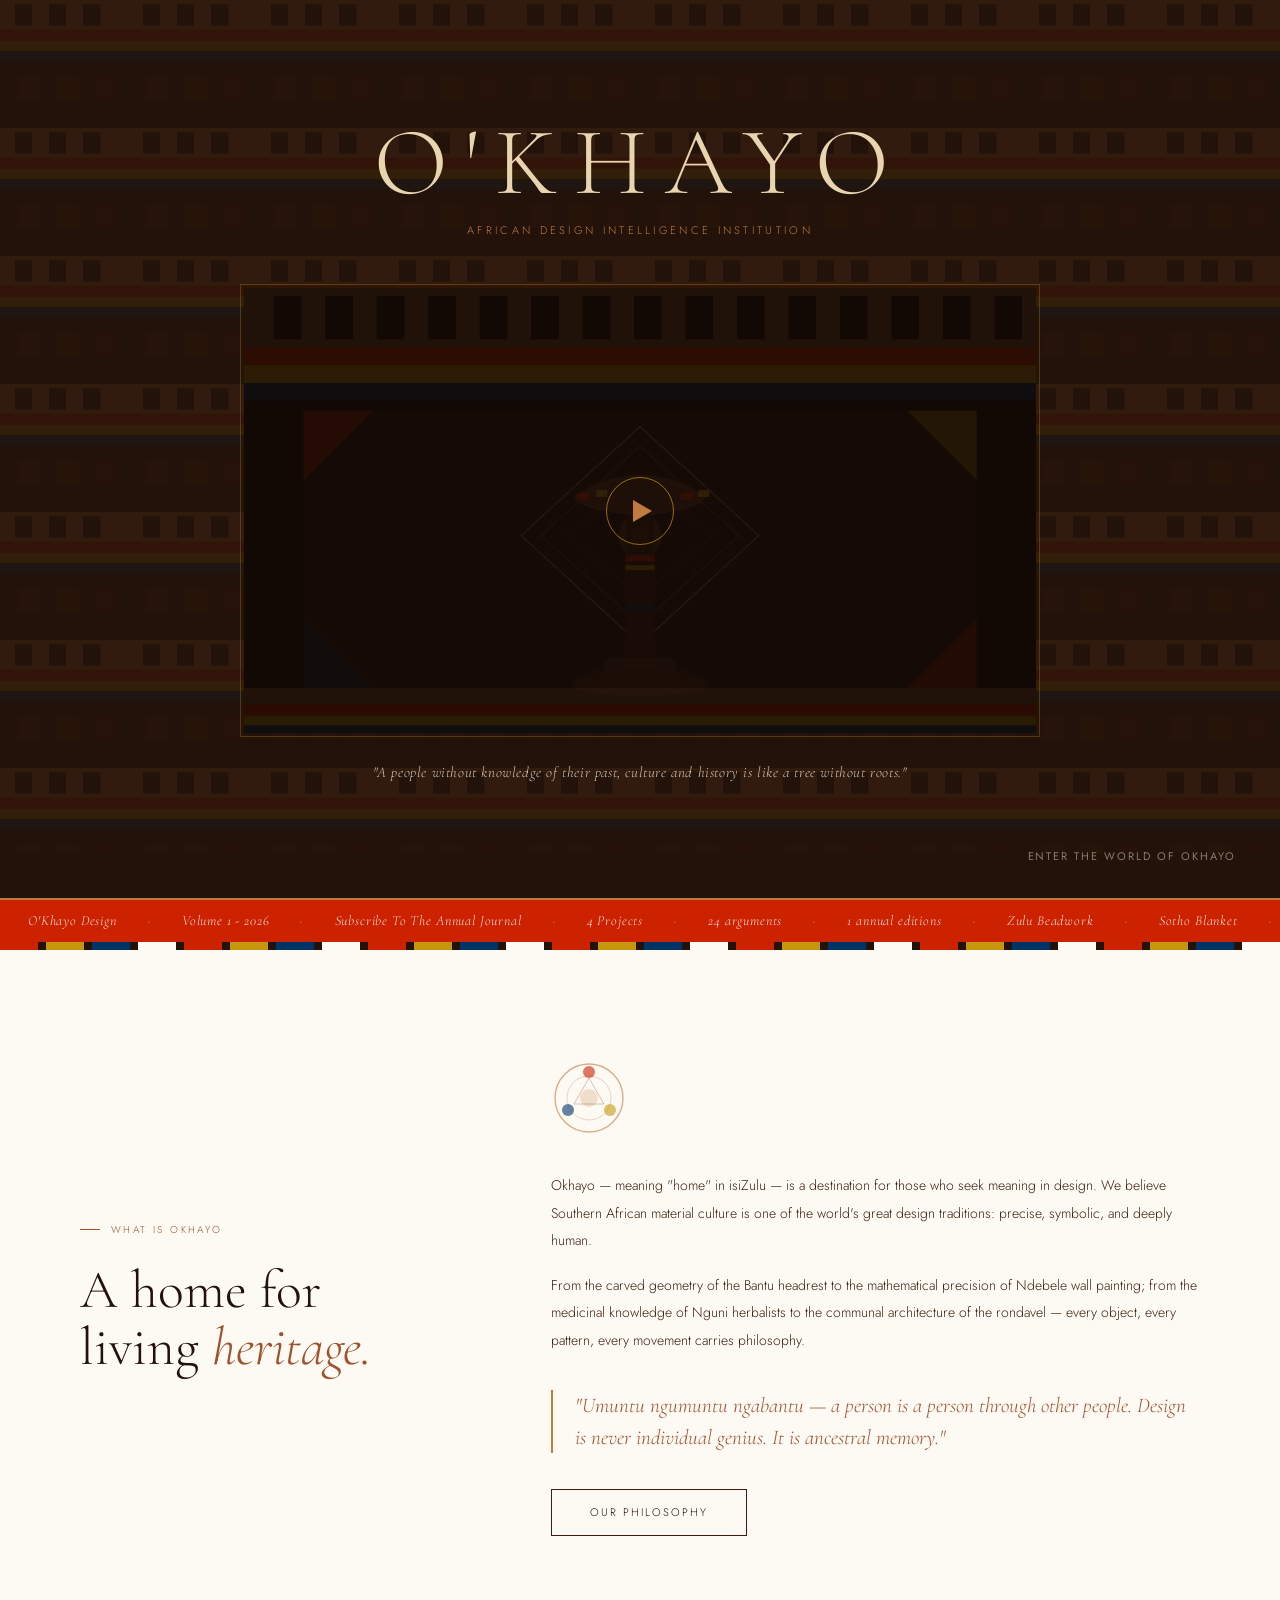
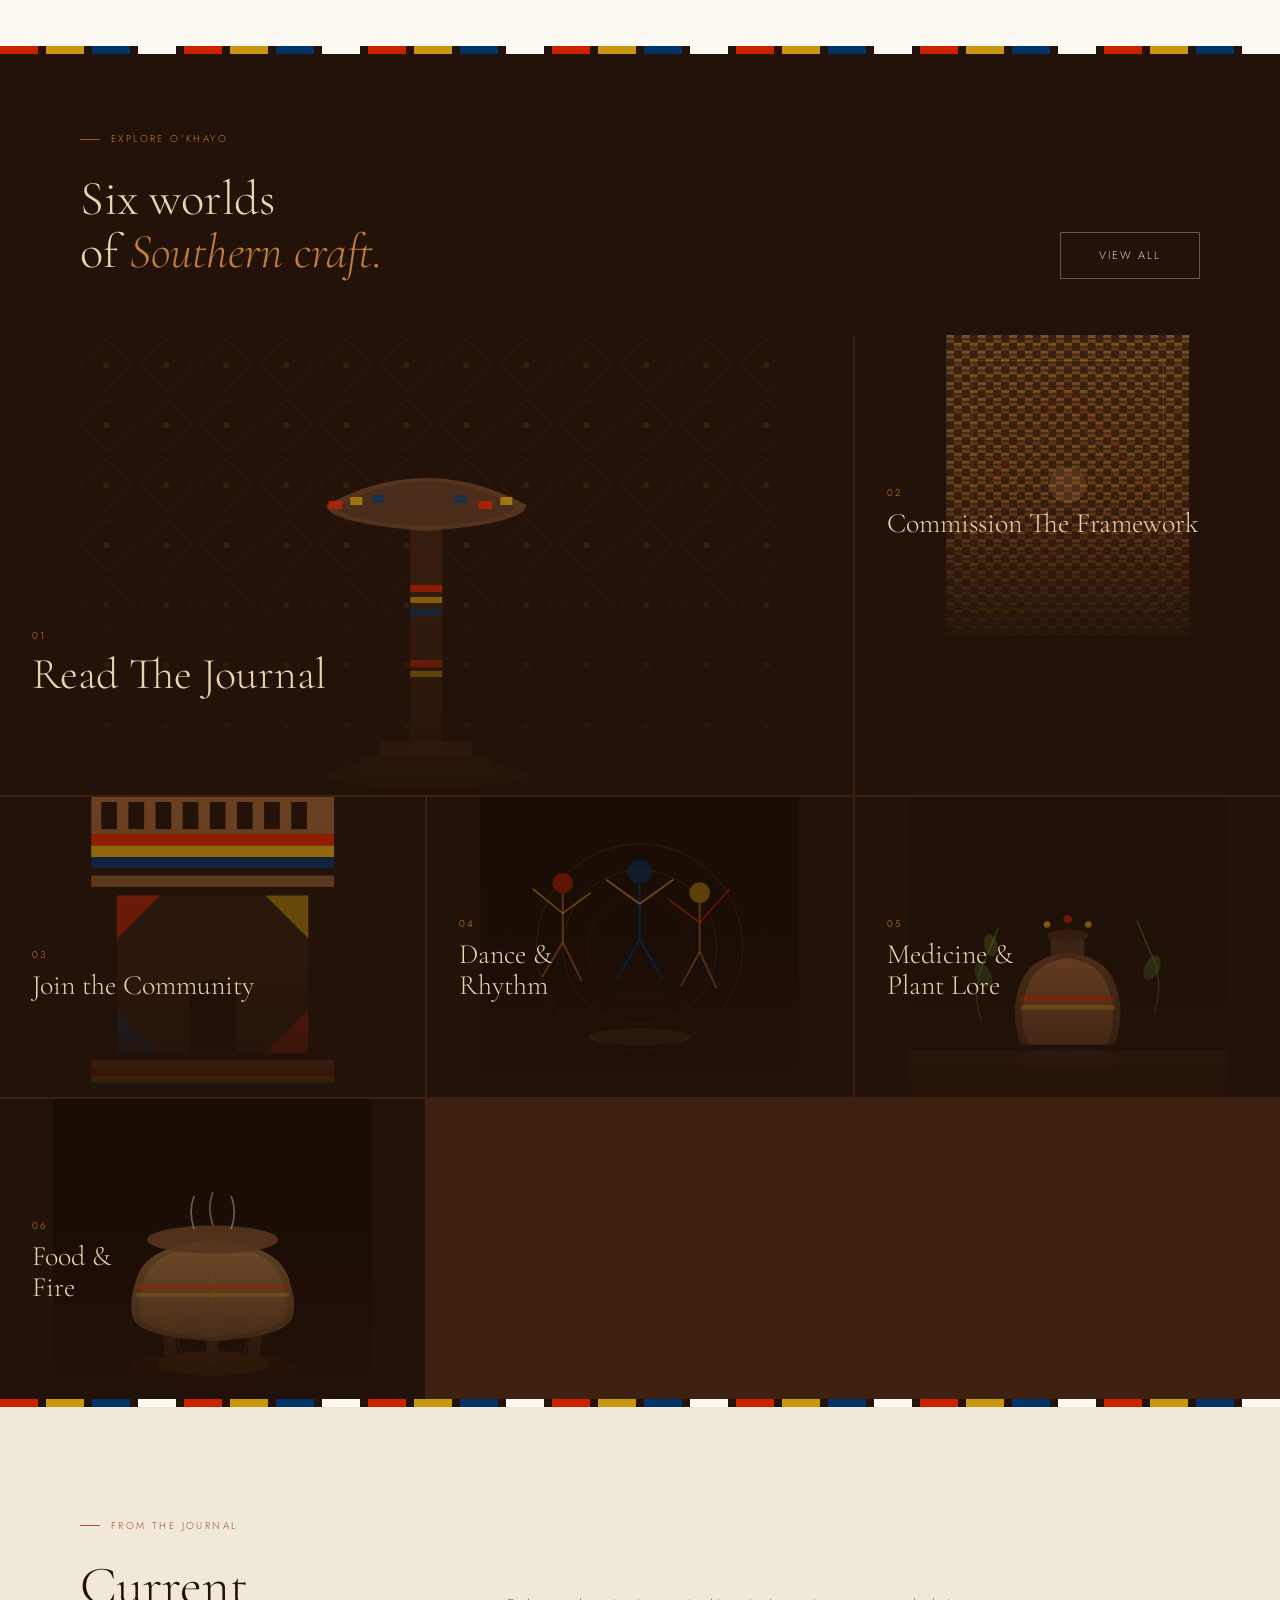
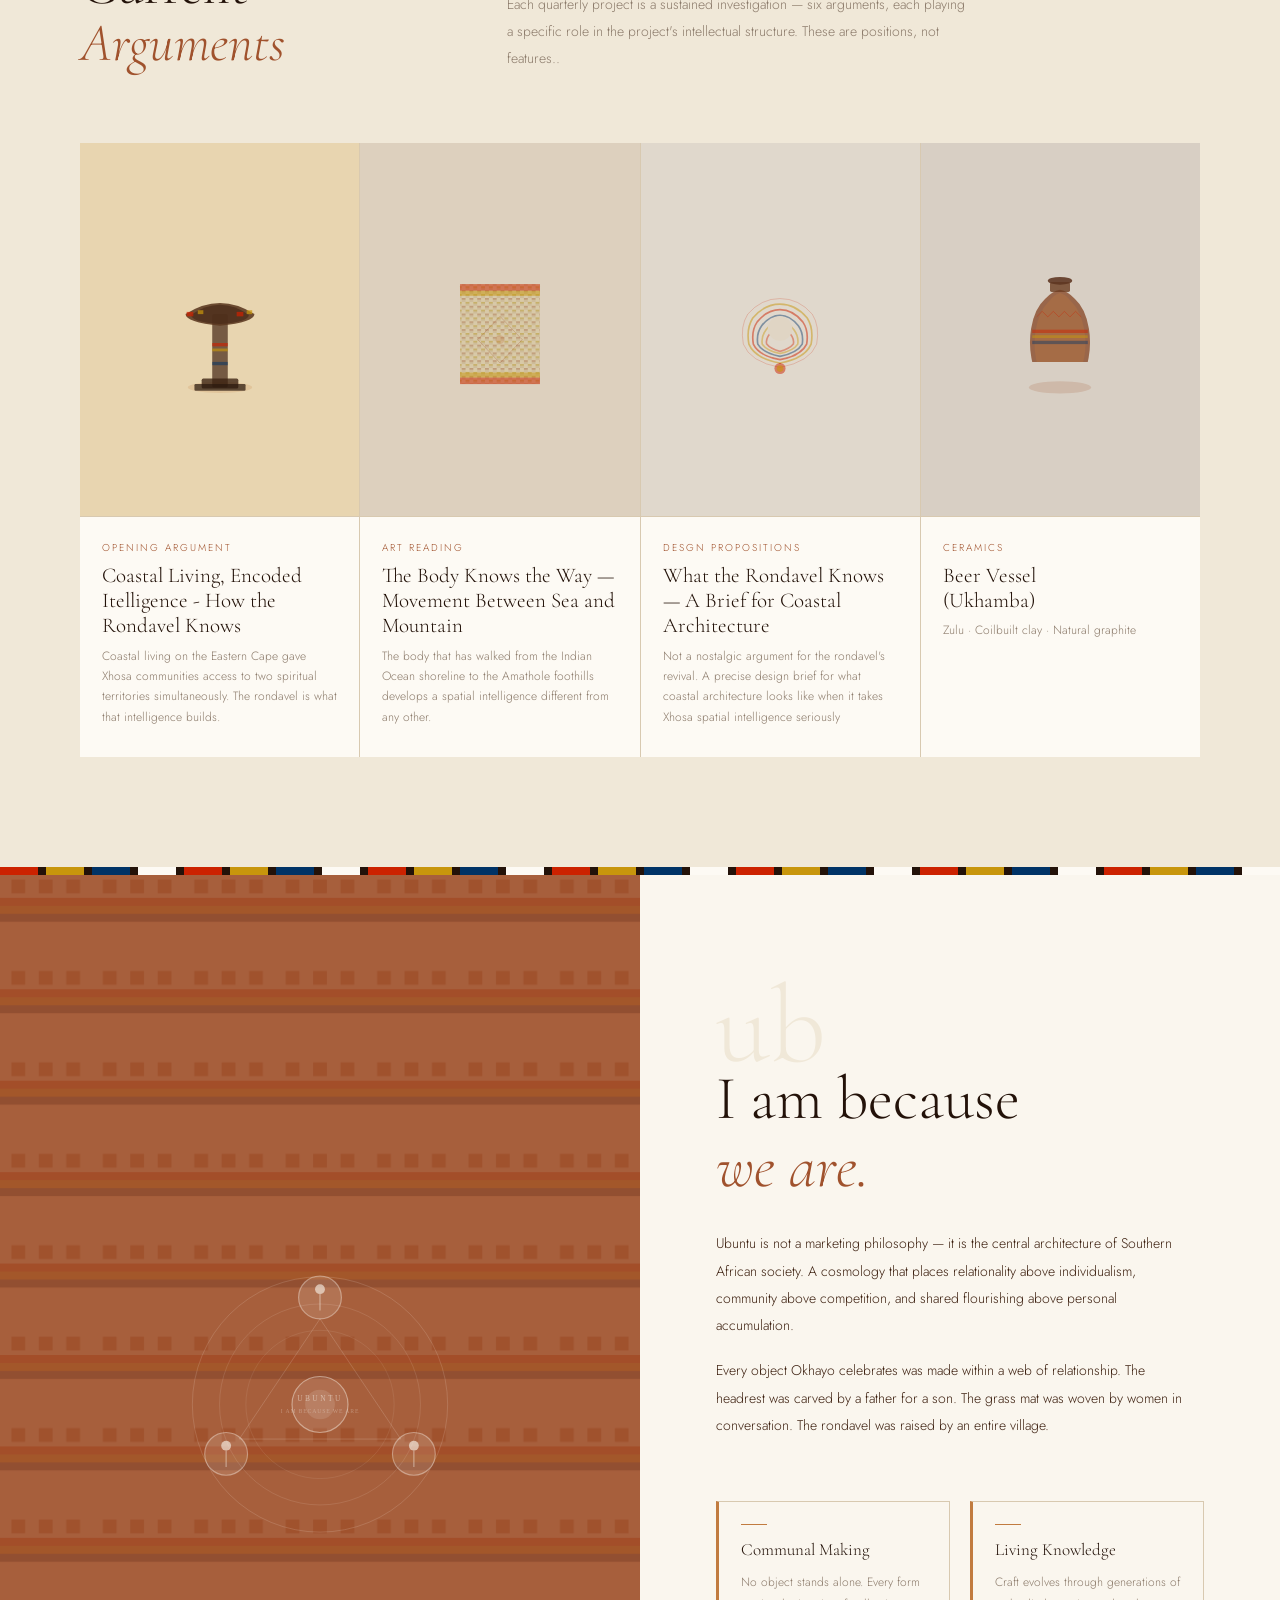
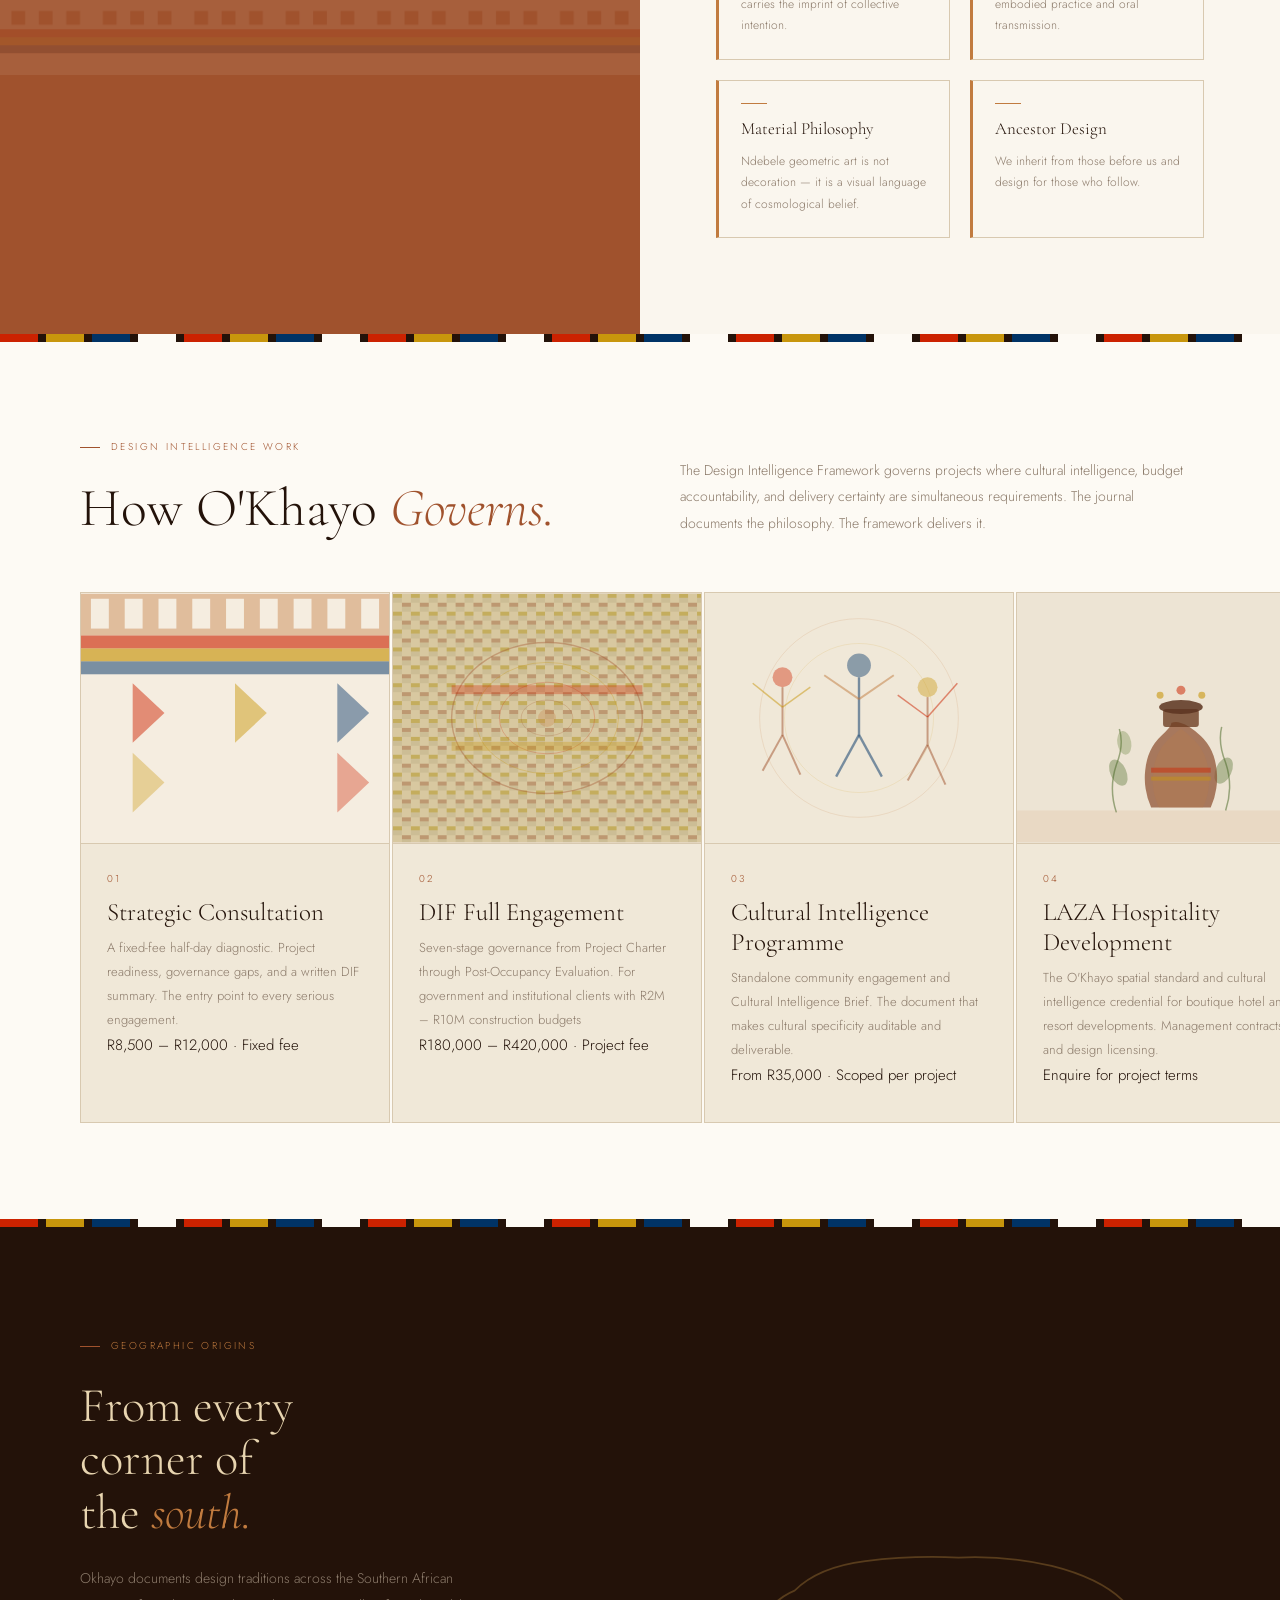
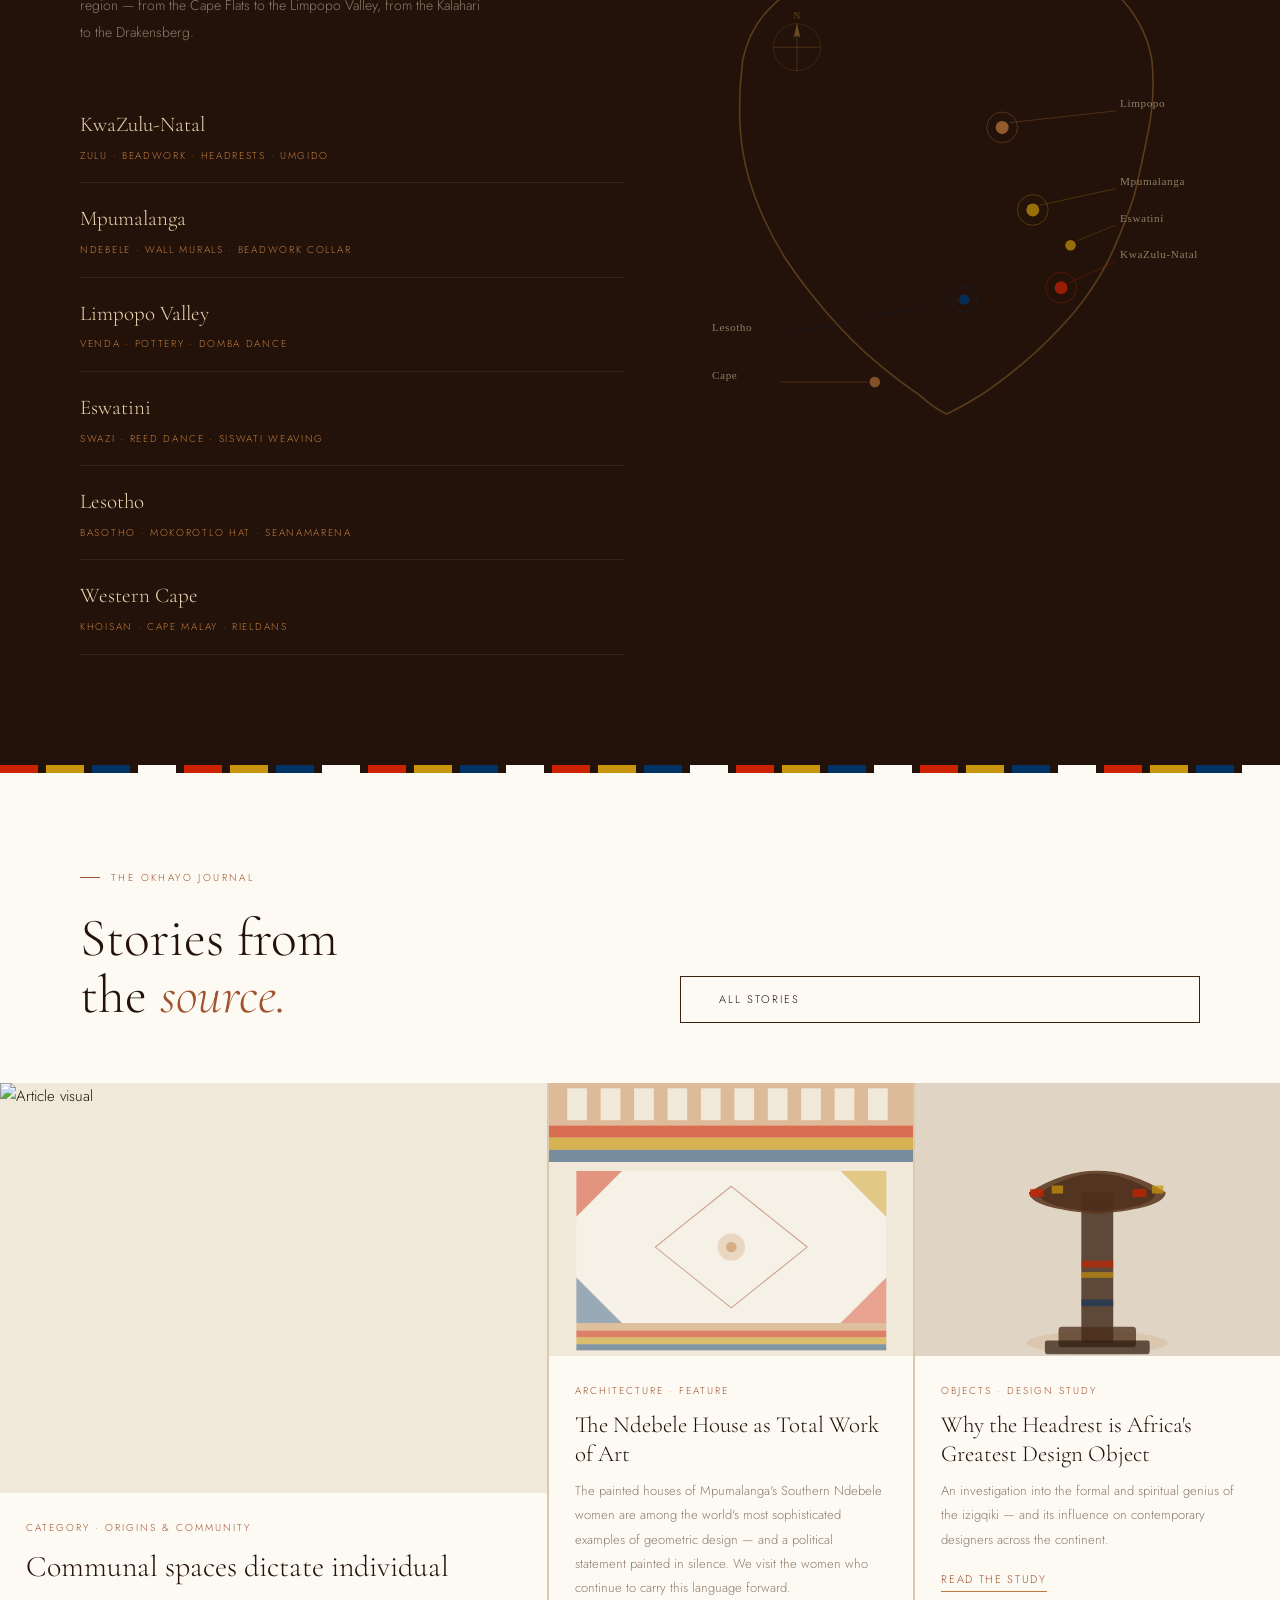
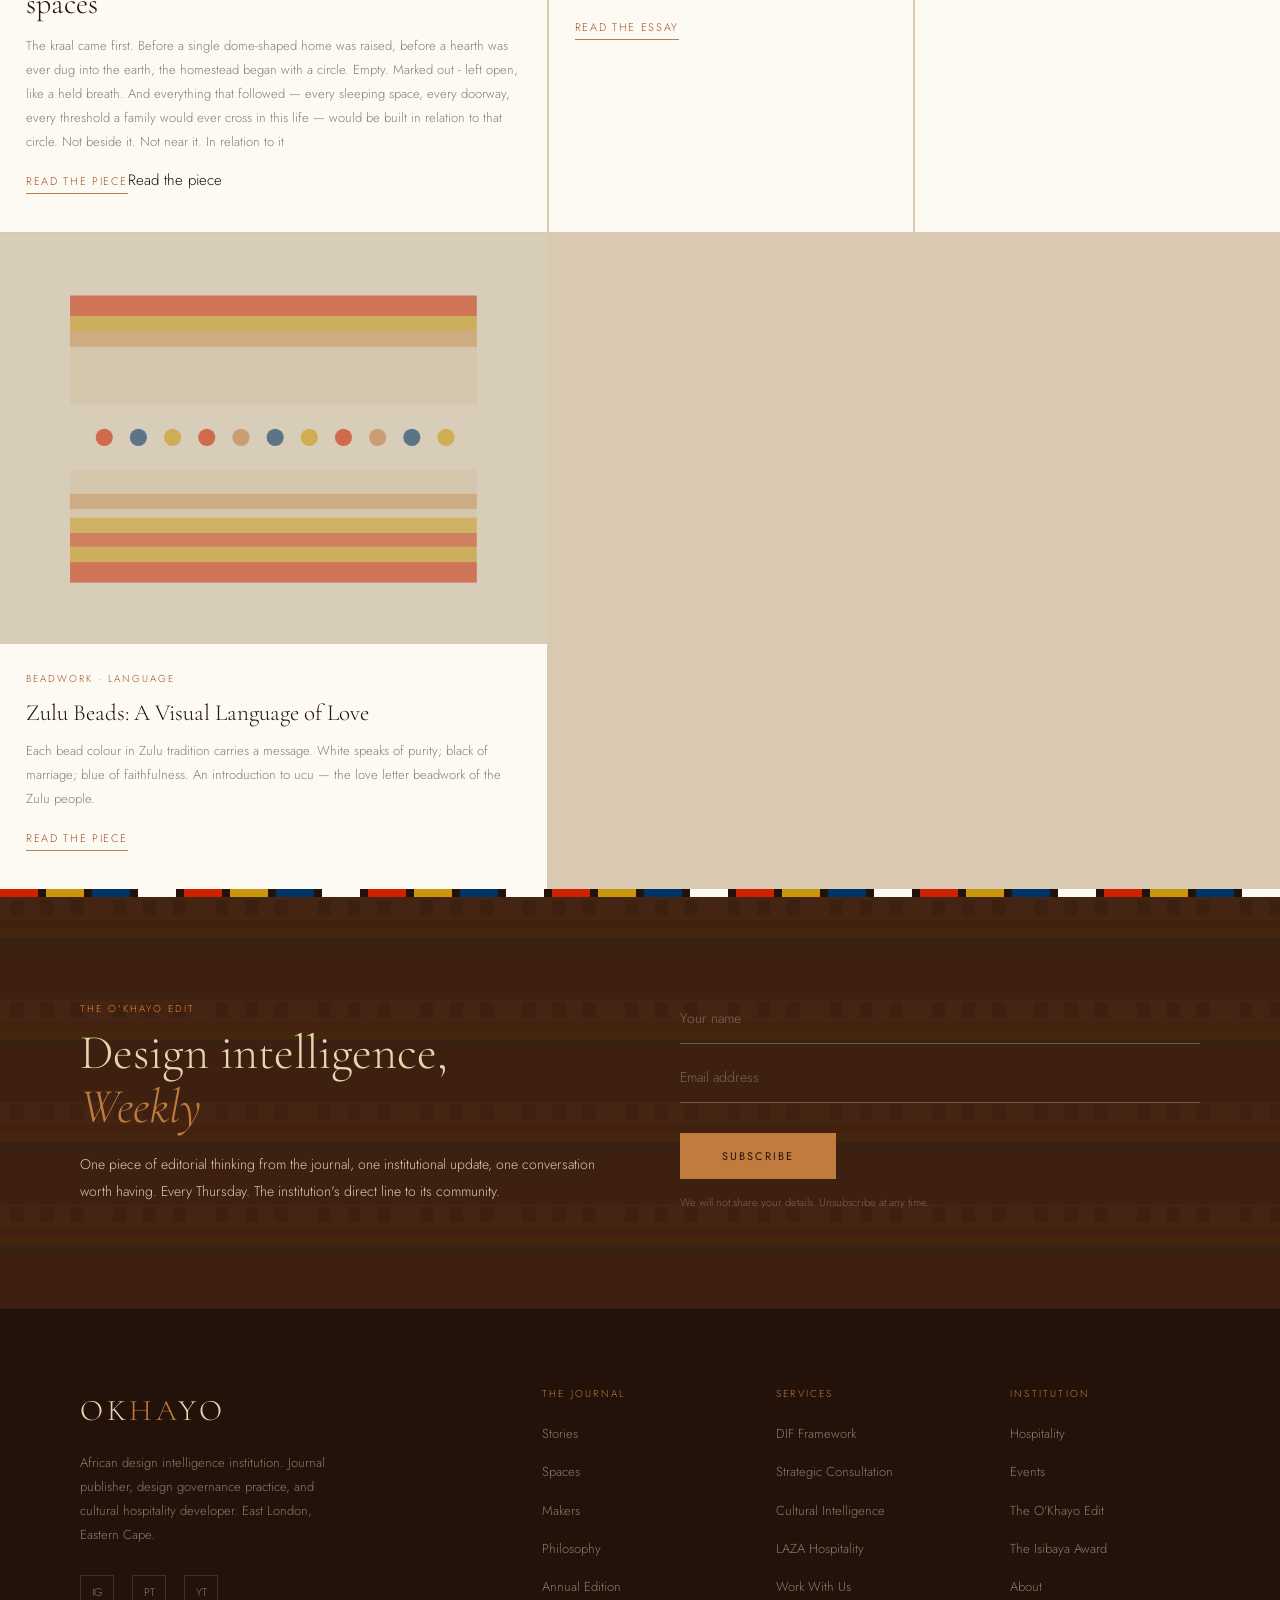
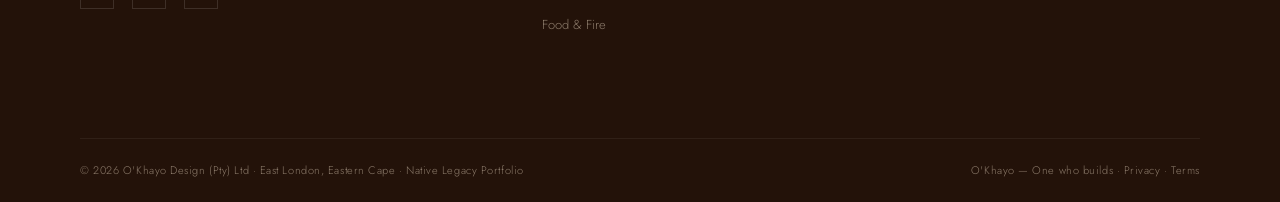
==== commit 5aa5ff35: "Add communal spaces article and update journal card" ====
--- a/index.html
+++ b/index.html
@@ -6,6 +6,14 @@
 <title>Okhayo Design</title>
 <link href="https://fonts.googleapis.com/css2?family=Cormorant+Garamond:ital,wght@0,300;0,400;1,300;1,400&family=Jost:wght@200;300;400&display=swap" rel="stylesheet">
 <link rel="stylesheet" href="style.css">
+<!-- Google Analytics -->
+<script async src="https://www.googletagmanager.com/gtag/js?id=G-XV9VKNQT4K"></script>
+<script>
+  window.dataLayer = window.dataLayer || [];
+  function gtag(){dataLayer.push(arguments);}
+  gtag('js', new Date());
+  gtag('config', 'G-XV9VKNQT4K');
+</script>
 </head>
 <body>
 
@@ -941,7 +949,25 @@
     </div>
     <a href="#" class="btn-dk" style="align-self:end">All Stories</a>
   </div>
+  
   <div class="ed-grid">
+
+    <!-- NEW ARTICLE CARD -->
+    <div class="edc reveal">
+      <div class="edc-vis ed1">
+        <img src="images/your-article-image.jpg" alt="Article visual" style="width:100%; height:100%; object-fit:cover;">
+      </div>
+      <div class="edc-info">
+        <p class="edc-tag">Category · Origins & Community</p>
+        <h3 class="edc-title">Communal spaces dictate individual spaces</h3>
+        <p class="edc-ex">The kraal came first.
+
+Before a single dome-shaped home was raised, before a hearth was ever dug into the earth, the homestead began with a circle. Empty. Marked out - left open, like a held breath. And everything that followed — every sleeping space, every doorway, every threshold a family would ever cross in this life — would be built in relation to that circle. Not beside it. Not near it. In relation to it</p>
+        <a href="communal-spaces-dictate-individual-spaces.html" class="ed-link">Read the piece</a></a>Read the piece</a>
+      </div>
+    </div>
+
+    <!-- EXISTING ARTICLE 1 -->
     <div class="edc reveal">
       <div class="edc-vis ed1">
         <svg viewBox="0 0 480 360" width="100%" height="100%" xmlns="http://www.w3.org/2000/svg">
@@ -981,6 +1007,8 @@
         <a href="#" class="ed-link">Read the essay</a>
       </div>
     </div>
+
+    <!-- EXISTING ARTICLE 2 -->
     <div class="edc reveal">
       <div class="edc-vis ed2">
         <svg viewBox="0 0 310 240" width="100%" height="100%" xmlns="http://www.w3.org/2000/svg">
@@ -1009,6 +1037,8 @@
         <a href="#" class="ed-link">Read the study</a>
       </div>
     </div>
+
+    <!-- EXISTING ARTICLE 3 -->
     <div class="edc reveal">
       <div class="edc-vis ed3">
         <svg viewBox="0 0 310 240" width="100%" height="100%" xmlns="http://www.w3.org/2000/svg">
@@ -1043,6 +1073,11 @@
         <a href="#" class="ed-link">Read the piece</a>
       </div>
     </div>
+
+  </div>
+</section>
+      </div>
+    </div>
   </div>
 </section>
 
